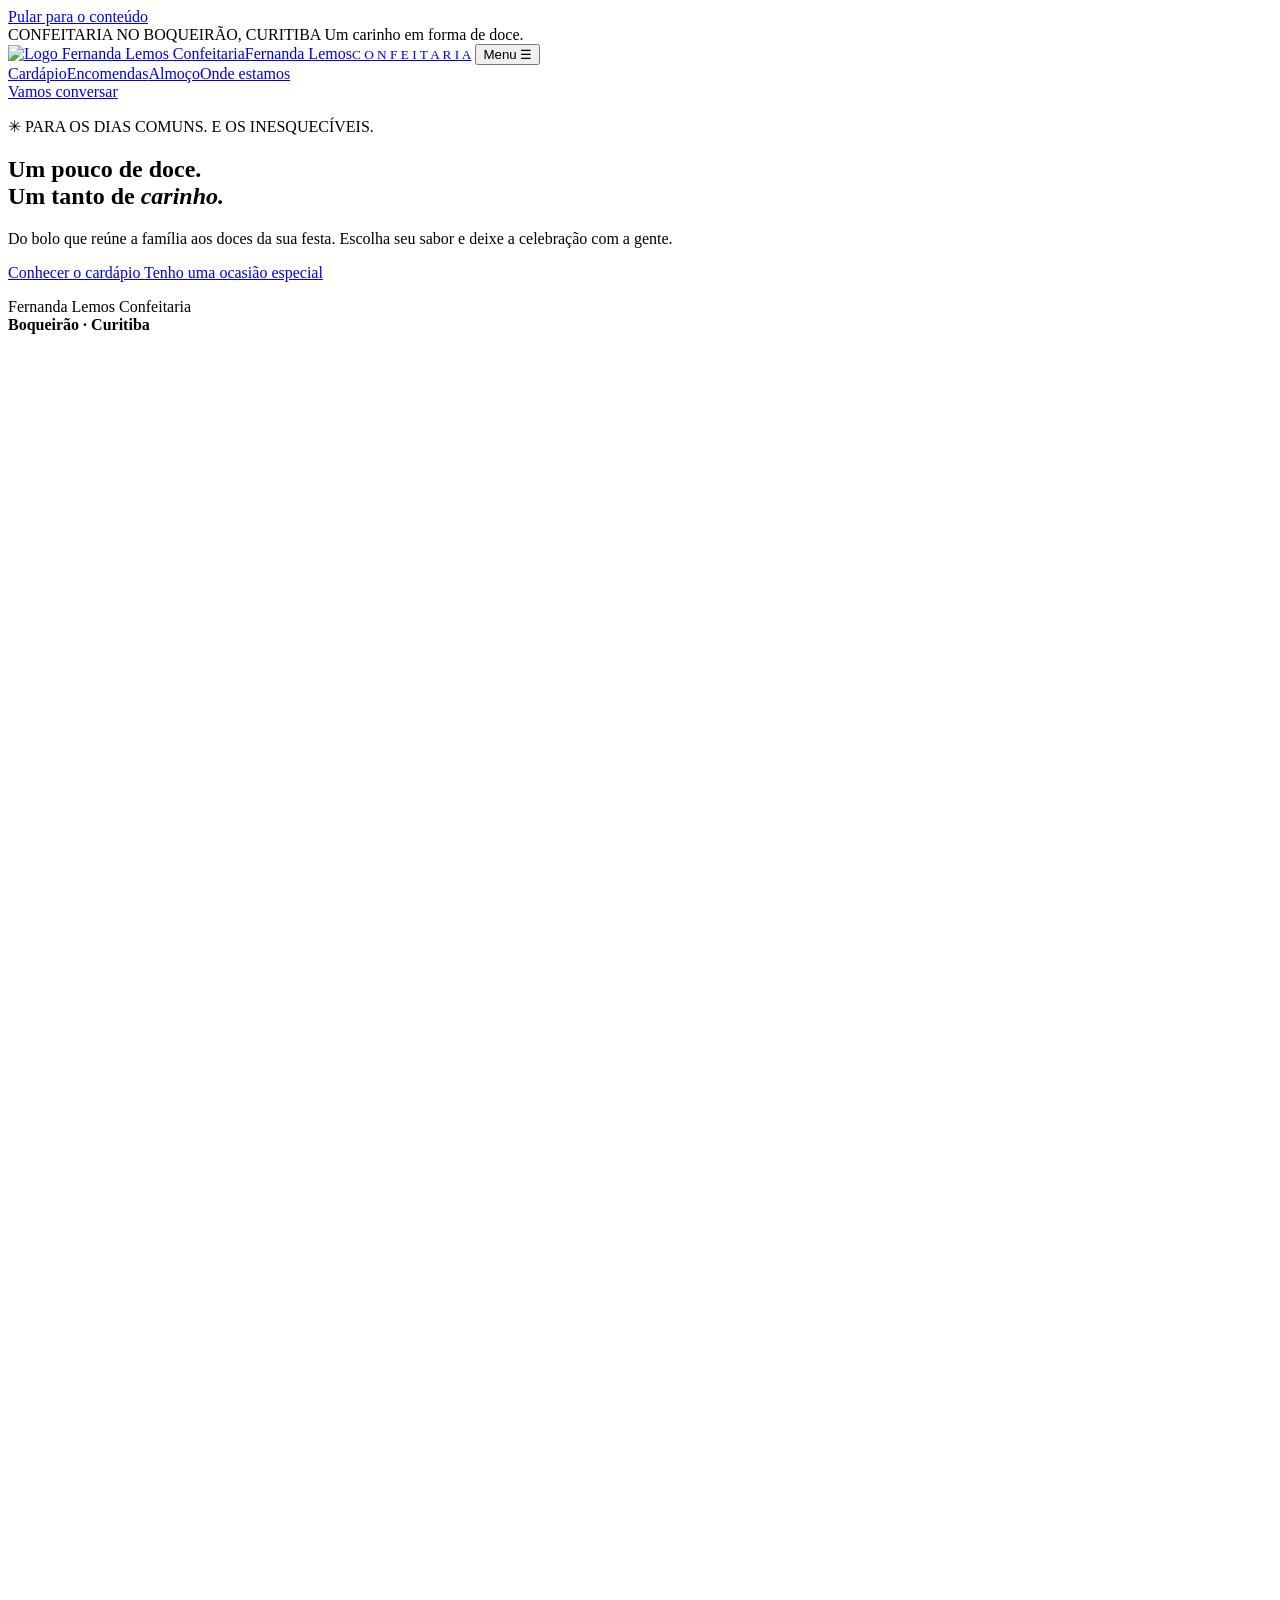
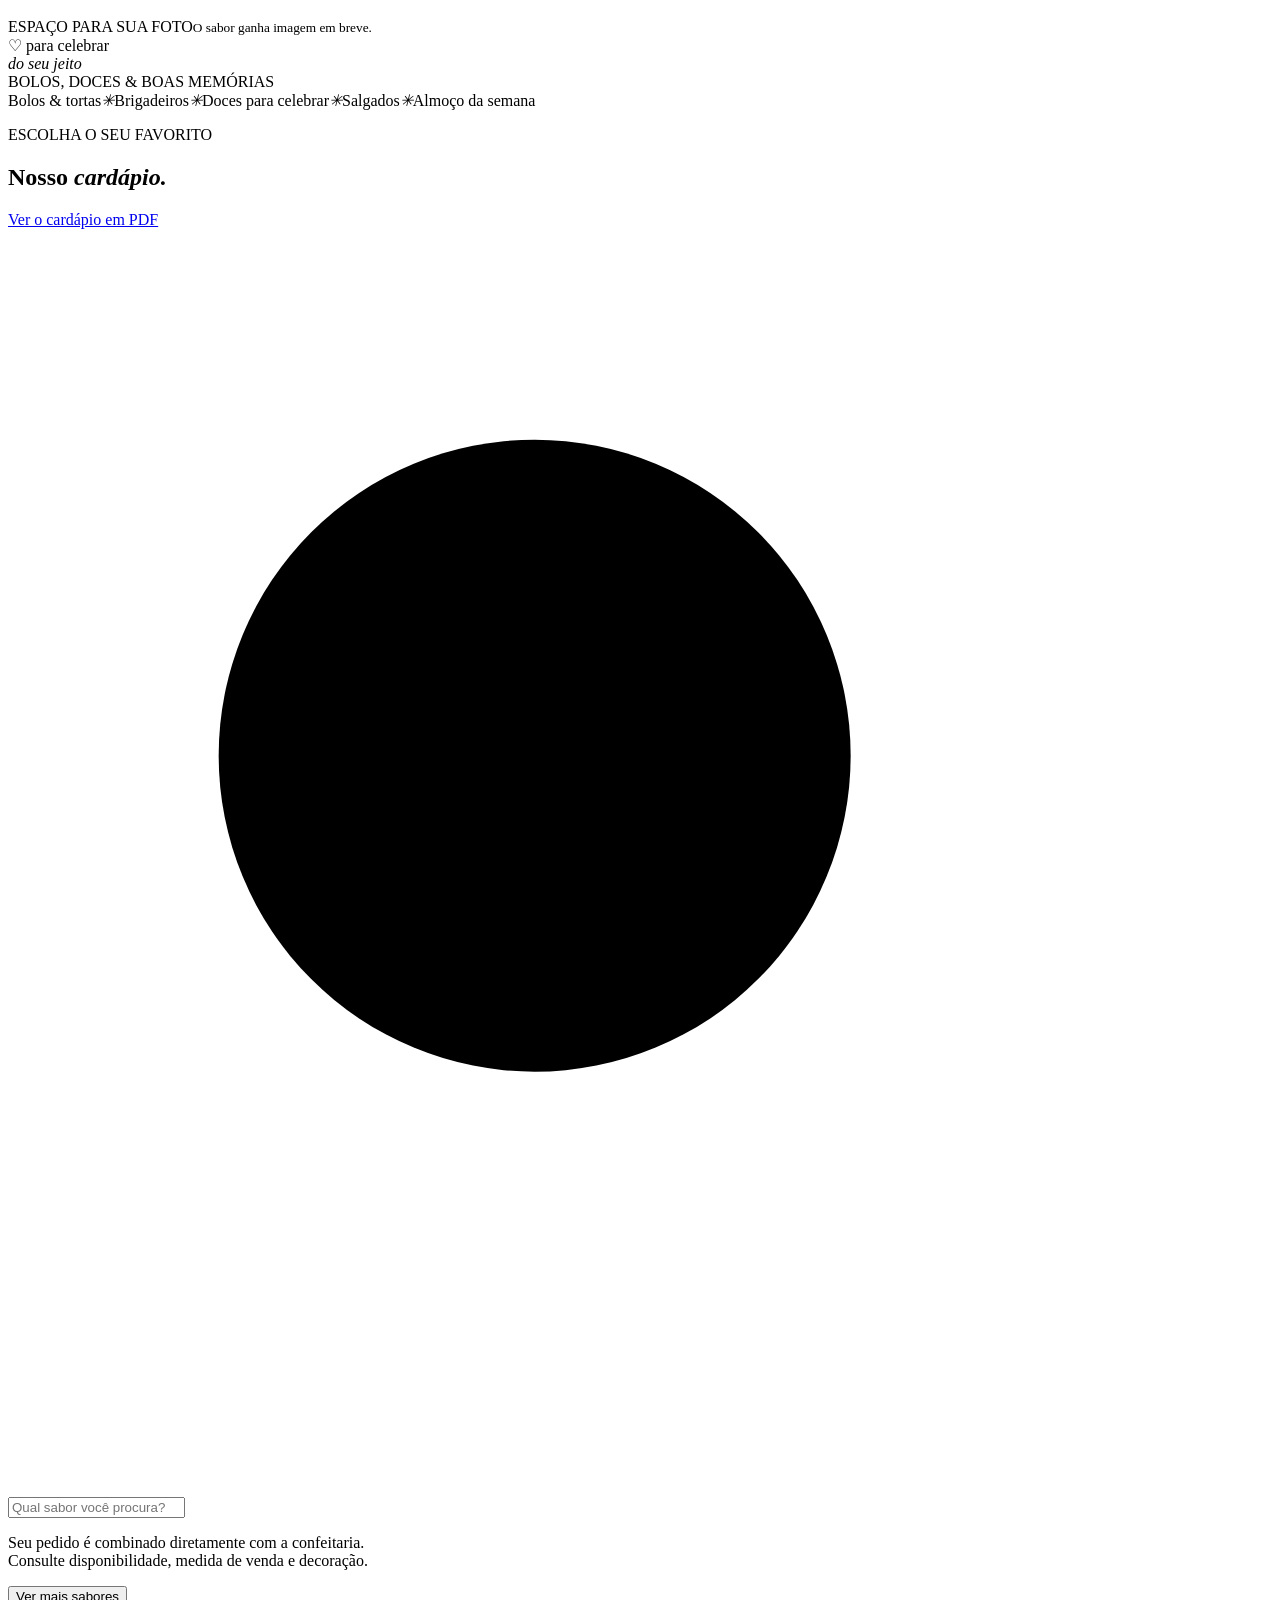
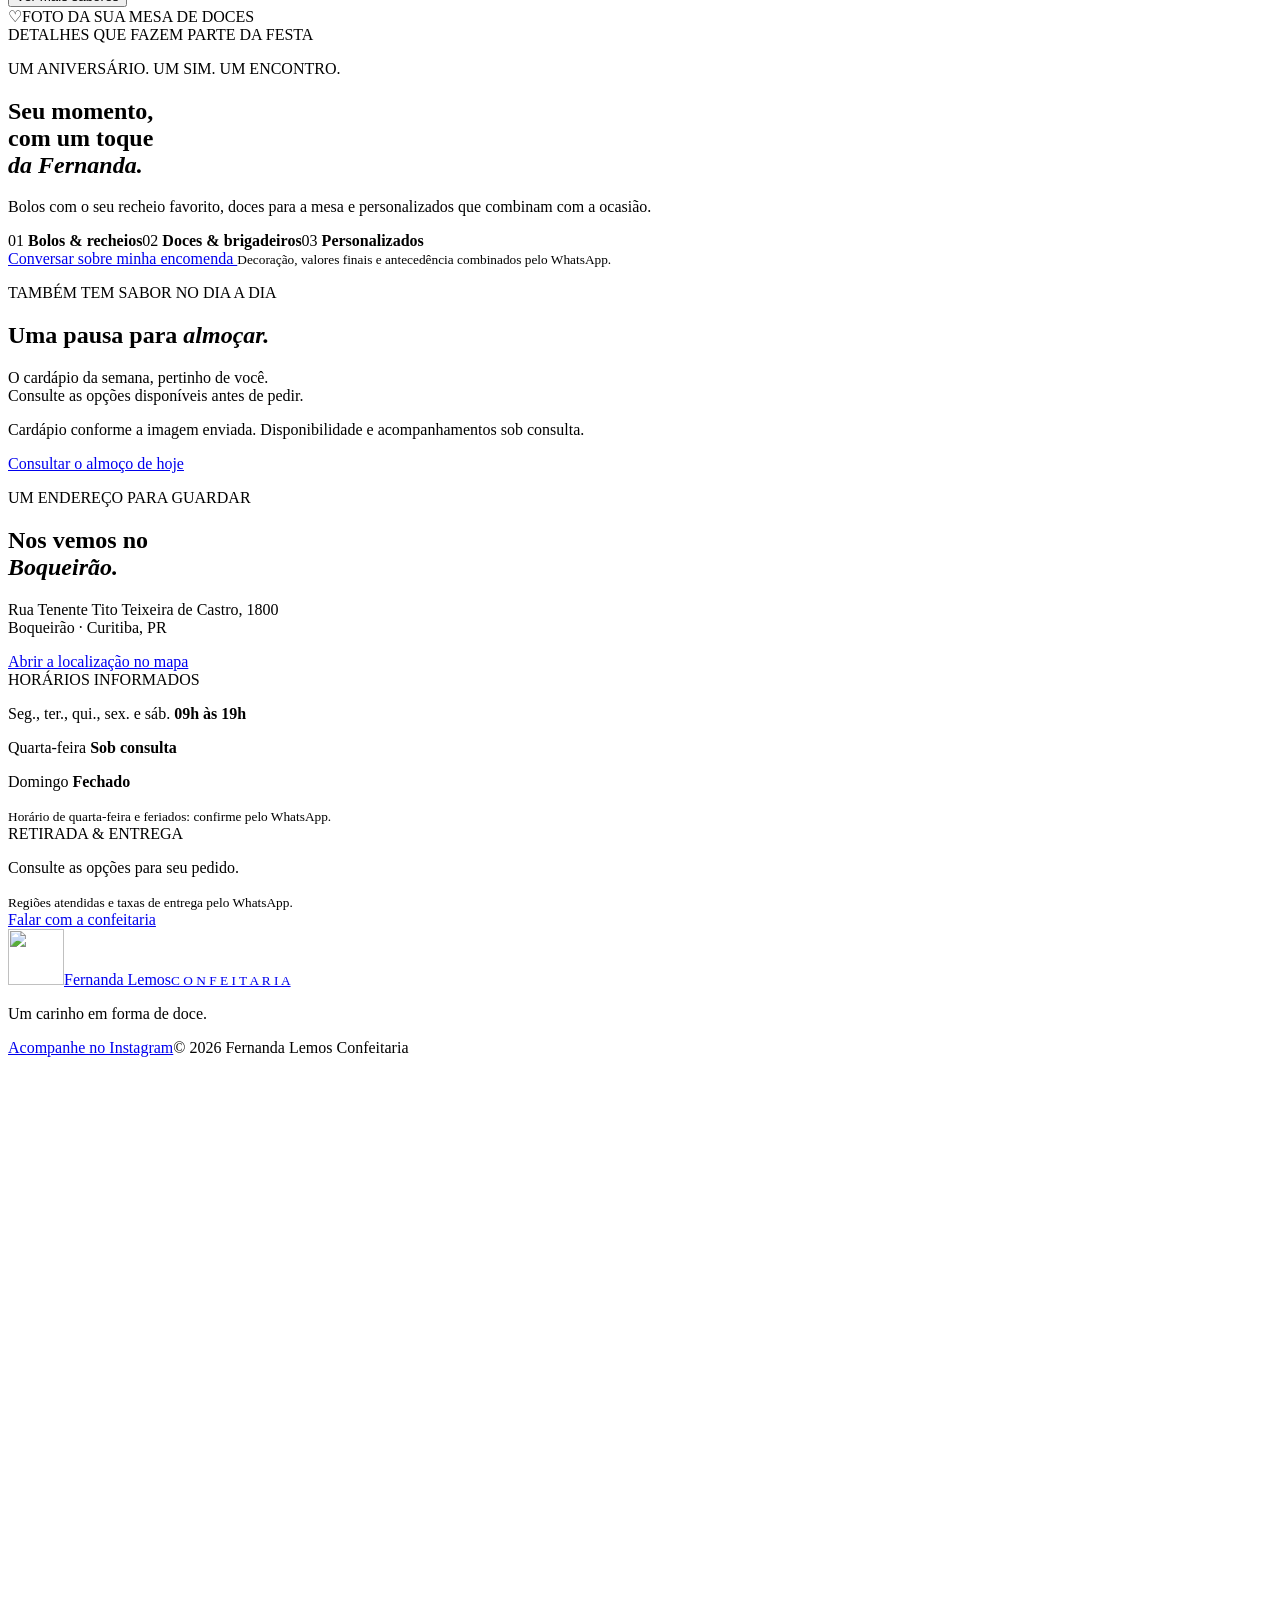
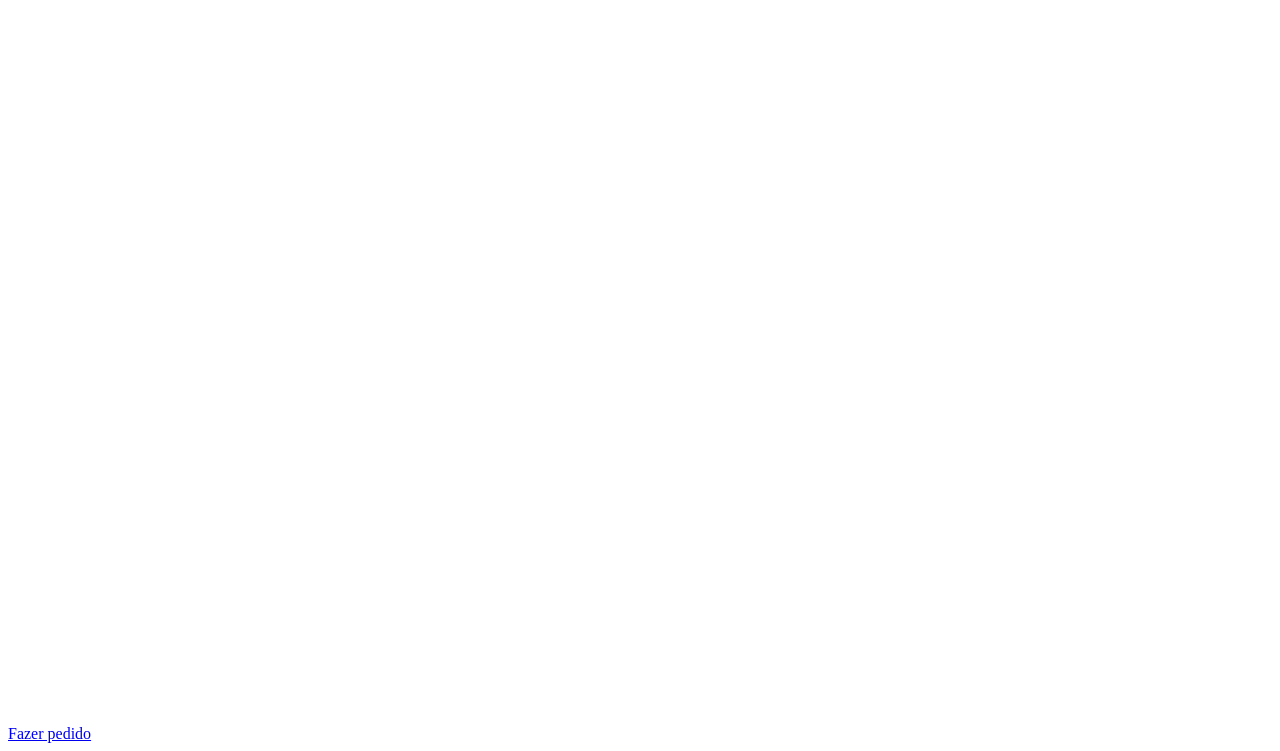
==== index.html @ f31f0d18 "Adiciona index.html do site da Fernanda Lemos Confeitaria Co-Authored-By: Claude Opus 5.5 <noreply@a" ====
<!doctype html>
<html lang="pt-BR">
<head>
  <meta charset="utf-8"><meta name="viewport" content="width=device-width,initial-scale=1">
  <meta name="description" content="Conheça o catálogo da Fernanda Lemos Confeitaria, no Boqueirão, em Curitiba. Bolos, brigadeiros, doces e encomendas pelo WhatsApp.">
  <meta name="theme-color" content="#faf6ef"><title>Fernanda Lemos • Confeitaria em Curitiba</title>
  <link rel="icon" href="assets/logo.jpg"><link rel="stylesheet" href="styles.css">
  <script defer src="data.js"></script><script defer src="app.js"></script>
</head>
<body>
<a class="skip" href="#conteudo">Pular para o conteúdo</a>
<div class="topline">CONFEITARIA NO BOQUEIRÃO, CURITIBA <span>Um carinho em forma de doce.</span></div>
<header class="header">
  <a class="brand" href="#inicio" aria-label="Fernanda Lemos, início"><img src="assets/logo.jpg" width="64" height="64" alt="Logo Fernanda Lemos Confeitaria"><span>Fernanda Lemos<small>C O N F E I T A R I A</small></span></a>
  <button class="menu-toggle" aria-expanded="false" aria-controls="navigation">Menu <span aria-hidden="true">☰</span></button>
  <nav id="navigation" aria-label="Navegação principal"><a href="#cardapio">Cardápio</a><a href="#encomendas">Encomendas</a><a href="#almoco">Almoço</a><a href="#visite">Onde estamos</a></nav>
  <a class="header-cta whatsapp" href="https://wa.me/5541999350060" target="_blank" rel="noopener noreferrer">Vamos conversar </a>
</header>
<main id="conteudo">
<section class="hero container" id="inicio">
  <div class="hero-copy"><p class="eyebrow"><span class="small-flower" aria-hidden="true">✳</span> PARA OS DIAS COMUNS. E OS INESQUECÍVEIS.</p><h1>Um pouco de doce.<br>Um tanto de <em>carinho.</em></h1><p class="intro">Do bolo que reúne a família aos doces da sua festa. Escolha seu sabor e deixe a celebração com a gente.</p><div class="hero-actions"><a class="button primary" href="#cardapio">Conhecer o cardápio </a><a class="text-link" href="#encomendas">Tenho uma ocasião especial </a></div><div class="hero-footnote"><span class="line"></span><p>Fernanda Lemos Confeitaria<br><strong>Boqueirão · Curitiba</strong></p></div></div>
  <div class="hero-art"><div class="photo-placeholder hero-photo" role="img" aria-label="Espaço reservado para a foto principal dos produtos"><svg class="cake-art" aria-hidden="true" viewBox="0 0 100 100" fill="none"><rect x="15" y="20" width="70" height="60" rx="3"/><circle cx="64" cy="38" r="7"/><path d="m15 66 22-23 26 30 12-14 10 11"/></svg><span>ESPAÇO PARA SUA FOTO</span><small>O sabor ganha imagem em breve.</small></div><div class="art-note"><span aria-hidden="true">♡</span> para celebrar<br><em>do seu jeito</em></div><span class="art-caption">BOLOS, DOCES & BOAS MEMÓRIAS</span></div>
</section>
<div class="ribbon" aria-hidden="true"><span>Bolos & tortas</span><i>✳</i><span>Brigadeiros</span><i>✳</i><span>Doces para celebrar</span><i>✳</i><span>Salgados</span><i>✳</i><span>Almoço da semana</span></div>
<section class="catalog container section" id="cardapio">
  <div class="section-heading"><div><p class="eyebrow">ESCOLHA O SEU FAVORITO</p><h2>Nosso <em>cardápio.</em></h2></div><a class="text-link" href="assets/cardapio-2026.pdf" target="_blank" rel="noopener">Ver o cardápio em PDF </a></div>
  <div class="catalog-tools"><div class="categories" role="group" aria-label="Categorias do catálogo"></div><label class="search"><svg aria-hidden="true" viewBox="0 0 24 24"><circle cx="10" cy="10" r="6"/><path d="m15 15 5 5"/></svg><input id="search" type="search" placeholder="Qual sabor você procura?" aria-label="Buscar produtos por nome ou ingrediente"></label></div>
  <div class="catalog-context"><p id="category-note"></p><span id="results-count" role="status" aria-live="polite"></span></div>
  <div id="products" class="products"></div><noscript><p>Ative o JavaScript para navegar no catálogo ou <a href="assets/cardapio-2026.pdf">consulte o cardápio em PDF</a>.</p></noscript>
  <div class="catalog-bottom"><p>Seu pedido é combinado diretamente com a confeitaria.<br>Consulte disponibilidade, medida de venda e decoração.</p><button id="load-more" class="button outline">Ver mais sabores </button></div>
</section>
<section class="occasion" id="encomendas"><div class="container occasion-inner"><div class="occasion-visual"><div class="photo-placeholder occasion-photo" role="img" aria-label="Espaço reservado para foto de uma mesa de festa"><span class="placeholder-mark" aria-hidden="true">♡</span><span>FOTO DA SUA MESA DE DOCES</span></div><span class="vertical-caption">DETALHES QUE FAZEM PARTE DA FESTA</span></div><div class="occasion-copy"><p class="eyebrow">UM ANIVERSÁRIO. UM SIM. UM ENCONTRO.</p><h2>Seu momento,<br>com um toque<br><em>da Fernanda.</em></h2><p>Bolos com o seu recheio favorito, doces para a mesa e personalizados que combinam com a ocasião.</p><div class="occasion-options"><span>01 <b>Bolos & recheios</b></span><span>02 <b>Doces & brigadeiros</b></span><span>03 <b>Personalizados</b></span></div><a class="button primary whatsapp" data-message="Olá, Fernanda! Gostaria de um orçamento para uma ocasião especial. Podemos conversar sobre a data, a quantidade e a decoração?" href="https://wa.me/5541999350060" target="_blank" rel="noopener noreferrer">Conversar sobre minha encomenda </a><small>Decoração, valores finais e antecedência combinados pelo WhatsApp.</small></div></div></section>
<section class="lunch container section" id="almoco"><div class="section-heading"><div><p class="eyebrow">TAMBÉM TEM SABOR NO DIA A DIA</p><h2>Uma pausa para <em>almoçar.</em></h2></div><p class="section-description">O cardápio da semana, pertinho de você.<br>Consulte as opções disponíveis antes de pedir.</p></div><div class="lunch-grid" id="lunch-days"></div><div class="lunch-footer"><p>Cardápio conforme a imagem enviada. Disponibilidade e acompanhamentos sob consulta.</p><a class="text-link whatsapp" data-message="Olá! Gostaria de consultar as opções de almoço disponíveis hoje e os acompanhamentos." href="https://wa.me/5541999350060" target="_blank" rel="noopener noreferrer">Consultar o almoço de hoje </a></div></section>
<section class="visit" id="visite"><div class="container visit-inner"><div><p class="eyebrow">UM ENDEREÇO PARA GUARDAR</p><h2>Nos vemos no<br><em>Boqueirão.</em></h2><p>Rua Tenente Tito Teixeira de Castro, 1800<br>Boqueirão · Curitiba, PR</p><a class="text-link" href="https://www.google.com/maps/search/?api=1&query=Rua%20Tenente%20Tito%20Teixeira%20de%20Castro%201800%20Boqueir%C3%A3o%20Curitiba" target="_blank" rel="noopener noreferrer">Abrir a localização no mapa </a></div><div class="visit-details"><div><span class="eyebrow">HORÁRIOS INFORMADOS</span><p>Seg., ter., qui., sex. e sáb. <strong>09h às 19h</strong></p><p>Quarta-feira <strong>Sob consulta</strong></p><p>Domingo <strong>Fechado</strong></p><small>Horário de quarta-feira e feriados: confirme pelo WhatsApp.</small></div><div><span class="eyebrow">RETIRADA & ENTREGA</span><p>Consulte as opções para seu pedido.</p><small>Regiões atendidas e taxas de entrega pelo WhatsApp.</small></div><a class="button primary whatsapp" href="https://wa.me/5541999350060" target="_blank" rel="noopener noreferrer">Falar com a confeitaria </a></div></div></section>
</main>
<footer class="container footer"><a class="brand" href="#inicio"><img src="assets/logo.jpg" width="56" height="56" alt=""><span>Fernanda Lemos<small>C O N F E I T A R I A</small></span></a><p>Um carinho em forma de doce.</p><a href="https://www.instagram.com/fernandalemosconfeitaria/" target="_blank" rel="noopener noreferrer">Acompanhe no Instagram</a><span class="copyright">© <span id="year">2026</span> Fernanda Lemos Confeitaria</span></footer>
<a class="floating-wa whatsapp" href="https://wa.me/5541999350060" target="_blank" rel="noopener noreferrer" aria-label="Fazer pedido pelo WhatsApp"><svg aria-hidden="true" viewBox="0 0 24 24" fill="none"><path d="M21 11.5A9.5 9.5 0 0 1 7 20l-5 1 1-5A9.5 9.5 0 1 1 21 11.5Z"/><path d="M8 7c-3 4 4 11 8 8l-2-2-2 1-2-2 1-2-2-3Z"/></svg><span>Fazer pedido</span></a>
<dialog id="product-dialog"><button class="dialog-close" aria-label="Fechar detalhes do produto">×</button><div class="dialog-photo photo-placeholder"><span aria-hidden="true">✳</span><small>ESPAÇO PARA FOTO DO PRODUTO</small></div><div class="dialog-content"><p class="eyebrow" id="detail-category"></p><h2 id="detail-name"></h2><p id="detail-description"></p><p class="detail-price" id="detail-price"></p><p class="detail-note" id="detail-note"></p><label id="occasion-label">Data desejada (opcional)<input type="date" id="order-date"></label><label>Conte um detalhe do seu pedido (opcional)<textarea id="order-notes" rows="2" maxlength="600" placeholder="Quantidade, recheio, tema da festa..."></textarea></label><a id="detail-order" class="button primary" href="https://wa.me/5541999350060" target="_blank" rel="noopener noreferrer">Consultar pelo WhatsApp </a><small>A mensagem abrirá para você revisar e enviar.</small></div></dialog>
</body></html>
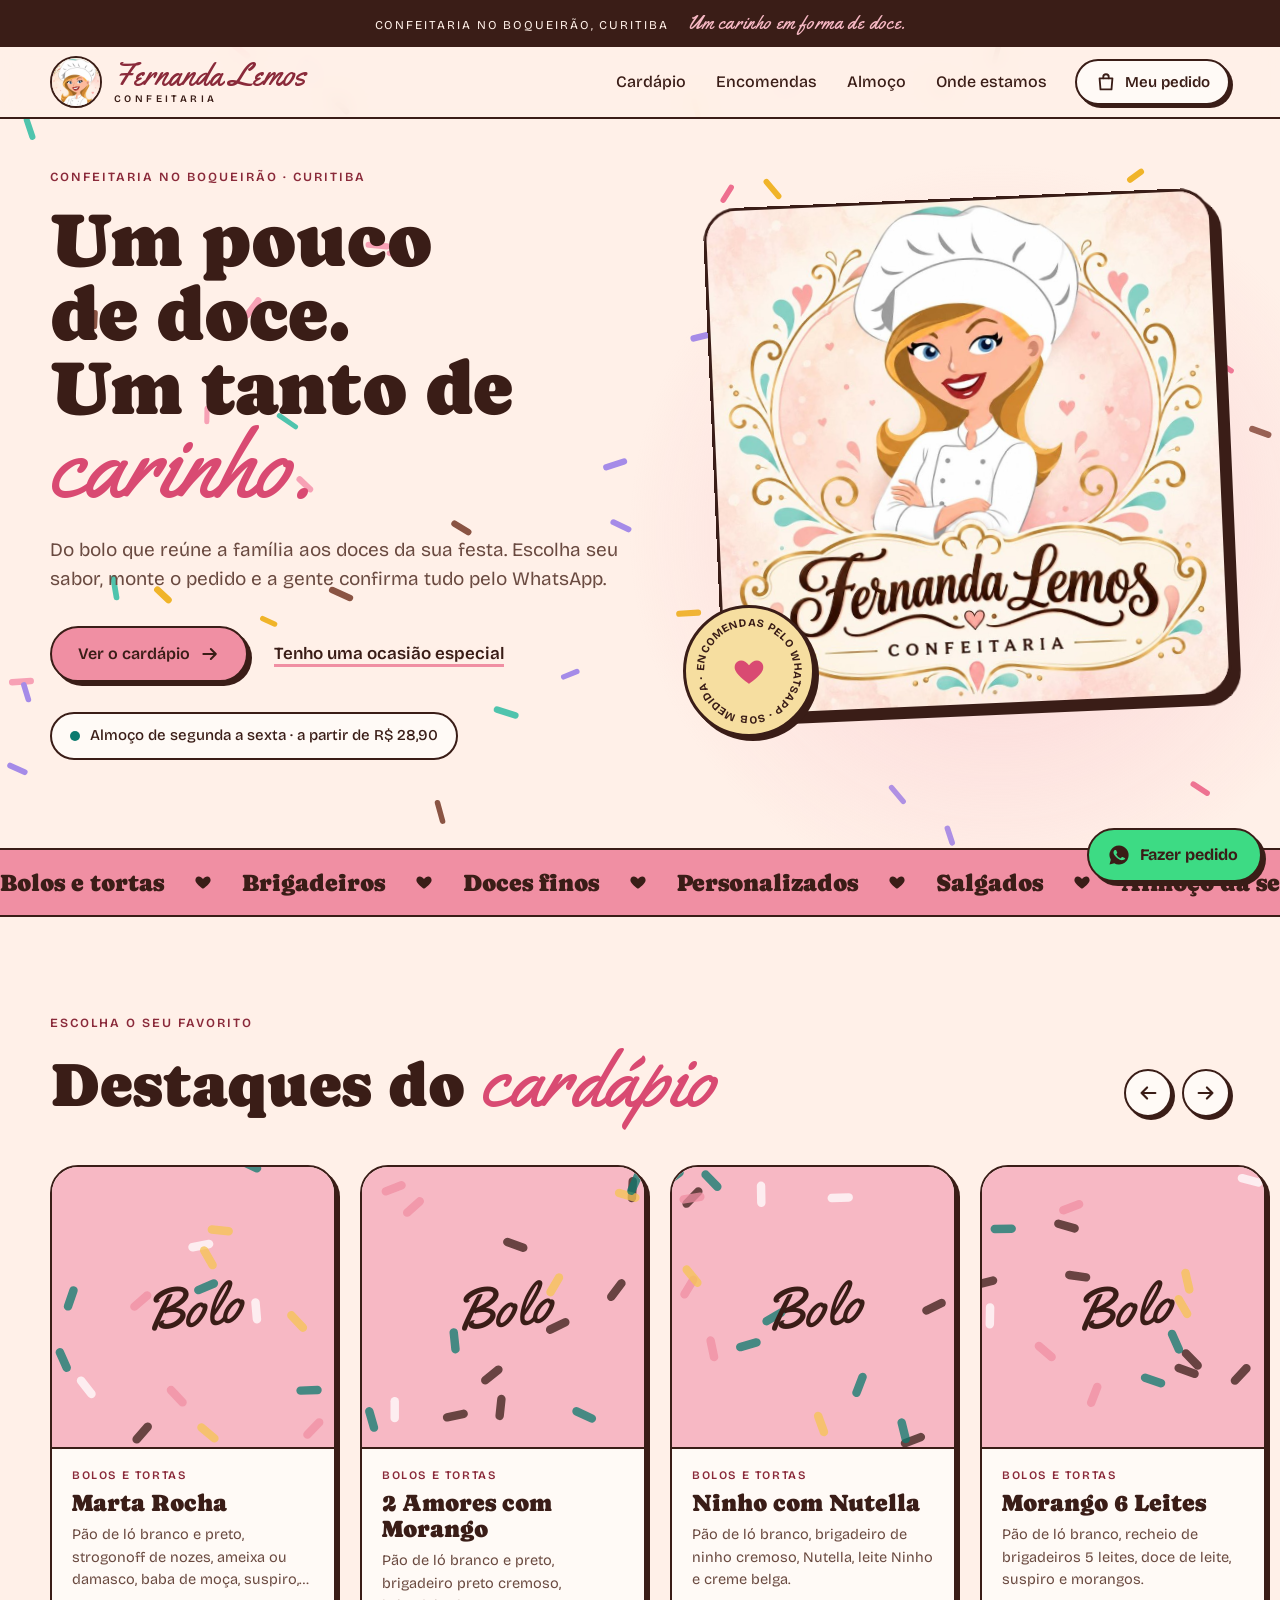
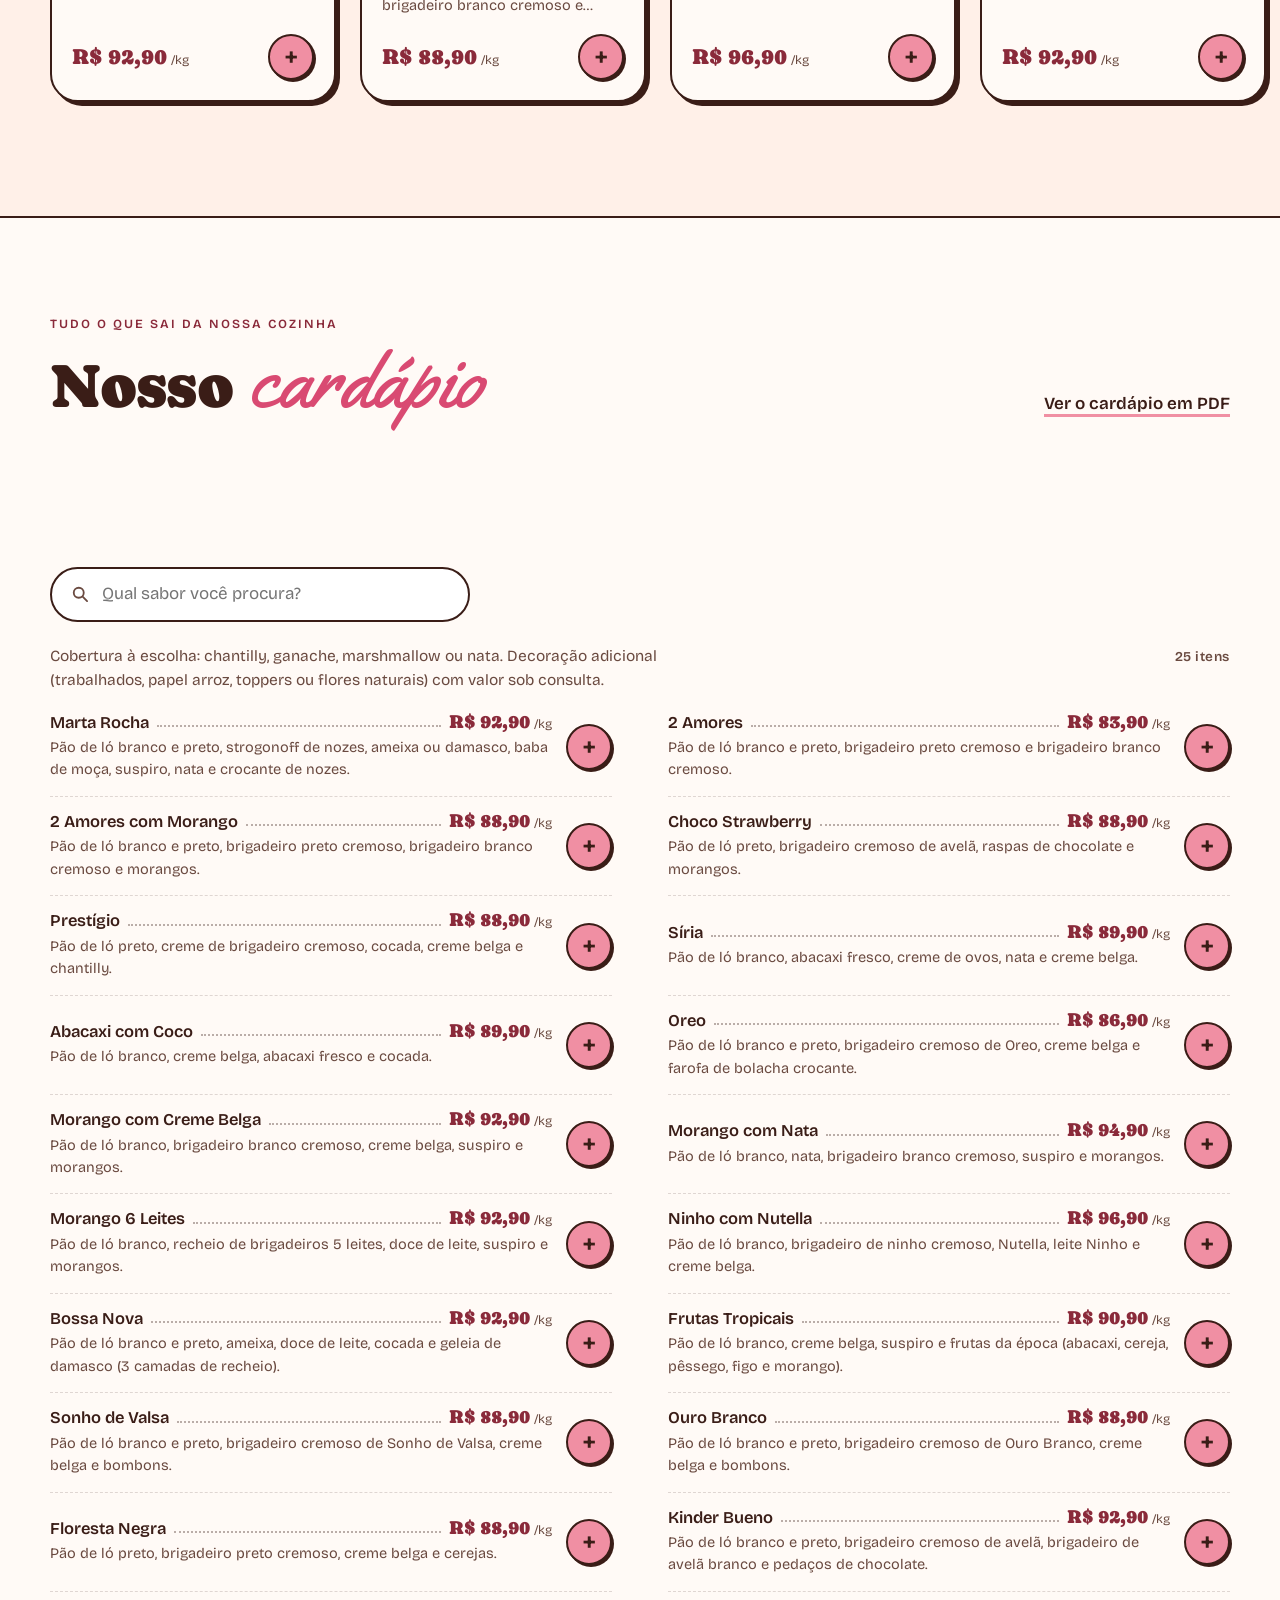
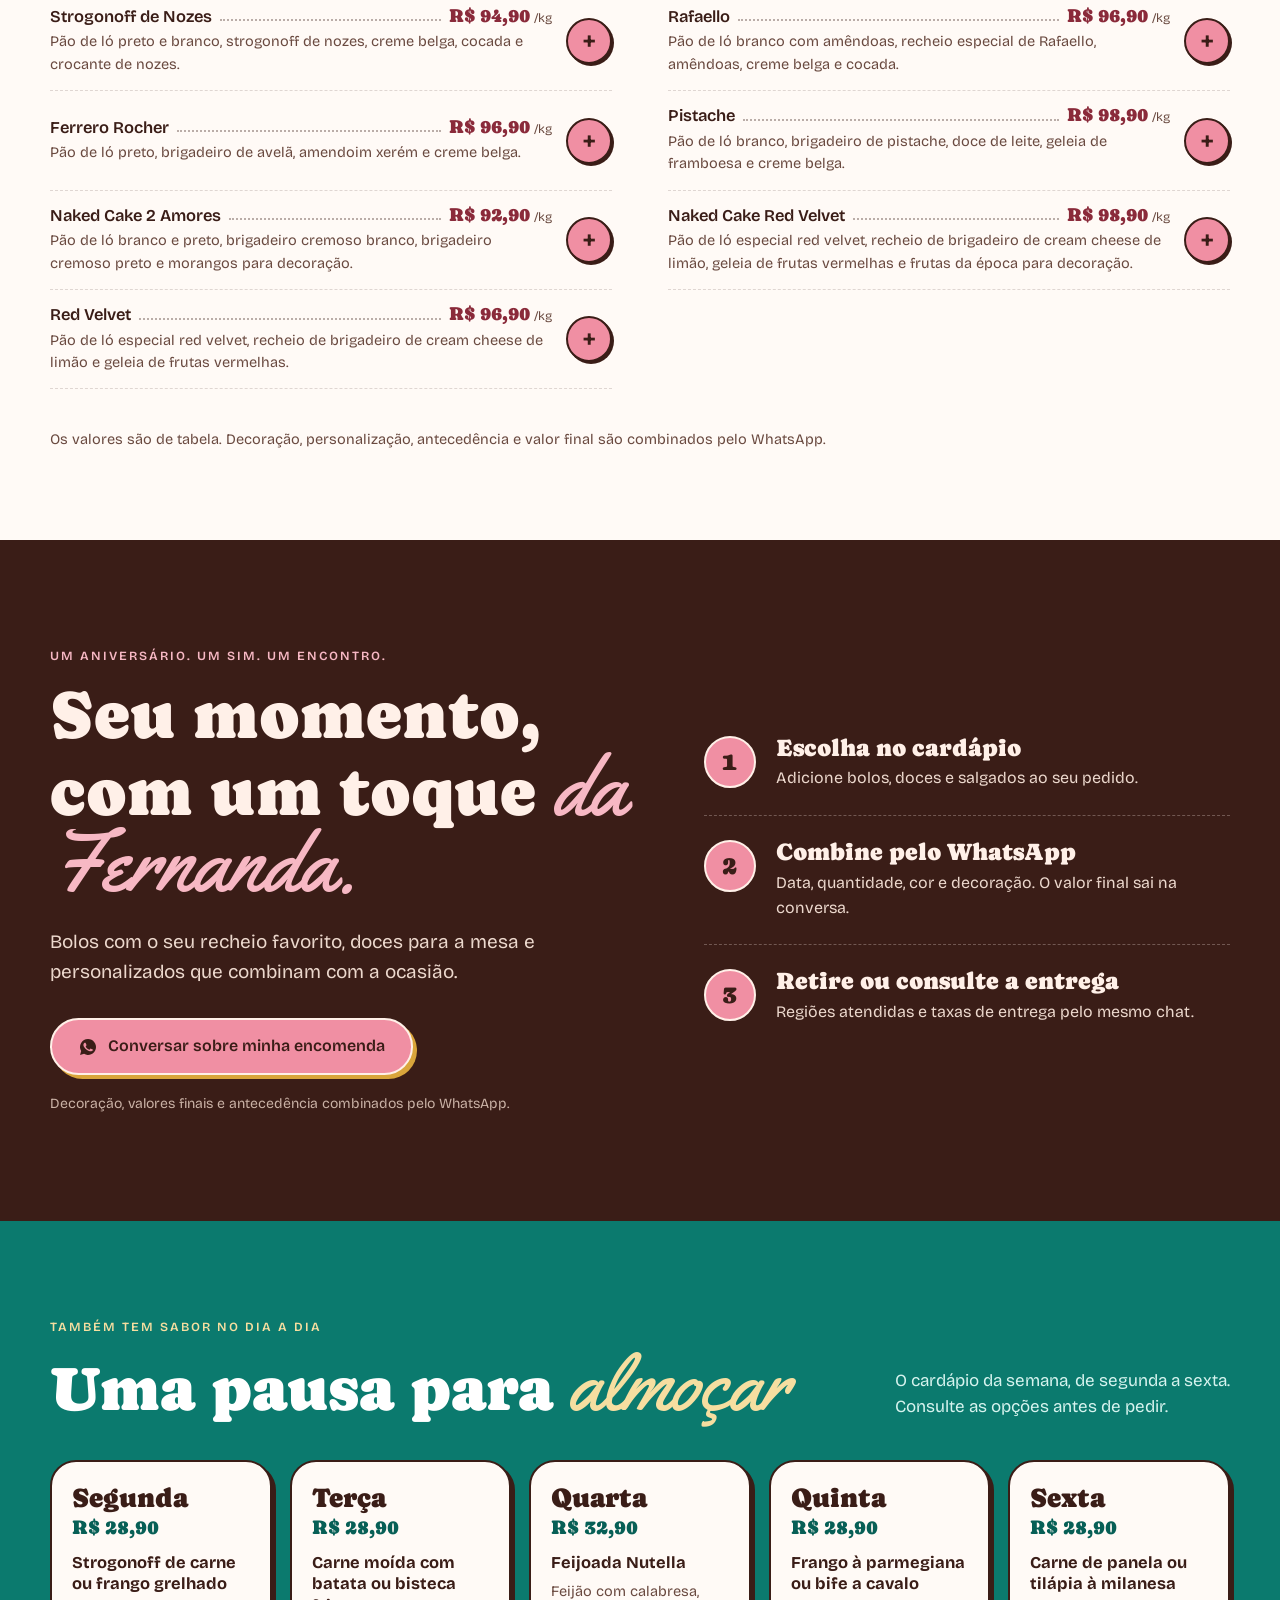
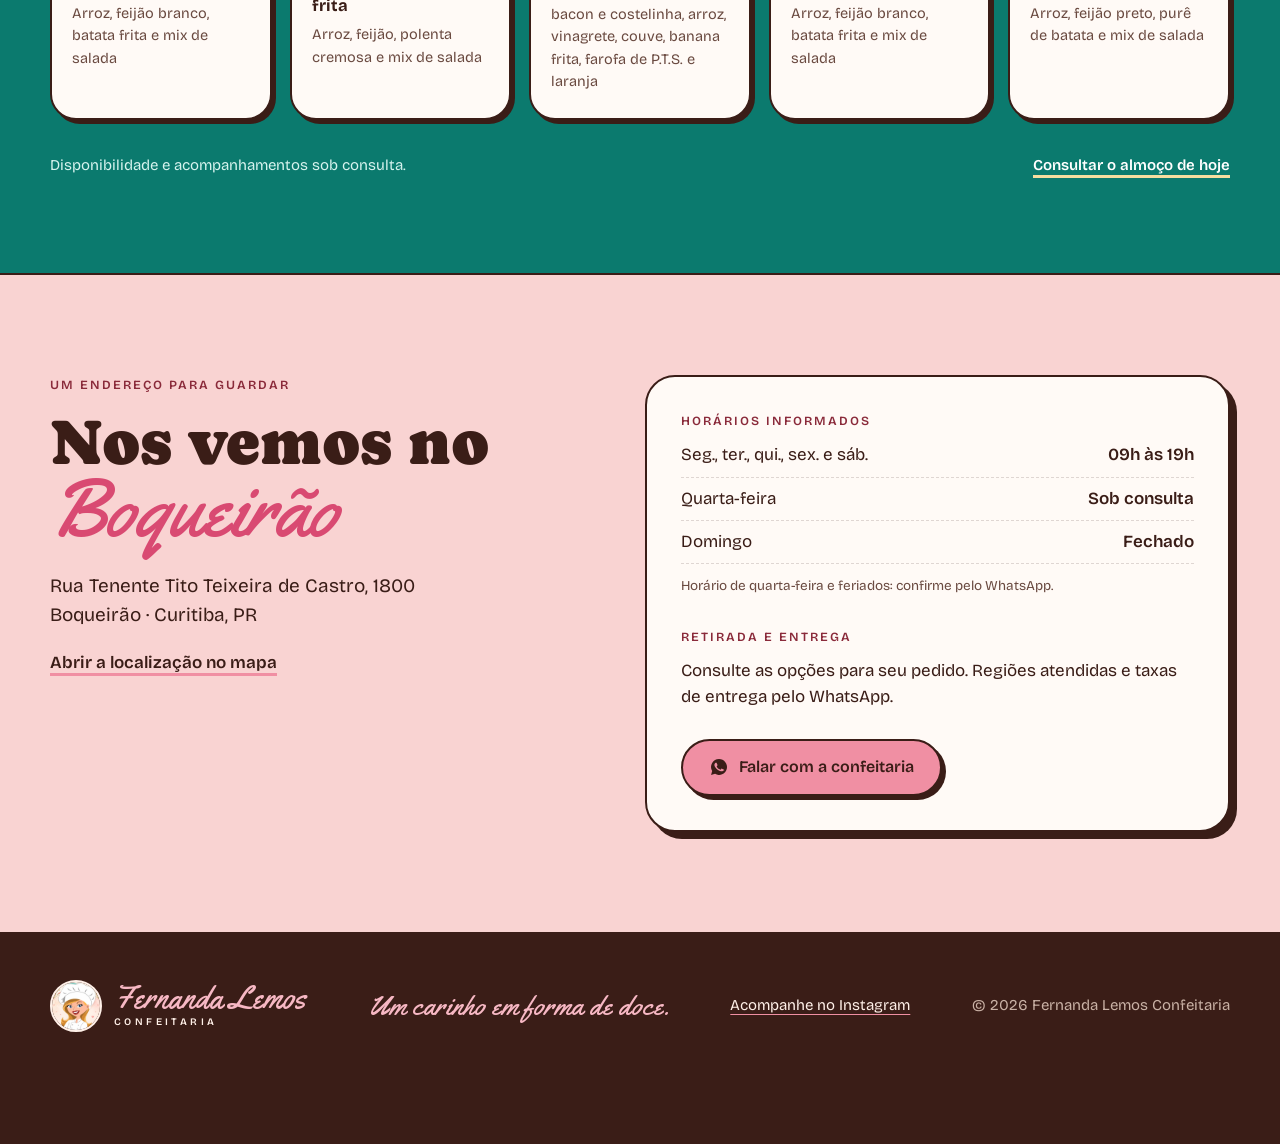
==== commit 470613eb: "Redesenha o site com o cardápio real, pedido pelo WhatsApp e animações - data.js: cardápio 2026 comp" ====
--- a/index.html
+++ b/index.html
@@ -1,39 +1,230 @@
 <!doctype html>
 <html lang="pt-BR">
 <head>
-  <meta charset="utf-8"><meta name="viewport" content="width=device-width,initial-scale=1">
-  <meta name="description" content="Conheça o catálogo da Fernanda Lemos Confeitaria, no Boqueirão, em Curitiba. Bolos, brigadeiros, doces e encomendas pelo WhatsApp.">
-  <meta name="theme-color" content="#faf6ef"><title>Fernanda Lemos • Confeitaria em Curitiba</title>
-  <link rel="icon" href="assets/logo.jpg"><link rel="stylesheet" href="styles.css">
-  <script defer src="data.js"></script><script defer src="app.js"></script>
+  <meta charset="utf-8">
+  <meta name="viewport" content="width=device-width,initial-scale=1">
+  <title>Fernanda Lemos • Confeitaria em Curitiba</title>
+  <meta name="description" content="Bolos, brigadeiros, doces finos, salgados e almoço da semana no Boqueirão, em Curitiba. Monte seu pedido e confirme pelo WhatsApp.">
+  <meta name="theme-color" content="#fff0e8">
+  <meta property="og:type" content="website">
+  <meta property="og:title" content="Fernanda Lemos • Confeitaria em Curitiba">
+  <meta property="og:description" content="Um pouco de doce. Um tanto de carinho. Monte seu pedido e confirme pelo WhatsApp.">
+  <meta property="og:image" content="assets/og.jpg">
+  <meta property="og:locale" content="pt_BR">
+  <script>document.documentElement.classList.add("js")</script>
+  <link rel="icon" type="image/png" href="assets/favicon.png">
+  <link rel="preload" href="assets/fonts/caprasimo.woff2" as="font" type="font/woff2" crossorigin>
+  <link rel="preload" href="assets/fonts/bricolage.woff2" as="font" type="font/woff2" crossorigin>
+  <link rel="stylesheet" href="styles.css">
+  <script type="application/ld+json">
+  {"@context":"https://schema.org","@type":"Bakery","name":"Fernanda Lemos Confeitaria","telephone":"+55 41 99935-0060","address":{"@type":"PostalAddress","streetAddress":"Rua Tenente Tito Teixeira de Castro, 1800","addressLocality":"Curitiba","addressRegion":"PR","addressCountry":"BR"},"openingHours":["Mo,Tu,Th,Fr,Sa 09:00-19:00"],"sameAs":["https://www.instagram.com/fernandalemosconfeitaria/"]}
+  </script>
+  <script defer src="data.js"></script>
+  <script defer src="app.js"></script>
 </head>
 <body>
+<svg width="0" height="0" style="position:absolute" aria-hidden="true" focusable="false">
+  <defs>
+    <symbol id="i-heart" viewBox="0 0 24 24"><path d="M12 21s-7.5-4.6-9.6-9.3C.9 8.2 2.8 4.5 6.4 4.5c2.1 0 3.9 1.2 5.6 3.4 1.7-2.2 3.5-3.4 5.6-3.4 3.6 0 5.5 3.7 4 7.2C19.5 16.4 12 21 12 21Z"/></symbol>
+    <symbol id="i-bag" viewBox="0 0 24 24"><path d="M5 8h14l-1 12H6L5 8Z" fill="none" stroke="currentColor" stroke-width="2" stroke-linejoin="round"/><path d="M9 8V6.5a3 3 0 0 1 6 0V8" fill="none" stroke="currentColor" stroke-width="2" stroke-linecap="round"/></symbol>
+    <symbol id="i-wa" viewBox="0 0 24 24"><path d="M12 2.5a9.5 9.5 0 0 0-8.2 14.3L2.5 21.5l4.8-1.3A9.5 9.5 0 1 0 12 2.5Zm5.4 13.4c-.2.6-1.3 1.2-1.8 1.2-.5.1-1 .2-3.3-.7-2.8-1.1-4.5-3.9-4.7-4.1-.1-.2-1.1-1.5-1.1-2.8s.7-2 1-2.3c.2-.3.5-.3.7-.3h.5c.2 0 .4 0 .6.5l.9 2.1c.1.2.1.4 0 .5l-.4.6-.4.4c-.1.2-.3.3-.1.6.2.3.8 1.3 1.7 2.1 1.2 1 2.1 1.3 2.4 1.5.3.1.5.1.6-.1l.9-1c.2-.3.4-.2.7-.1l2 1c.3.1.5.2.5.4.1.1.1.6-.1 1.4Z"/></symbol>
+    <symbol id="i-arrow" viewBox="0 0 24 24"><path d="M4 12h15m-6-6 6 6-6 6" fill="none" stroke="currentColor" stroke-width="2.4" stroke-linecap="round" stroke-linejoin="round"/></symbol>
+    <symbol id="i-search" viewBox="0 0 24 24"><circle cx="10.5" cy="10.5" r="6" fill="none" stroke="currentColor" stroke-width="2.2"/><path d="m15.5 15.5 5 5" stroke="currentColor" stroke-width="2.2" stroke-linecap="round"/></symbol>
+  </defs>
+</svg>
+
 <a class="skip" href="#conteudo">Pular para o conteúdo</a>
-<div class="topline">CONFEITARIA NO BOQUEIRÃO, CURITIBA <span>Um carinho em forma de doce.</span></div>
-<header class="header">
-  <a class="brand" href="#inicio" aria-label="Fernanda Lemos, início"><img src="assets/logo.jpg" width="64" height="64" alt="Logo Fernanda Lemos Confeitaria"><span>Fernanda Lemos<small>C O N F E I T A R I A</small></span></a>
-  <button class="menu-toggle" aria-expanded="false" aria-controls="navigation">Menu <span aria-hidden="true">☰</span></button>
-  <nav id="navigation" aria-label="Navegação principal"><a href="#cardapio">Cardápio</a><a href="#encomendas">Encomendas</a><a href="#almoco">Almoço</a><a href="#visite">Onde estamos</a></nav>
-  <a class="header-cta whatsapp" href="https://wa.me/5541999350060" target="_blank" rel="noopener noreferrer">Vamos conversar </a>
+
+<div class="topline">Confeitaria no Boqueirão, Curitiba <span>Um carinho em forma de doce.</span></div>
+
+<header class="header" id="header">
+  <a class="brand" href="#inicio" aria-label="Fernanda Lemos Confeitaria, início">
+    <img src="assets/logo-avatar.jpg" width="52" height="52" alt="">
+    <span class="brand-name">Fernanda Lemos<small>Confeitaria</small></span>
+  </a>
+  <nav id="navigation" aria-label="Navegação principal">
+    <a href="#cardapio">Cardápio</a>
+    <a href="#encomendas">Encomendas</a>
+    <a href="#almoco">Almoço</a>
+    <a href="#visite">Onde estamos</a>
+  </nav>
+  <div class="header-actions">
+    <button class="cart-btn" type="button" data-open-basket aria-label="Abrir meu pedido">
+      <svg aria-hidden="true"><use href="#i-bag"/></svg>
+      <span class="cart-label">Meu pedido</span>
+      <span class="cart-count" data-count hidden>0</span>
+    </button>
+    <button class="menu-toggle" type="button" aria-expanded="false" aria-controls="navigation">Menu</button>
+  </div>
 </header>
+
 <main id="conteudo">
-<section class="hero container" id="inicio">
-  <div class="hero-copy"><p class="eyebrow"><span class="small-flower" aria-hidden="true">✳</span> PARA OS DIAS COMUNS. E OS INESQUECÍVEIS.</p><h1>Um pouco de doce.<br>Um tanto de <em>carinho.</em></h1><p class="intro">Do bolo que reúne a família aos doces da sua festa. Escolha seu sabor e deixe a celebração com a gente.</p><div class="hero-actions"><a class="button primary" href="#cardapio">Conhecer o cardápio </a><a class="text-link" href="#encomendas">Tenho uma ocasião especial </a></div><div class="hero-footnote"><span class="line"></span><p>Fernanda Lemos Confeitaria<br><strong>Boqueirão · Curitiba</strong></p></div></div>
-  <div class="hero-art"><div class="photo-placeholder hero-photo" role="img" aria-label="Espaço reservado para a foto principal dos produtos"><svg class="cake-art" aria-hidden="true" viewBox="0 0 100 100" fill="none"><rect x="15" y="20" width="70" height="60" rx="3"/><circle cx="64" cy="38" r="7"/><path d="m15 66 22-23 26 30 12-14 10 11"/></svg><span>ESPAÇO PARA SUA FOTO</span><small>O sabor ganha imagem em breve.</small></div><div class="art-note"><span aria-hidden="true">♡</span> para celebrar<br><em>do seu jeito</em></div><span class="art-caption">BOLOS, DOCES & BOAS MEMÓRIAS</span></div>
-</section>
-<div class="ribbon" aria-hidden="true"><span>Bolos & tortas</span><i>✳</i><span>Brigadeiros</span><i>✳</i><span>Doces para celebrar</span><i>✳</i><span>Salgados</span><i>✳</i><span>Almoço da semana</span></div>
-<section class="catalog container section" id="cardapio">
-  <div class="section-heading"><div><p class="eyebrow">ESCOLHA O SEU FAVORITO</p><h2>Nosso <em>cardápio.</em></h2></div><a class="text-link" href="assets/cardapio-2026.pdf" target="_blank" rel="noopener">Ver o cardápio em PDF </a></div>
-  <div class="catalog-tools"><div class="categories" role="group" aria-label="Categorias do catálogo"></div><label class="search"><svg aria-hidden="true" viewBox="0 0 24 24"><circle cx="10" cy="10" r="6"/><path d="m15 15 5 5"/></svg><input id="search" type="search" placeholder="Qual sabor você procura?" aria-label="Buscar produtos por nome ou ingrediente"></label></div>
-  <div class="catalog-context"><p id="category-note"></p><span id="results-count" role="status" aria-live="polite"></span></div>
-  <div id="products" class="products"></div><noscript><p>Ative o JavaScript para navegar no catálogo ou <a href="assets/cardapio-2026.pdf">consulte o cardápio em PDF</a>.</p></noscript>
-  <div class="catalog-bottom"><p>Seu pedido é combinado diretamente com a confeitaria.<br>Consulte disponibilidade, medida de venda e decoração.</p><button id="load-more" class="button outline">Ver mais sabores </button></div>
-</section>
-<section class="occasion" id="encomendas"><div class="container occasion-inner"><div class="occasion-visual"><div class="photo-placeholder occasion-photo" role="img" aria-label="Espaço reservado para foto de uma mesa de festa"><span class="placeholder-mark" aria-hidden="true">♡</span><span>FOTO DA SUA MESA DE DOCES</span></div><span class="vertical-caption">DETALHES QUE FAZEM PARTE DA FESTA</span></div><div class="occasion-copy"><p class="eyebrow">UM ANIVERSÁRIO. UM SIM. UM ENCONTRO.</p><h2>Seu momento,<br>com um toque<br><em>da Fernanda.</em></h2><p>Bolos com o seu recheio favorito, doces para a mesa e personalizados que combinam com a ocasião.</p><div class="occasion-options"><span>01 <b>Bolos & recheios</b></span><span>02 <b>Doces & brigadeiros</b></span><span>03 <b>Personalizados</b></span></div><a class="button primary whatsapp" data-message="Olá, Fernanda! Gostaria de um orçamento para uma ocasião especial. Podemos conversar sobre a data, a quantidade e a decoração?" href="https://wa.me/5541999350060" target="_blank" rel="noopener noreferrer">Conversar sobre minha encomenda </a><small>Decoração, valores finais e antecedência combinados pelo WhatsApp.</small></div></div></section>
-<section class="lunch container section" id="almoco"><div class="section-heading"><div><p class="eyebrow">TAMBÉM TEM SABOR NO DIA A DIA</p><h2>Uma pausa para <em>almoçar.</em></h2></div><p class="section-description">O cardápio da semana, pertinho de você.<br>Consulte as opções disponíveis antes de pedir.</p></div><div class="lunch-grid" id="lunch-days"></div><div class="lunch-footer"><p>Cardápio conforme a imagem enviada. Disponibilidade e acompanhamentos sob consulta.</p><a class="text-link whatsapp" data-message="Olá! Gostaria de consultar as opções de almoço disponíveis hoje e os acompanhamentos." href="https://wa.me/5541999350060" target="_blank" rel="noopener noreferrer">Consultar o almoço de hoje </a></div></section>
-<section class="visit" id="visite"><div class="container visit-inner"><div><p class="eyebrow">UM ENDEREÇO PARA GUARDAR</p><h2>Nos vemos no<br><em>Boqueirão.</em></h2><p>Rua Tenente Tito Teixeira de Castro, 1800<br>Boqueirão · Curitiba, PR</p><a class="text-link" href="https://www.google.com/maps/search/?api=1&query=Rua%20Tenente%20Tito%20Teixeira%20de%20Castro%201800%20Boqueir%C3%A3o%20Curitiba" target="_blank" rel="noopener noreferrer">Abrir a localização no mapa </a></div><div class="visit-details"><div><span class="eyebrow">HORÁRIOS INFORMADOS</span><p>Seg., ter., qui., sex. e sáb. <strong>09h às 19h</strong></p><p>Quarta-feira <strong>Sob consulta</strong></p><p>Domingo <strong>Fechado</strong></p><small>Horário de quarta-feira e feriados: confirme pelo WhatsApp.</small></div><div><span class="eyebrow">RETIRADA & ENTREGA</span><p>Consulte as opções para seu pedido.</p><small>Regiões atendidas e taxas de entrega pelo WhatsApp.</small></div><a class="button primary whatsapp" href="https://wa.me/5541999350060" target="_blank" rel="noopener noreferrer">Falar com a confeitaria </a></div></div></section>
+  <section class="hero" id="inicio">
+    <div class="container hero-inner">
+      <div class="hero-copy">
+        <p class="eyebrow">Confeitaria no Boqueirão · Curitiba</p>
+        <h1>
+          <span class="line"><span>Um pouco</span></span>
+          <span class="line"><span>de doce.</span></span>
+          <span class="line"><span>Um tanto de</span></span>
+          <span class="line"><span><em>carinho.</em></span></span>
+        </h1>
+        <p class="intro">Do bolo que reúne a família aos doces da sua festa. Escolha seu sabor, monte o pedido e a gente confirma tudo pelo WhatsApp.</p>
+        <div class="hero-actions">
+          <a class="button primary" href="#cardapio">Ver o cardápio <svg aria-hidden="true"><use href="#i-arrow"/></svg></a>
+          <a class="text-link" href="#encomendas">Tenho uma ocasião especial</a>
+        </div>
+        <a class="now-chip" href="#almoco" id="today-chip"><span class="now-dot" aria-hidden="true"></span><span id="today-text">Almoço de segunda a sexta</span></a>
+      </div>
+
+      <div class="hero-art">
+        <div class="logo-card" id="logo-card">
+          <img src="assets/logo.jpg" width="900" height="900" alt="Logo da Fernanda Lemos Confeitaria: confeiteira de touca branca em uma moldura floral">
+        </div>
+        <a class="sticker" href="#encomendas" aria-label="Encomendas pelo WhatsApp">
+          <svg viewBox="0 0 120 120" aria-hidden="true" class="sticker-ring">
+            <defs><path id="ring" d="M60 60 m-43 0 a43 43 0 1 1 86 0 a43 43 0 1 1 -86 0"/></defs>
+            <text><textPath href="#ring" textLength="265" lengthAdjust="spacing">ENCOMENDAS PELO WHATSAPP · SOB MEDIDA ·</textPath></text>
+          </svg>
+          <svg class="sticker-heart" aria-hidden="true"><use href="#i-heart"/></svg>
+        </a>
+      </div>
+    </div>
+  </section>
+
+  <div class="ribbon" aria-hidden="true">
+    <div class="ribbon-track"><div class="ribbon-group"><span>Bolos e tortas</span><svg><use href="#i-heart"/></svg><span>Brigadeiros</span><svg><use href="#i-heart"/></svg><span>Doces finos</span><svg><use href="#i-heart"/></svg><span>Personalizados</span><svg><use href="#i-heart"/></svg><span>Salgados</span><svg><use href="#i-heart"/></svg><span>Almoço da semana</span><svg><use href="#i-heart"/></svg></div><div class="ribbon-group"><span>Bolos e tortas</span><svg><use href="#i-heart"/></svg><span>Brigadeiros</span><svg><use href="#i-heart"/></svg><span>Doces finos</span><svg><use href="#i-heart"/></svg><span>Personalizados</span><svg><use href="#i-heart"/></svg><span>Salgados</span><svg><use href="#i-heart"/></svg><span>Almoço da semana</span><svg><use href="#i-heart"/></svg></div></div>
+  </div>
+
+  <section class="highlights section" id="destaques">
+    <div class="container section-heading">
+      <div><p class="eyebrow">Escolha o seu favorito</p><h2>Destaques do <em>cardápio</em></h2></div>
+      <div class="rail-nav">
+        <button type="button" id="rail-prev" aria-label="Ver destaques anteriores"><svg aria-hidden="true" style="transform:scaleX(-1)"><use href="#i-arrow"/></svg></button>
+        <button type="button" id="rail-next" aria-label="Ver próximos destaques"><svg aria-hidden="true"><use href="#i-arrow"/></svg></button>
+      </div>
+    </div>
+    <div class="rail" id="featured" tabindex="0" aria-label="Destaques do cardápio"></div>
+  </section>
+
+  <section class="catalog section" id="cardapio">
+    <div class="container section-heading">
+      <div><p class="eyebrow">Tudo o que sai da nossa cozinha</p><h2>Nosso <em>cardápio</em></h2></div>
+      <a class="text-link" href="assets/cardapio-2026.pdf" target="_blank" rel="noopener">Ver o cardápio em PDF</a>
+    </div>
+    <div class="menu-bar" id="menu-bar">
+      <div class="container menu-bar-inner">
+        <div class="tabs" id="tabs" role="group" aria-label="Categorias do cardápio"></div>
+      </div>
+    </div>
+    <div class="container">
+      <div class="catalog-tools"><label class="search">
+          <svg aria-hidden="true"><use href="#i-search"/></svg>
+          <input id="search" type="search" placeholder="Qual sabor você procura?" aria-label="Buscar produtos por nome ou ingrediente" autocomplete="off">
+        </label></div>
+      <div class="catalog-context"><p id="category-note"></p><span id="results-count" role="status" aria-live="polite"></span></div>
+      <div id="menu-list" class="menu-list"></div>
+      <noscript><p>Ative o JavaScript para navegar no cardápio ou <a href="assets/cardapio-2026.pdf">abra o cardápio em PDF</a>.</p></noscript>
+      <p class="catalog-foot">Os valores são de tabela. Decoração, personalização, antecedência e valor final são combinados pelo WhatsApp.</p>
+    </div>
+  </section>
+
+  <section class="occasion" id="encomendas">
+    <div class="container occasion-inner">
+      <div class="occasion-copy">
+        <p class="eyebrow">Um aniversário. Um sim. Um encontro.</p>
+        <h2>Seu momento, com um toque <em>da Fernanda.</em></h2>
+        <p class="lead">Bolos com o seu recheio favorito, doces para a mesa e personalizados que combinam com a ocasião.</p>
+        <a class="button primary whatsapp" data-message="Olá, Fernanda! Gostaria de um orçamento para uma ocasião especial. Podemos conversar sobre a data, a quantidade e a decoração?" href="https://wa.me/5541999350060" target="_blank" rel="noopener noreferrer"><svg aria-hidden="true"><use href="#i-wa"/></svg> Conversar sobre minha encomenda</a>
+        <small>Decoração, valores finais e antecedência combinados pelo WhatsApp.</small>
+      </div>
+      <ol class="steps">
+        <li><span class="step-n">1</span><div><h3>Escolha no cardápio</h3><p>Adicione bolos, doces e salgados ao seu pedido.</p></div></li>
+        <li><span class="step-n">2</span><div><h3>Combine pelo WhatsApp</h3><p>Data, quantidade, cor e decoração. O valor final sai na conversa.</p></div></li>
+        <li><span class="step-n">3</span><div><h3>Retire ou consulte a entrega</h3><p>Regiões atendidas e taxas de entrega pelo mesmo chat.</p></div></li>
+      </ol>
+    </div>
+  </section>
+
+  <section class="lunch section" id="almoco">
+    <div class="container">
+      <div class="section-heading">
+        <div><p class="eyebrow">Também tem sabor no dia a dia</p><h2>Uma pausa para <em>almoçar</em></h2></div>
+        <p class="section-description">O cardápio da semana, de segunda a sexta.<br>Consulte as opções antes de pedir.</p>
+      </div>
+      <div class="lunch-grid" id="lunch-days"></div>
+      <div class="lunch-footer">
+        <p>Disponibilidade e acompanhamentos sob consulta.</p>
+        <a class="text-link whatsapp" data-message="Olá! Gostaria de consultar as opções de almoço disponíveis hoje e os acompanhamentos." href="https://wa.me/5541999350060" target="_blank" rel="noopener noreferrer">Consultar o almoço de hoje</a>
+      </div>
+    </div>
+  </section>
+
+  <section class="visit" id="visite">
+    <div class="container visit-inner">
+      <div>
+        <p class="eyebrow">Um endereço para guardar</p>
+        <h2>Nos vemos no <em>Boqueirão</em></h2>
+        <p class="address">Rua Tenente Tito Teixeira de Castro, 1800<br>Boqueirão · Curitiba, PR</p>
+        <a class="text-link" href="https://www.google.com/maps/search/?api=1&query=Rua%20Tenente%20Tito%20Teixeira%20de%20Castro%201800%20Boqueir%C3%A3o%20Curitiba" target="_blank" rel="noopener noreferrer">Abrir a localização no mapa</a>
+      </div>
+      <div class="visit-card">
+        <div>
+          <span class="eyebrow">Horários informados</span>
+          <p><span>Seg., ter., qui., sex. e sáb.</span><strong>09h às 19h</strong></p>
+          <p><span>Quarta-feira</span><strong>Sob consulta</strong></p>
+          <p><span>Domingo</span><strong>Fechado</strong></p>
+          <small>Horário de quarta-feira e feriados: confirme pelo WhatsApp.</small>
+        </div>
+        <div>
+          <span class="eyebrow">Retirada e entrega</span>
+          <p class="plain">Consulte as opções para seu pedido. Regiões atendidas e taxas de entrega pelo WhatsApp.</p>
+        </div>
+        <a class="button primary whatsapp" href="https://wa.me/5541999350060" target="_blank" rel="noopener noreferrer"><svg aria-hidden="true"><use href="#i-wa"/></svg> Falar com a confeitaria</a>
+      </div>
+    </div>
+  </section>
 </main>
-<footer class="container footer"><a class="brand" href="#inicio"><img src="assets/logo.jpg" width="56" height="56" alt=""><span>Fernanda Lemos<small>C O N F E I T A R I A</small></span></a><p>Um carinho em forma de doce.</p><a href="https://www.instagram.com/fernandalemosconfeitaria/" target="_blank" rel="noopener noreferrer">Acompanhe no Instagram</a><span class="copyright">© <span id="year">2026</span> Fernanda Lemos Confeitaria</span></footer>
-<a class="floating-wa whatsapp" href="https://wa.me/5541999350060" target="_blank" rel="noopener noreferrer" aria-label="Fazer pedido pelo WhatsApp"><svg aria-hidden="true" viewBox="0 0 24 24" fill="none"><path d="M21 11.5A9.5 9.5 0 0 1 7 20l-5 1 1-5A9.5 9.5 0 1 1 21 11.5Z"/><path d="M8 7c-3 4 4 11 8 8l-2-2-2 1-2-2 1-2-2-3Z"/></svg><span>Fazer pedido</span></a>
-<dialog id="product-dialog"><button class="dialog-close" aria-label="Fechar detalhes do produto">×</button><div class="dialog-photo photo-placeholder"><span aria-hidden="true">✳</span><small>ESPAÇO PARA FOTO DO PRODUTO</small></div><div class="dialog-content"><p class="eyebrow" id="detail-category"></p><h2 id="detail-name"></h2><p id="detail-description"></p><p class="detail-price" id="detail-price"></p><p class="detail-note" id="detail-note"></p><label id="occasion-label">Data desejada (opcional)<input type="date" id="order-date"></label><label>Conte um detalhe do seu pedido (opcional)<textarea id="order-notes" rows="2" maxlength="600" placeholder="Quantidade, recheio, tema da festa..."></textarea></label><a id="detail-order" class="button primary" href="https://wa.me/5541999350060" target="_blank" rel="noopener noreferrer">Consultar pelo WhatsApp </a><small>A mensagem abrirá para você revisar e enviar.</small></div></dialog>
-</body></html>
+
+<footer class="footer">
+  <div class="container footer-inner">
+    <a class="brand" href="#inicio"><img src="assets/logo-avatar.jpg" width="56" height="56" alt=""><span class="brand-name">Fernanda Lemos<small>Confeitaria</small></span></a>
+    <p>Um carinho em forma de doce.</p>
+    <a href="https://www.instagram.com/fernandalemosconfeitaria/" target="_blank" rel="noopener noreferrer">Acompanhe no Instagram</a>
+    <span class="copyright">© <span id="year">2026</span> Fernanda Lemos Confeitaria</span>
+  </div>
+</footer>
+
+<div class="floating" id="floating">
+  <a class="floating-wa whatsapp" id="float-wa" href="https://wa.me/5541999350060" target="_blank" rel="noopener noreferrer"><svg aria-hidden="true"><use href="#i-wa"/></svg><span>Fazer pedido</span></a>
+  <button class="floating-cart" id="float-cart" type="button" data-open-basket hidden><svg aria-hidden="true"><use href="#i-bag"/></svg><span>Meu pedido</span><b data-count>0</b></button>
+</div>
+
+<dialog id="basket" aria-labelledby="basket-title">
+  <div class="basket-head">
+    <h2 id="basket-title">Meu pedido</h2>
+    <button class="basket-close" type="button" aria-label="Fechar meu pedido">×</button>
+  </div>
+  <div class="basket-body">
+    <div id="basket-empty" class="basket-empty">
+      <p>Seu pedido está vazio.</p>
+      <p class="muted">Toque no <b>+</b> ao lado de um item do cardápio para adicionar.</p>
+      <button class="button outline" type="button" data-close-basket>Voltar ao cardápio</button>
+    </div>
+    <div id="basket-filled" hidden>
+      <ul id="basket-items" class="basket-items"></ul>
+      <p class="basket-total"><span>Estimativa dos itens</span><strong id="basket-total">R$ 0,00</strong></p>
+      <p class="muted small" id="basket-total-note">Sem decoração e personalização. O valor final é confirmado pelo WhatsApp.</p>
+      <label>Data desejada (opcional)<input type="date" id="order-date"></label>
+      <label>Conte um detalhe do seu pedido (opcional)<textarea id="order-notes" rows="3" maxlength="600" placeholder="Tema da festa, cores, recheio, retirada ou entrega..."></textarea></label>
+      <a id="basket-send" class="button primary whatsapp" href="https://wa.me/5541999350060" target="_blank" rel="noopener noreferrer"><svg aria-hidden="true"><use href="#i-wa"/></svg> Enviar pedido pelo WhatsApp</a>
+      <p class="muted small center">A mensagem abre no WhatsApp para você revisar antes de enviar.</p>
+      <button class="text-btn" type="button" id="basket-clear">Limpar pedido</button>
+    </div>
+  </div>
+</dialog>
+
+<canvas id="fx" aria-hidden="true"></canvas>
+<canvas id="bg-sprinkles" aria-hidden="true"></canvas>
+</body>
+</html>
--- a/styles.css
+++ b/styles.css
@@ -0,0 +1,395 @@
+@font-face {
+  font-family: "Caprasimo";
+  font-style: normal;
+  font-weight: 400;
+  font-display: swap;
+  src: url("assets/fonts/caprasimo.woff2") format("woff2");
+}
+@font-face {
+  font-family: "Yellowtail";
+  font-style: normal;
+  font-weight: 400;
+  font-display: swap;
+  src: url("assets/fonts/yellowtail.woff2") format("woff2");
+}
+@font-face {
+  font-family: "Bricolage Grotesque";
+  font-style: normal;
+  font-weight: 400 700;
+  font-stretch: 100%;
+  font-display: swap;
+  src: url("assets/fonts/bricolage.woff2") format("woff2");
+}
+
+:root {
+  --peach: #fff0e8;
+  --paper: #fffaf6;
+  --blush: #f9d3d2;
+  --pink: #f08fa3;
+  --pink-l: #f7b8c4;
+  --rose: #d94a72;
+  --mint: #8edbcb;
+  --teal: #0b7a6e;
+  --teal-d: #075f56;
+  --gold: #d9a53b;
+  --butter: #f6dea0;
+  --choc: #3a1d17;
+  --choc-2: #6a4a40;
+  --wine: #8a2a3a;
+  --line: rgba(58, 29, 23, .16);
+  --display: "Caprasimo", Georgia, serif;
+  --script: "Yellowtail", "Brush Script MT", cursive;
+  --sans: "Bricolage Grotesque", system-ui, -apple-system, "Segoe UI", sans-serif;
+  --hard: 4px 4px 0 var(--choc);
+  --hdr: 72px;
+}
+
+*, *::before, *::after { box-sizing: border-box; }
+html { scroll-behavior: smooth; scroll-padding-top: calc(var(--hdr) + 64px); }
+body {
+  margin: 0;
+  background: var(--peach);
+  color: var(--choc);
+  font-family: var(--sans);
+  font-size: 17px;
+  line-height: 1.55;
+  -webkit-font-smoothing: antialiased;
+  overflow-x: hidden;
+}
+img { max-width: 100%; display: block; }
+[hidden] { display: none !important; }
+svg { width: 1em; height: 1em; flex: none; }
+a { color: inherit; }
+h1, h2, h3, h4, p, ol, ul { margin: 0; }
+h1, h2, h3 { font-family: var(--display); font-weight: 400; line-height: 1.02; }
+button, input, textarea { font: inherit; color: inherit; }
+button { cursor: pointer; }
+:focus-visible { outline: 3px solid var(--rose); outline-offset: 3px; }
+
+.container { width: min(1180px, 100% - 40px); margin-inline: auto; }
+.section { padding: 96px 0; }
+main > section, .ribbon, .footer { position: relative; z-index: 1; }
+
+.skip { position: absolute; left: -999px; top: 8px; z-index: 400; background: var(--choc); color: var(--peach); padding: 8px 14px; border-radius: 10px; }
+.skip:focus { left: 8px; }
+
+.eyebrow { font-size: 12.5px; letter-spacing: .16em; text-transform: uppercase; font-weight: 600; color: var(--wine); margin-bottom: 16px; }
+
+h2 em, h1 em { font-family: var(--script); font-style: normal; color: var(--rose); font-size: 1.28em; line-height: .8; letter-spacing: 0; }
+
+/* Topline e header */
+.topline { position: relative; z-index: 2; background: var(--choc); color: var(--peach); font-size: 12px; letter-spacing: .16em; text-transform: uppercase; text-align: center; padding: 9px 16px; }
+.topline span { font-family: var(--script); text-transform: none; letter-spacing: .02em; font-size: 19px; color: var(--pink-l); margin-left: 14px; }
+
+.header {
+  position: sticky; top: 0; z-index: 50;
+  display: flex; align-items: center; gap: 28px;
+  min-height: var(--hdr);
+  padding: 8px max(20px, calc((100% - 1180px) / 2));
+  background: rgba(255, 240, 232, .92);
+  backdrop-filter: blur(10px);
+  border-bottom: 2px solid var(--choc);
+  transition: box-shadow .25s;
+}
+.header.scrolled { box-shadow: 0 6px 0 rgba(58, 29, 23, .08); }
+.brand { display: flex; align-items: center; gap: 12px; text-decoration: none; }
+.brand img { width: 52px; height: 52px; border-radius: 50%; object-fit: cover; border: 2px solid var(--choc); background: var(--blush); }
+.brand-name { font-family: var(--script); font-size: 31px; line-height: .9; color: var(--wine); display: flex; flex-direction: column; white-space: nowrap; }
+.brand-name small { font-family: var(--sans); font-size: 10px; letter-spacing: .34em; text-transform: uppercase; font-weight: 600; color: var(--choc); margin-top: 6px; }
+
+#navigation { display: flex; gap: 30px; margin-left: auto; }
+#navigation a { text-decoration: none; font-weight: 500; font-size: 16px; padding: 6px 0; background: linear-gradient(var(--pink), var(--pink)) left bottom / 0 3px no-repeat; transition: background-size .25s; }
+#navigation a:hover { background-size: 100% 3px; }
+.header-actions { display: flex; align-items: center; gap: 10px; }
+
+.cart-btn { display: inline-flex; align-items: center; gap: 8px; height: 46px; padding: 0 18px; border: 2px solid var(--choc); border-radius: 999px; background: var(--paper); font-weight: 600; font-size: 15px; box-shadow: 3px 3px 0 var(--choc); transition: transform .15s, box-shadow .15s; }
+.cart-btn:hover { transform: translate(-2px, -2px); box-shadow: 5px 5px 0 var(--choc); }
+.cart-btn svg { width: 22px; height: 22px; }
+.cart-count, .floating-cart b { min-width: 24px; height: 24px; padding: 0 6px; border-radius: 999px; background: var(--rose); color: #fff; font-size: 13px; font-weight: 700; display: inline-grid; place-items: center; }
+.cart-count.bump, .floating-cart b.bump { animation: bump .45s cubic-bezier(.2, 1.6, .4, 1); }
+.menu-toggle { display: none; height: 46px; padding: 0 18px; border: 2px solid var(--choc); border-radius: 999px; background: var(--paper); font-weight: 600; }
+
+/* Botões e links */
+.button { display: inline-flex; align-items: center; justify-content: center; gap: 10px; padding: 14px 26px; border: 2px solid var(--choc); border-radius: 999px; background: var(--paper); color: var(--choc); font-weight: 600; font-size: 16px; text-decoration: none; box-shadow: var(--hard); transition: transform .15s, box-shadow .15s; }
+.button svg { width: 20px; height: 20px; fill: currentColor; }
+.button:hover { transform: translate(-2px, -2px); box-shadow: 6px 6px 0 var(--choc); }
+.button:active { transform: translate(3px, 3px); box-shadow: 1px 1px 0 var(--choc); }
+.button.primary { background: var(--pink); }
+.button.outline { background: transparent; }
+.text-link { font-weight: 600; text-decoration: underline; text-decoration-color: var(--pink); text-decoration-thickness: 3px; text-underline-offset: 5px; transition: text-decoration-color .2s, color .2s; }
+.text-link:hover { color: var(--wine); text-decoration-color: var(--wine); }
+.text-btn { display: block; margin: 18px auto 0; background: none; border: 0; text-decoration: underline; font-size: 14px; color: var(--choc-2); }
+
+/* Hero */
+.hero { position: relative; z-index: 1; padding: 48px 0 88px; overflow-x: clip; }
+.hero::before { content: ""; position: absolute; right: -8%; top: 4%; width: 60%; aspect-ratio: 1; background: radial-gradient(circle, rgba(247, 184, 196, .55), transparent 68%); pointer-events: none; }
+.hero-inner { position: relative; display: grid; grid-template-columns: 1.08fr .92fr; gap: 56px; align-items: center; }
+.hero h1 { font-size: clamp(44px, 5.9vw, 82px); line-height: .98; letter-spacing: -.01em; margin-bottom: 28px; }
+.hero h1 .line { display: block; overflow: hidden; padding: 0 0 .18em; margin-bottom: -.18em; }
+.hero h1 .line > span { display: block; transform: translateY(115%); animation: rise .95s cubic-bezier(.2, .8, .2, 1) forwards; }
+.hero h1 .line:nth-child(1) > span { animation-delay: .1s; }
+.hero h1 .line:nth-child(2) > span { animation-delay: .2s; }
+.hero h1 .line:nth-child(3) > span { animation-delay: .32s; }
+.hero h1 .line:nth-child(4) > span { animation-delay: .44s; }
+.hero h1 em { color: var(--rose); }
+.intro { font-size: 19px; max-width: 31em; color: var(--choc-2); }
+.hero-actions { display: flex; flex-wrap: wrap; align-items: center; gap: 26px; margin: 32px 0 30px; }
+.now-chip { display: inline-flex; align-items: center; gap: 10px; padding: 10px 18px; border: 2px solid var(--choc); border-radius: 999px; background: var(--paper); text-decoration: none; font-size: 15px; font-weight: 500; transition: background .2s; }
+.now-chip:hover { background: var(--butter); }
+.now-dot { width: 10px; height: 10px; border-radius: 50%; background: var(--teal); box-shadow: 0 0 0 0 rgba(11, 122, 110, .5); animation: pulse 2s infinite; }
+.now-chip b { font-weight: 700; }
+
+.hero-art { position: relative; width: min(100%, 520px); margin-left: auto; padding: 8px 8px 30px 0; }
+.logo-card { position: relative; aspect-ratio: 1; border: 3px solid var(--choc); border-radius: 34px; overflow: hidden; background: var(--blush); box-shadow: 9px 9px 0 var(--choc); transform: perspective(900px) rotateX(var(--rx, 0deg)) rotateY(var(--ry, 0deg)) rotate(-2.5deg); transition: transform .25s ease-out; animation: float 6s ease-in-out infinite alternate; }
+.logo-card img { width: 100%; height: 100%; object-fit: cover; }
+.sticker { position: absolute; left: -30px; bottom: 0; width: 132px; height: 132px; border-radius: 50%; background: var(--butter); border: 3px solid var(--choc); box-shadow: 4px 4px 0 var(--choc); display: grid; place-items: center; text-decoration: none; transition: transform .25s; }
+.sticker:hover { transform: scale(1.07) rotate(-6deg); }
+.sticker-ring { position: absolute; inset: 0; width: 100%; height: 100%; animation: spin 20s linear infinite; }
+.sticker-ring text { font-family: var(--sans); font-weight: 700; font-size: 10.5px; fill: var(--choc); }
+.sticker-heart { width: 34px; height: 34px; fill: var(--rose); animation: beat 2.4s ease-in-out infinite; }
+
+/* Faixa */
+.ribbon { overflow: hidden; background: var(--pink); border-block: 2px solid var(--choc); padding: 14px 0; }
+.ribbon-track { display: flex; width: max-content; animation: marquee 48s linear infinite; }
+.ribbon-group { display: flex; align-items: center; gap: 30px; padding-right: 30px; }
+.ribbon span { font-family: var(--display); font-size: 24px; white-space: nowrap; }
+.ribbon svg { width: 18px; height: 18px; fill: var(--choc); }
+.ribbon:hover .ribbon-track { animation-play-state: paused; }
+
+/* Seções */
+.section-heading { display: flex; justify-content: space-between; align-items: flex-end; flex-wrap: wrap; gap: 20px 32px; margin-bottom: 40px; }
+.section-heading h2 { font-size: clamp(36px, 5.2vw, 62px); }
+.section-description { color: var(--choc-2); max-width: 26em; }
+
+/* Destaques */
+.highlights { padding-bottom: 88px; }
+.rail-nav { display: flex; gap: 10px; }
+.rail-nav button { width: 48px; height: 48px; border: 2px solid var(--choc); border-radius: 50%; background: var(--paper); display: grid; place-items: center; box-shadow: 3px 3px 0 var(--choc); transition: transform .15s, box-shadow .15s; }
+.rail-nav button:hover { transform: translate(-2px, -2px); box-shadow: 5px 5px 0 var(--choc); }
+.rail-nav svg { width: 22px; height: 22px; }
+.rail { display: flex; gap: 24px; overflow-x: auto; scroll-snap-type: x mandatory; padding: 8px max(20px, calc((100vw - 1180px) / 2)) 26px; scroll-padding-inline: max(20px, calc((100vw - 1180px) / 2)); scrollbar-width: thin; scrollbar-color: var(--choc) transparent; }
+.fcard { flex: 0 0 286px; scroll-snap-align: start; display: flex; flex-direction: column; background: var(--paper); border: 2px solid var(--choc); border-radius: 28px; box-shadow: var(--hard); overflow: hidden; transition: transform .2s, box-shadow .2s; }
+.fcard:hover { transform: translate(-3px, -3px); box-shadow: 7px 7px 0 var(--choc); }
+.fvisual { position: relative; aspect-ratio: 1; overflow: hidden; border-bottom: 2px solid var(--choc); background: var(--tint, var(--pink-l)); color: var(--ink, var(--choc)); display: grid; place-items: center; }
+.fvisual[data-cat="bolos"] { --tint: var(--pink-l); }
+.fvisual[data-cat="brigadeiros"] { --tint: #5a3128; --ink: var(--pink-l); }
+.fvisual[data-cat="doces"] { --tint: var(--mint); }
+.fvisual[data-cat="personalizados"] { --tint: var(--butter); }
+.fvisual[data-cat="salgados"] { --tint: #f4bc98; }
+.fvisual img { position: absolute; inset: 0; width: 100%; height: 100%; object-fit: cover; transition: transform .5s; }
+.fcard:hover .fvisual img { transform: scale(1.05); }
+.fvisual .confetti { position: absolute; inset: 0; width: 100%; height: 100%; }
+.fvisual .word { position: relative; font-family: var(--script); font-size: 58px; line-height: 1; transform: rotate(-6deg); }
+.fbody { display: flex; flex-direction: column; flex: 1; padding: 18px 20px 20px; }
+.fcat { font-size: 11.5px; letter-spacing: .14em; text-transform: uppercase; font-weight: 600; color: var(--wine); margin-bottom: 6px; }
+.fbody h3 { font-size: 24px; line-height: 1.08; margin-bottom: 8px; }
+.fdesc { font-size: 14.5px; color: var(--choc-2); display: -webkit-box; -webkit-line-clamp: 3; -webkit-box-orient: vertical; overflow: hidden; margin-bottom: 16px; }
+.fbuy { margin-top: auto; display: flex; align-items: center; justify-content: space-between; gap: 12px; }
+
+.price { font-family: var(--display); font-size: 22px; color: var(--wine); white-space: nowrap; line-height: 1; }
+.price small { font-family: var(--sans); font-size: 12.5px; color: var(--choc-2); margin-left: 4px; }
+.price.consult { font-family: var(--sans); font-size: 14px; font-weight: 600; }
+
+.add { flex: none; width: 46px; height: 46px; display: grid; place-items: center; border: 2px solid var(--choc); border-radius: 50%; background: var(--pink); font-size: 28px; font-weight: 600; line-height: 1; box-shadow: 2px 2px 0 var(--choc); transition: transform .15s, box-shadow .15s, background .2s; }
+.add:hover { transform: translate(-2px, -2px); box-shadow: 4px 4px 0 var(--choc); }
+.add:active { transform: translate(2px, 2px); box-shadow: 0 0 0 var(--choc); }
+.add.in { background: var(--mint); font-size: 17px; font-weight: 700; }
+
+/* Cardápio */
+.catalog { background: var(--paper); border-top: 2px solid var(--choc); padding-bottom: 88px; }
+.menu-bar { position: sticky; top: var(--hdr); z-index: 40; background: rgba(255, 250, 246, .95); backdrop-filter: blur(8px); border-block: 2px solid var(--choc); }
+.menu-bar-inner { padding: 12px 0; }
+.tabs { display: flex; gap: 10px; overflow-x: auto; scrollbar-width: none; padding: 2px; }
+.tabs::-webkit-scrollbar { display: none; }
+.tabs button { flex: none; padding: 9px 20px; border: 2px solid var(--choc); border-radius: 999px; background: transparent; font-weight: 600; font-size: 15.5px; transition: background .2s, color .2s; }
+.tabs button:hover { background: var(--blush); }
+.tabs button[aria-pressed="true"] { background: var(--choc); color: var(--peach); }
+.catalog-tools { display: flex; justify-content: space-between; align-items: center; gap: 20px; flex-wrap: wrap; margin-top: 32px; }
+.search { display: flex; align-items: center; gap: 10px; width: min(420px, 100%); padding: 11px 18px; border: 2px solid var(--choc); border-radius: 999px; background: #fff; }
+.search:focus-within { outline: 3px solid var(--rose); outline-offset: 3px; }
+.search svg { width: 20px; height: 20px; color: var(--choc-2); }
+.search input { flex: 1; min-width: 0; border: 0; background: transparent; outline: none; }
+.catalog-context { display: flex; justify-content: space-between; align-items: baseline; gap: 20px; margin: 22px 0 6px; color: var(--choc-2); font-size: 15.5px; }
+.catalog-context p { max-width: 62ch; }
+#results-count { white-space: nowrap; font-size: 13.5px; font-weight: 600; letter-spacing: .04em; }
+
+.cat-title { font-size: 32px; margin: 36px 0 4px; }
+.group-title { font-family: var(--script); font-size: 34px; line-height: 1; color: var(--rose); margin: 30px 0 6px; }
+.rows { list-style: none; padding: 0; display: grid; grid-template-columns: repeat(2, minmax(0, 1fr)); column-gap: 56px; }
+.row { display: grid; grid-template-columns: 1fr auto; align-items: center; column-gap: 14px; padding: 14px 0; border-bottom: 1px dashed var(--line); }
+.row.has-photo { grid-template-columns: 60px 1fr auto; }
+.row-photo { width: 60px; height: 60px; border-radius: 14px; border: 2px solid var(--choc); object-fit: cover; }
+.row-head { display: flex; align-items: baseline; gap: 8px; }
+.row-name { font-weight: 600; font-size: 16.5px; line-height: 1.3; }
+.leader { flex: 1; min-width: 14px; align-self: flex-end; margin-bottom: 6px; border-bottom: 2px dotted rgba(58, 29, 23, .35); }
+.row .price { font-size: 19px; }
+.row-desc { margin-top: 4px; font-size: 14.5px; color: var(--choc-2); max-width: 60ch; }
+.empty { padding: 44px 8px; text-align: center; }
+.empty p { font-family: var(--display); font-size: 26px; margin-bottom: 14px; }
+.catalog-foot { margin-top: 40px; font-size: 14.5px; color: var(--choc-2); }
+
+/* Encomendas */
+.occasion { background: var(--choc); color: var(--peach); padding: 104px 0; border-block: 2px solid var(--choc); }
+.occasion-inner { display: grid; grid-template-columns: 1.05fr .95fr; gap: 72px; align-items: center; }
+.occasion .eyebrow { color: var(--pink-l); }
+.occasion h2 { font-size: clamp(38px, 5.4vw, 68px); margin-bottom: 24px; }
+.occasion h2 em { color: var(--pink-l); }
+.lead { font-size: 19px; color: #ecd8cd; max-width: 30em; margin-bottom: 32px; }
+.occasion .button { border-color: var(--peach); box-shadow: 4px 4px 0 var(--gold); }
+.occasion .button:hover { box-shadow: 6px 6px 0 var(--gold); }
+.occasion small { display: block; margin-top: 18px; color: #c9b1a5; font-size: 14px; }
+.steps { list-style: none; padding: 0; }
+.steps li { display: flex; gap: 20px; padding: 24px 0; }
+.steps li + li { border-top: 1px dashed rgba(255, 240, 232, .28); }
+.step-n { flex: none; width: 52px; height: 52px; border: 2px solid var(--peach); border-radius: 50%; background: var(--pink); color: var(--choc); font-family: var(--display); font-size: 25px; display: grid; place-items: center; }
+.steps h3 { font-size: 24px; margin-bottom: 6px; }
+.steps p { color: #ecd8cd; font-size: 16px; }
+
+/* Almoço */
+.lunch { background: var(--teal); color: #fff; border-bottom: 2px solid var(--choc); }
+.lunch .eyebrow { color: var(--butter); }
+.lunch h2 em { color: var(--butter); }
+.lunch .section-description { color: #d6f3ee; }
+.lunch-grid { display: grid; grid-template-columns: repeat(5, minmax(0, 1fr)); gap: 18px; }
+.day { position: relative; display: flex; flex-direction: column; padding: 22px 20px 24px; background: var(--paper); color: var(--choc); border: 2px solid var(--choc); border-radius: 26px; box-shadow: 4px 4px 0 var(--choc); transition: transform .2s, box-shadow .2s; }
+.day:hover { transform: translate(-2px, -2px); box-shadow: 6px 6px 0 var(--choc); }
+.day.today { background: var(--butter); }
+.day-head { display: flex; flex-direction: column; gap: 6px; margin-bottom: 14px; }
+.day h3 { font-size: 27px; }
+.day .price { font-size: 20px; color: var(--teal-d); }
+.day-tag { position: absolute; top: -13px; right: 16px; padding: 3px 12px; border: 2px solid var(--choc); border-radius: 999px; background: var(--pink); font-size: 12px; font-weight: 700; letter-spacing: .08em; text-transform: uppercase; }
+.day .main { font-weight: 700; font-size: 16.5px; line-height: 1.3; margin-bottom: 8px; }
+.day .sides { font-size: 14.5px; color: var(--choc-2); }
+.lunch-footer { display: flex; justify-content: space-between; align-items: center; flex-wrap: wrap; gap: 16px; margin-top: 34px; color: #d6f3ee; font-size: 15px; }
+.lunch-footer .text-link { color: #fff; text-decoration-color: var(--butter); }
+
+/* Onde estamos */
+.visit { background: var(--blush); padding: 100px 0; }
+.visit-inner { display: grid; grid-template-columns: 1fr 1.1fr; gap: 64px; align-items: start; }
+.visit h2 { font-size: clamp(38px, 5.2vw, 64px); margin-bottom: 24px; }
+.address { font-size: 19px; margin-bottom: 20px; }
+.visit-card { display: grid; gap: 28px; padding: 34px; background: var(--paper); border: 2px solid var(--choc); border-radius: 30px; box-shadow: 7px 7px 0 var(--choc); }
+.visit-card .eyebrow { display: block; margin-bottom: 12px; }
+.visit-card p:not(.plain) { display: flex; justify-content: space-between; gap: 16px; padding-bottom: 8px; margin-bottom: 8px; border-bottom: 1px dashed var(--line); }
+.visit-card strong { font-weight: 600; white-space: nowrap; }
+.visit-card small { color: var(--choc-2); font-size: 13.5px; }
+.visit-card .button { justify-self: start; }
+
+/* Rodapé */
+.footer { background: var(--choc); color: var(--peach); padding: 48px 0 112px; }
+.footer-inner { display: flex; align-items: center; justify-content: space-between; flex-wrap: wrap; gap: 20px 32px; font-size: 15px; }
+.footer .brand-name { color: var(--pink-l); }
+.footer .brand-name small { color: var(--peach); }
+.footer .brand img { border-color: var(--peach); }
+.footer-inner > p { font-family: var(--script); font-size: 28px; color: var(--pink-l); }
+.footer a:not(.brand) { text-decoration-color: var(--pink); text-underline-offset: 4px; }
+.copyright { color: #c9b1a5; }
+
+/* Flutuante */
+.floating { position: fixed; right: 18px; bottom: 18px; z-index: 60; display: flex; }
+.floating-wa, .floating-cart { display: inline-flex; align-items: center; gap: 9px; height: 54px; padding: 0 22px 0 18px; border: 2px solid var(--choc); border-radius: 999px; font-weight: 700; font-size: 16px; text-decoration: none; color: var(--choc); box-shadow: 4px 4px 0 var(--choc); transition: transform .15s, box-shadow .15s; }
+.floating-wa { background: #3ddb84; }
+.floating-cart { background: var(--pink); }
+.floating-wa:hover, .floating-cart:hover { transform: translate(-2px, -2px); box-shadow: 6px 6px 0 var(--choc); }
+.floating svg { width: 24px; height: 24px; fill: currentColor; }
+.floating-cart svg { fill: none; }
+.floating [hidden] { display: none; }
+
+/* Meu pedido */
+#basket { position: fixed; inset: 12px 12px 12px auto; margin: 0; width: min(460px, calc(100vw - 24px)); height: calc(100dvh - 24px); max-height: none; padding: 0; border: 2px solid var(--choc); border-radius: 30px; background: var(--paper); color: var(--choc); box-shadow: 8px 8px 0 var(--choc); overflow: hidden; }
+#basket[open] { display: flex; flex-direction: column; animation: slide-in .32s cubic-bezier(.2, .8, .2, 1); }
+#basket::backdrop { background: rgba(58, 29, 23, .55); backdrop-filter: blur(3px); }
+.basket-head { display: flex; align-items: center; justify-content: space-between; padding: 18px 24px; border-bottom: 2px solid var(--choc); background: var(--blush); }
+.basket-head h2 { font-size: 30px; }
+.basket-close { width: 42px; height: 42px; border: 2px solid var(--choc); border-radius: 50%; background: var(--paper); font-size: 26px; line-height: 1; }
+.basket-body { flex: 1; overflow-y: auto; padding: 22px 24px 28px; }
+.basket-empty { text-align: center; padding: 34px 0; }
+.basket-empty p:first-child { font-family: var(--display); font-size: 26px; margin-bottom: 8px; }
+.basket-empty .button { margin-top: 22px; }
+.muted { color: var(--choc-2); }
+.small { font-size: 13.5px; }
+.center { text-align: center; }
+.basket-items { list-style: none; padding: 0; }
+.basket-items li { display: grid; grid-template-columns: 1fr auto; gap: 6px 12px; align-items: center; padding: 14px 0; border-bottom: 1px dashed var(--line); }
+.bi-name { font-weight: 600; line-height: 1.3; }
+.bi-meta { font-size: 13.5px; color: var(--choc-2); }
+.stepper { display: inline-flex; align-items: center; gap: 4px; }
+.stepper button { width: 34px; height: 34px; border: 2px solid var(--choc); border-radius: 50%; background: var(--paper); font-size: 20px; line-height: 1; font-weight: 600; }
+.stepper button:hover { background: var(--blush); }
+.stepper output { min-width: 58px; text-align: center; font-weight: 700; font-size: 15px; }
+.basket-total { display: flex; justify-content: space-between; align-items: baseline; margin-top: 18px; }
+.basket-total span { font-weight: 600; }
+.basket-total strong { font-family: var(--display); font-weight: 400; font-size: 28px; color: var(--wine); }
+#basket label { display: block; margin-top: 18px; font-size: 14px; font-weight: 500; color: var(--choc-2); }
+#basket input, #basket textarea { display: block; width: 100%; margin-top: 6px; padding: 11px 14px; border: 2px solid var(--choc); border-radius: 14px; background: #fff; resize: vertical; }
+#basket .button { width: 100%; margin-top: 24px; }
+#basket .small.center { margin-top: 12px; }
+
+/* Canvas de granulado */
+#bg-sprinkles, #fx { position: fixed; inset: 0; width: 100%; height: 100%; pointer-events: none; }
+#bg-sprinkles { z-index: 0; }
+#fx { z-index: 300; }
+
+/* Revelar ao rolar */
+.js .reveal { opacity: 0; transform: translateY(24px); transition: opacity .7s ease, transform .7s cubic-bezier(.2, .8, .2, 1); transition-delay: var(--d, 0ms); }
+.js .reveal.in { opacity: 1; transform: none; }
+
+@keyframes rise { to { transform: translateY(0); } }
+@keyframes float { from { translate: 0 0; } to { translate: 0 -12px; } }
+@keyframes spin { to { transform: rotate(360deg); } }
+@keyframes beat { 0%, 100% { transform: scale(1); } 50% { transform: scale(1.18); } }
+@keyframes marquee { to { transform: translateX(-50%); } }
+@keyframes pulse { 70% { box-shadow: 0 0 0 10px rgba(11, 122, 110, 0); } 100% { box-shadow: 0 0 0 0 rgba(11, 122, 110, 0); } }
+@keyframes bump { 0% { transform: scale(1); } 40% { transform: scale(1.5); } 100% { transform: scale(1); } }
+@keyframes slide-in { from { opacity: 0; transform: translateX(28px); } to { opacity: 1; transform: none; } }
+
+/* Responsivo */
+@media (max-width: 1100px) {
+  .lunch-grid { grid-template-columns: repeat(3, minmax(0, 1fr)); }
+}
+@media (max-width: 900px) {
+  .section { padding: 72px 0; }
+  .header { gap: 12px; }
+  .header-actions { margin-left: auto; }
+  .menu-toggle { display: inline-block; }
+  #navigation { display: none; position: absolute; top: 100%; left: 0; right: 0; margin: 0; flex-direction: column; gap: 0; padding: 6px 20px 14px; background: var(--peach); border-bottom: 2px solid var(--choc); }
+  #navigation.open { display: flex; }
+  #navigation a { padding: 14px 0; border-bottom: 1px dashed var(--line); background: none; font-size: 18px; }
+  .hero { padding: 40px 0 72px; }
+  .hero-inner, .occasion-inner, .visit-inner { grid-template-columns: 1fr; gap: 48px; }
+  .hero-art { margin: 0 auto; width: min(100%, 420px); padding-left: 14px; }
+  .sticker { left: -6px; width: 112px; height: 112px; }
+  .rows { grid-template-columns: 1fr; }
+  .occasion { padding: 80px 0; }
+}
+@media (max-width: 600px) {
+  body { font-size: 16px; }
+  .topline { font-size: 11px; }
+  .topline span { display: block; margin: 2px 0 0; }
+  :root { --hdr: 64px; }
+  .brand img { width: 44px; height: 44px; }
+  .brand-name { font-size: 21px; }
+  .brand { gap: 9px; }
+  .brand-name small { font-size: 9px; letter-spacing: .3em; }
+  .rail-nav { display: none; }
+  .floating-wa { width: 56px; padding: 0; justify-content: center; }
+  .floating-wa span { display: none; }
+  .floating-wa svg { width: 28px; height: 28px; }
+  #basket .button { text-align: center; font-size: 15px; }
+  .cart-label { display: none; }
+  .cart-btn { padding: 0 14px; }
+  .fcard { flex-basis: 78vw; }
+  .catalog-context { flex-direction: column; gap: 6px; }
+  .lunch-grid { grid-template-columns: 1fr; }
+  .visit-card { padding: 26px 22px; }
+  .visit-card p:not(.plain) { flex-direction: column; gap: 0; }
+  #basket { inset: 8px; width: auto; height: calc(100dvh - 16px); border-radius: 24px; }
+  .floating { right: 12px; bottom: 12px; }
+}
+
+@media (prefers-reduced-motion: reduce) {
+  html { scroll-behavior: auto; }
+  *, *::before, *::after { animation: none !important; transition: none !important; }
+  .hero h1 .line > span { transform: none; }
+  .js .reveal { opacity: 1; transform: none; }
+}
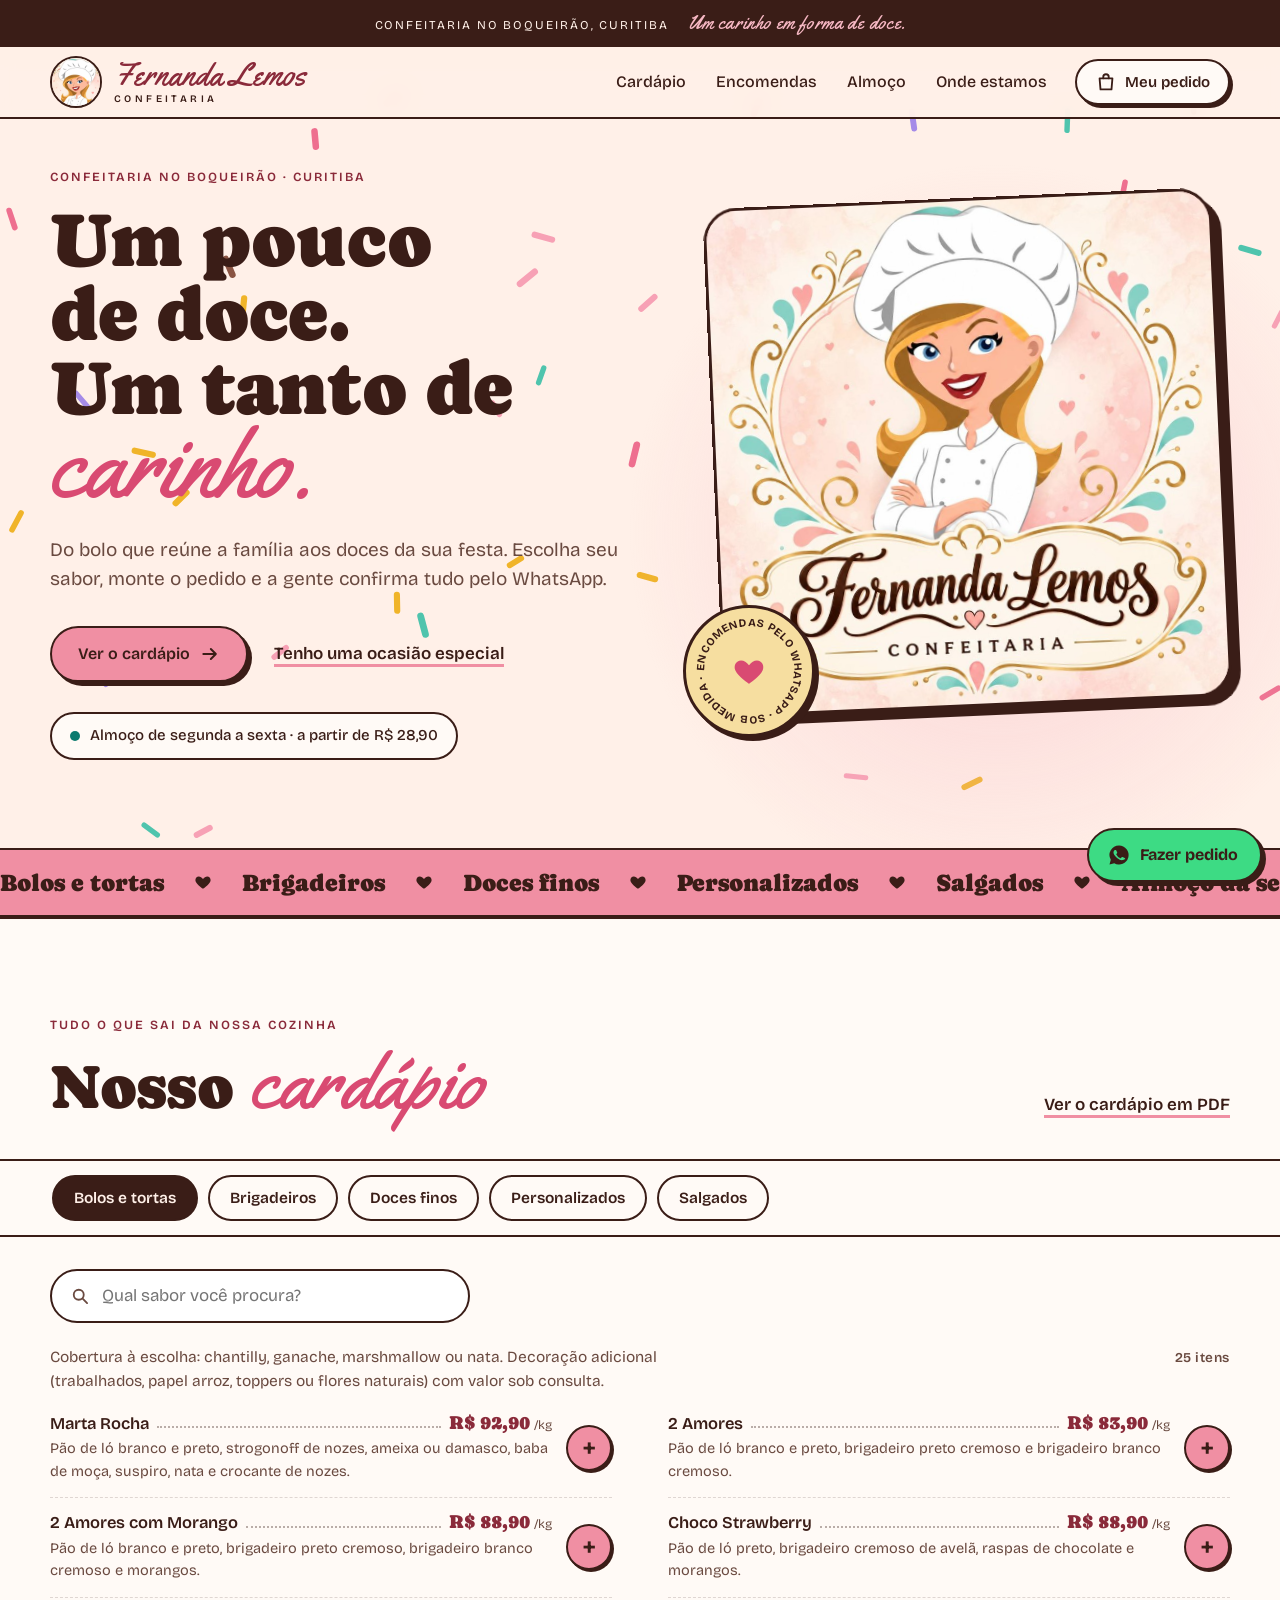
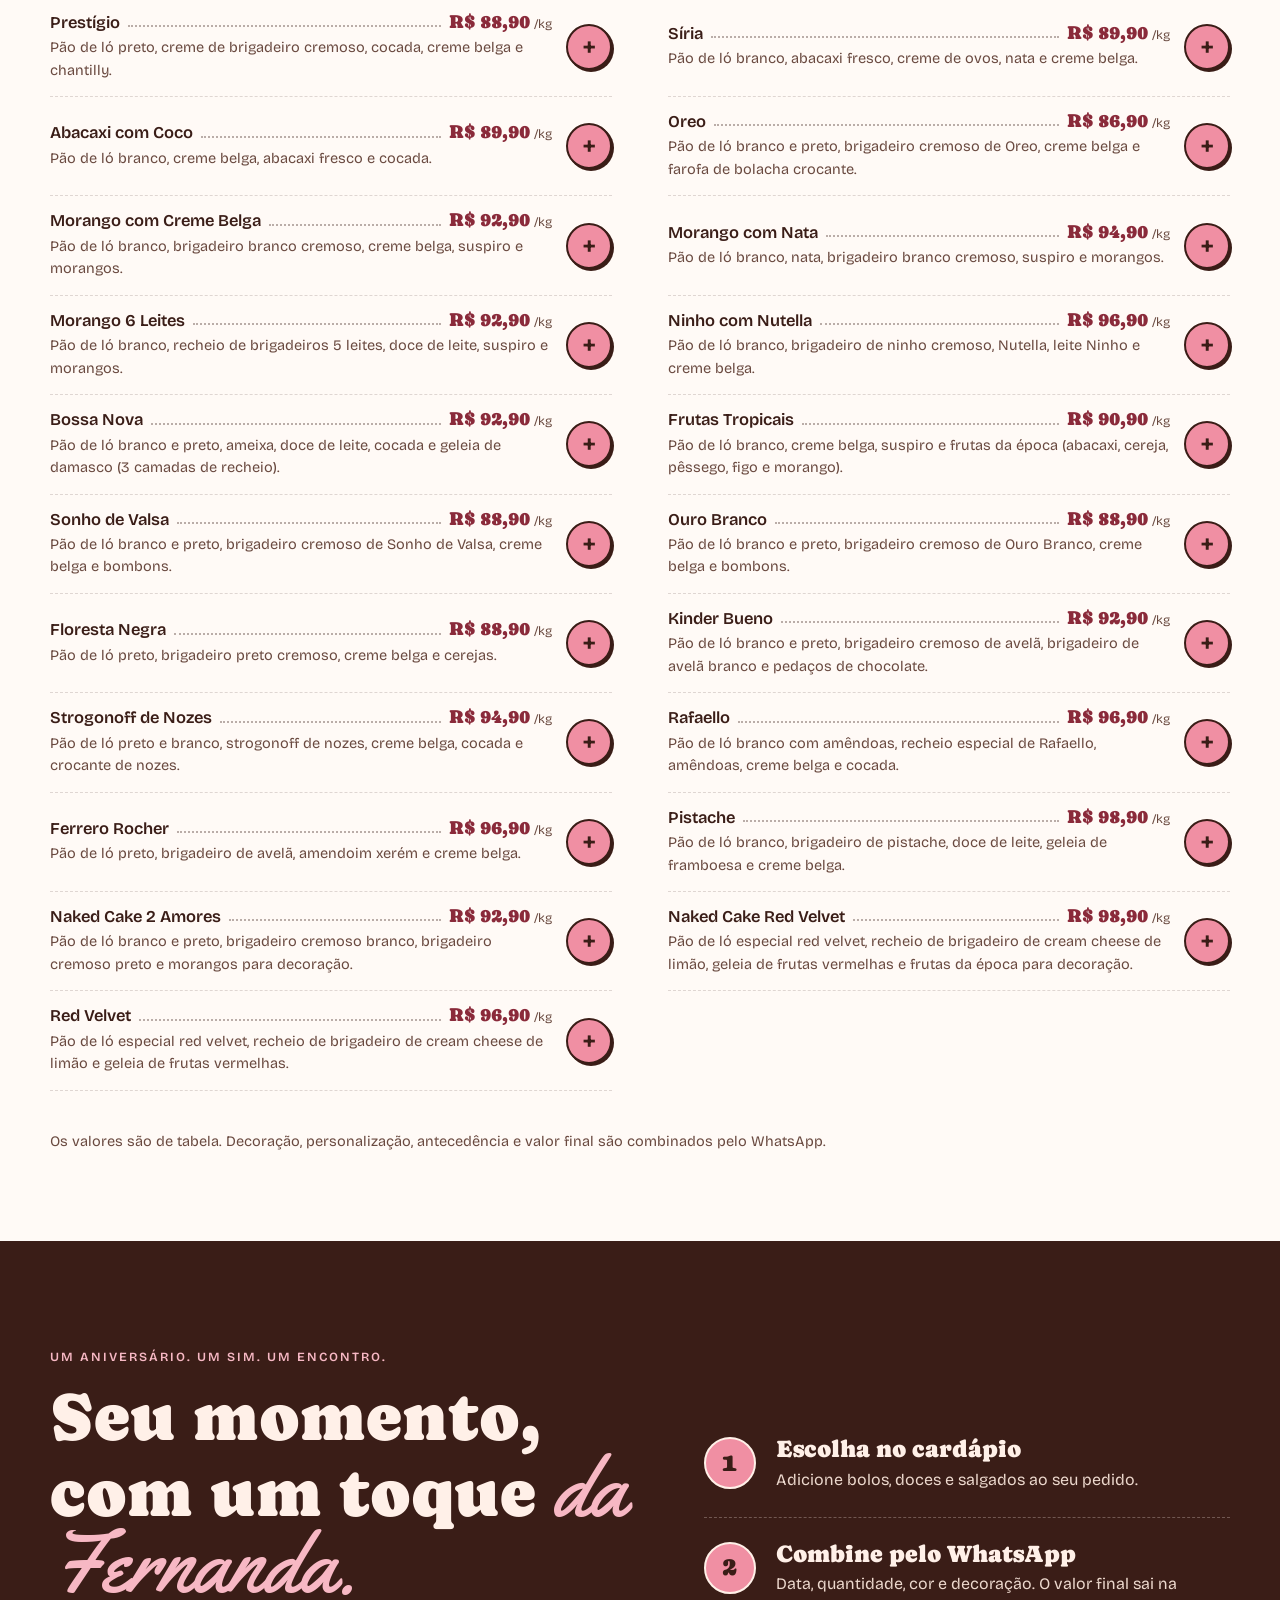
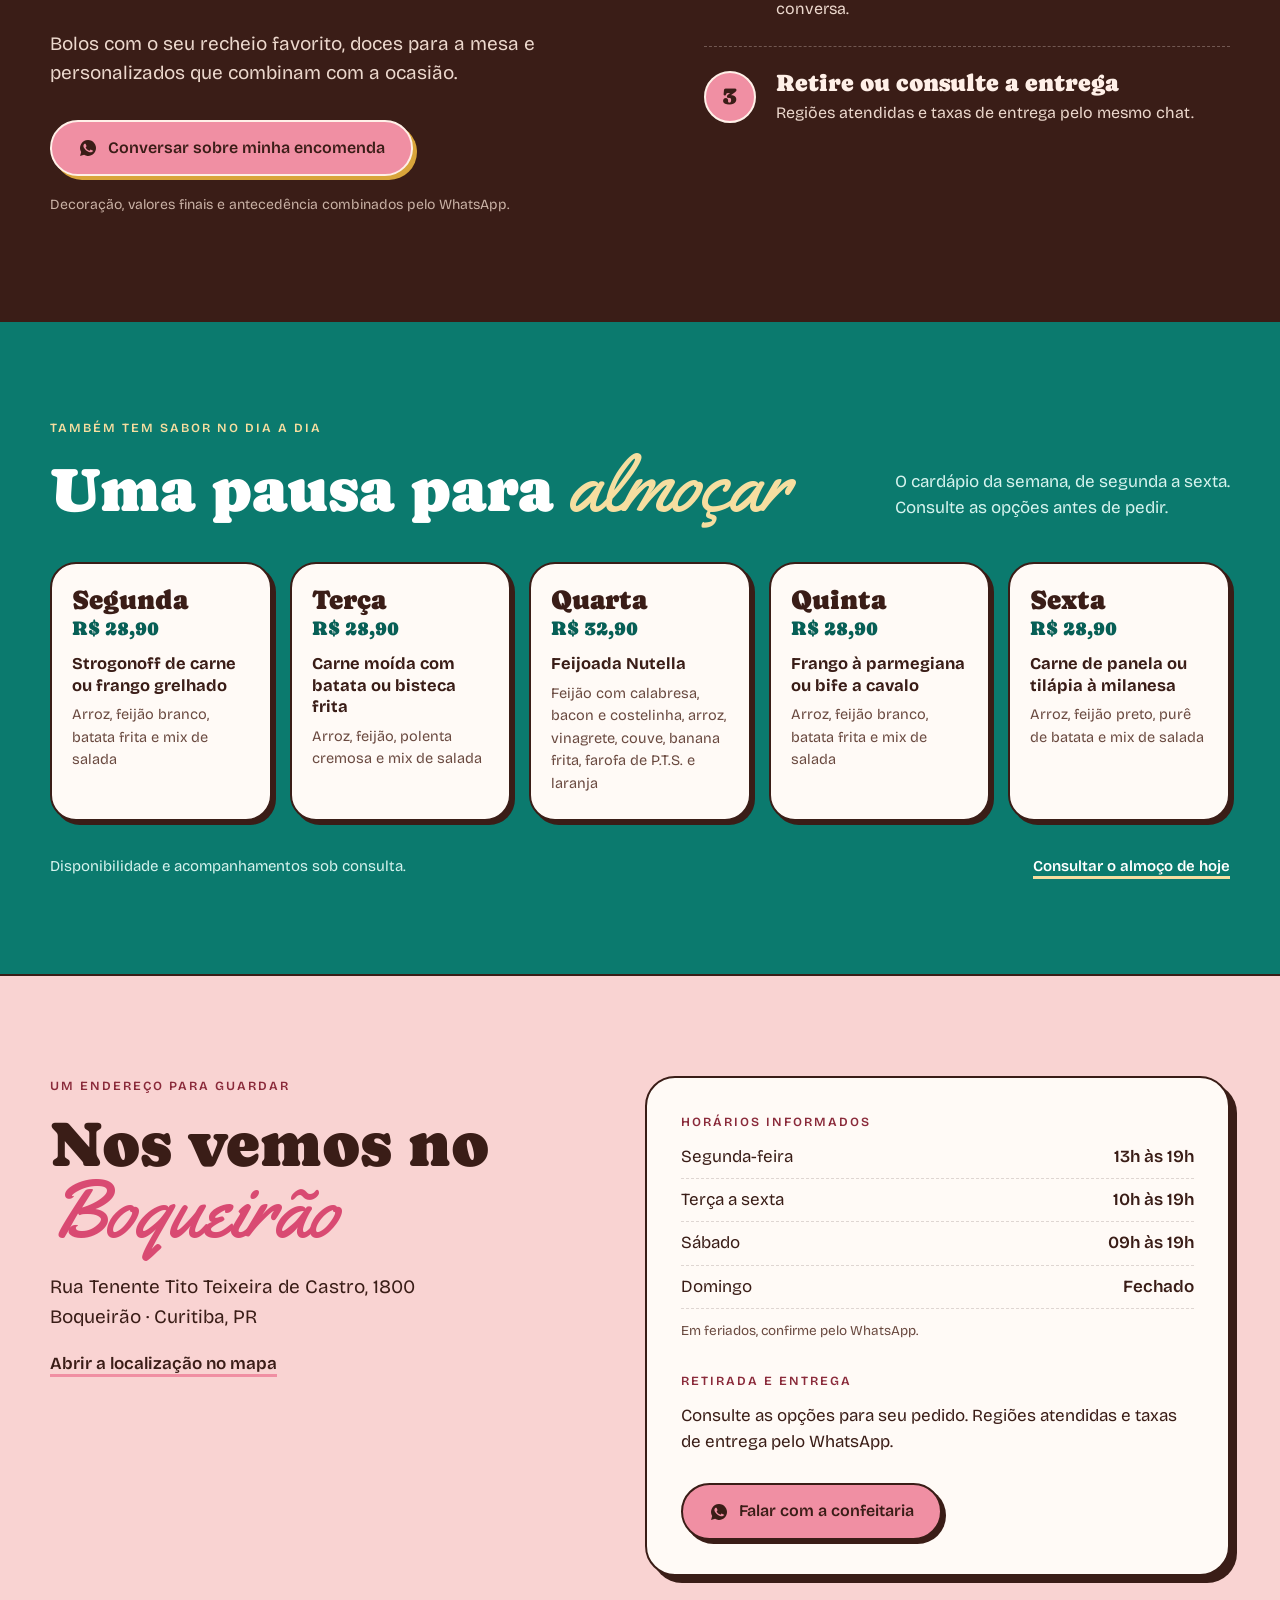
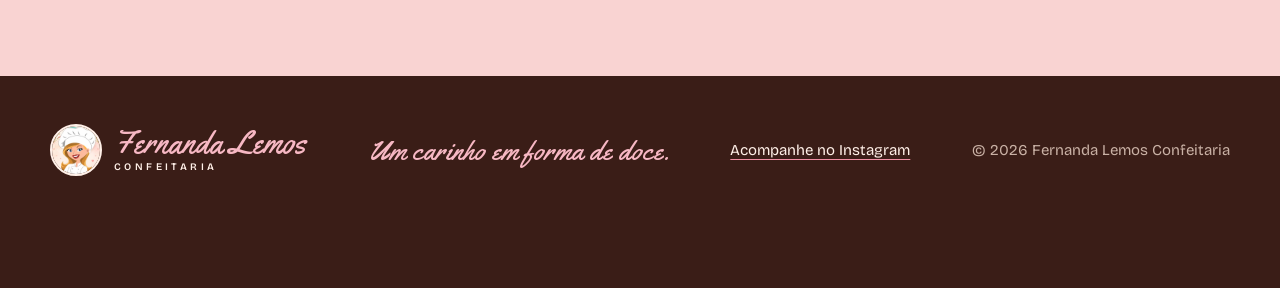
==== commit fb9b9196: "Horários reais, sem confete no toque e celular mais limpo - Horários: seg 13h-19h, ter a sex 10h-19h" ====
--- a/index.html
+++ b/index.html
@@ -17,7 +17,7 @@
   <link rel="preload" href="assets/fonts/bricolage.woff2" as="font" type="font/woff2" crossorigin>
   <link rel="stylesheet" href="styles.css">
   <script type="application/ld+json">
-  {"@context":"https://schema.org","@type":"Bakery","name":"Fernanda Lemos Confeitaria","telephone":"+55 41 99935-0060","address":{"@type":"PostalAddress","streetAddress":"Rua Tenente Tito Teixeira de Castro, 1800","addressLocality":"Curitiba","addressRegion":"PR","addressCountry":"BR"},"openingHours":["Mo,Tu,Th,Fr,Sa 09:00-19:00"],"sameAs":["https://www.instagram.com/fernandalemosconfeitaria/"]}
+  {"@context":"https://schema.org","@type":"Bakery","name":"Fernanda Lemos Confeitaria","telephone":"+55 41 99935-0060","address":{"@type":"PostalAddress","streetAddress":"Rua Tenente Tito Teixeira de Castro, 1800","addressLocality":"Curitiba","addressRegion":"PR","addressCountry":"BR"},"openingHours":["Mo 13:00-19:00","Tu-Fr 10:00-19:00","Sa 09:00-19:00"],"sameAs":["https://www.instagram.com/fernandalemosconfeitaria/"]}
   </script>
   <script defer src="data.js"></script>
   <script defer src="app.js"></script>
@@ -171,10 +171,11 @@
       <div class="visit-card">
         <div>
           <span class="eyebrow">Horários informados</span>
-          <p><span>Seg., ter., qui., sex. e sáb.</span><strong>09h às 19h</strong></p>
-          <p><span>Quarta-feira</span><strong>Sob consulta</strong></p>
+          <p><span>Segunda-feira</span><strong>13h às 19h</strong></p>
+          <p><span>Terça a sexta</span><strong>10h às 19h</strong></p>
+          <p><span>Sábado</span><strong>09h às 19h</strong></p>
           <p><span>Domingo</span><strong>Fechado</strong></p>
-          <small>Horário de quarta-feira e feriados: confirme pelo WhatsApp.</small>
+          <small>Em feriados, confirme pelo WhatsApp.</small>
         </div>
         <div>
           <span class="eyebrow">Retirada e entrega</span>
--- a/styles.css
+++ b/styles.css
@@ -170,16 +170,9 @@
 .rail { display: flex; gap: 24px; overflow-x: auto; scroll-snap-type: x mandatory; padding: 8px max(20px, calc((100vw - 1180px) / 2)) 26px; scroll-padding-inline: max(20px, calc((100vw - 1180px) / 2)); scrollbar-width: thin; scrollbar-color: var(--choc) transparent; }
 .fcard { flex: 0 0 286px; scroll-snap-align: start; display: flex; flex-direction: column; background: var(--paper); border: 2px solid var(--choc); border-radius: 28px; box-shadow: var(--hard); overflow: hidden; transition: transform .2s, box-shadow .2s; }
 .fcard:hover { transform: translate(-3px, -3px); box-shadow: 7px 7px 0 var(--choc); }
-.fvisual { position: relative; aspect-ratio: 1; overflow: hidden; border-bottom: 2px solid var(--choc); background: var(--tint, var(--pink-l)); color: var(--ink, var(--choc)); display: grid; place-items: center; }
-.fvisual[data-cat="bolos"] { --tint: var(--pink-l); }
-.fvisual[data-cat="brigadeiros"] { --tint: #5a3128; --ink: var(--pink-l); }
-.fvisual[data-cat="doces"] { --tint: var(--mint); }
-.fvisual[data-cat="personalizados"] { --tint: var(--butter); }
-.fvisual[data-cat="salgados"] { --tint: #f4bc98; }
+.fvisual { position: relative; aspect-ratio: 1; overflow: hidden; border-bottom: 2px solid var(--choc); background: var(--blush); }
 .fvisual img { position: absolute; inset: 0; width: 100%; height: 100%; object-fit: cover; transition: transform .5s; }
 .fcard:hover .fvisual img { transform: scale(1.05); }
-.fvisual .confetti { position: absolute; inset: 0; width: 100%; height: 100%; }
-.fvisual .word { position: relative; font-family: var(--script); font-size: 58px; line-height: 1; transform: rotate(-6deg); }
 .fbody { display: flex; flex-direction: column; flex: 1; padding: 18px 20px 20px; }
 .fcat { font-size: 11.5px; letter-spacing: .14em; text-transform: uppercase; font-weight: 600; color: var(--wine); margin-bottom: 6px; }
 .fbody h3 { font-size: 24px; line-height: 1.08; margin-bottom: 8px; }
@@ -364,6 +357,20 @@
 }
 @media (max-width: 600px) {
   body { font-size: 16px; }
+  .topline, .ribbon, .sticker, .hero .eyebrow, .hero-actions .text-link, .steps p, .lunch-footer p, .catalog-foot { display: none; }
+  .section { padding: 52px 0; }
+  .section-heading { margin-bottom: 24px; }
+  .hero { padding: 28px 0 56px; }
+  .hero-actions { margin: 24px 0 20px; }
+  .occasion, .visit { padding: 56px 0; }
+  .lead { font-size: 17px; margin-bottom: 24px; }
+  .steps li { padding: 16px 0; }
+  .row-desc { display: -webkit-box; -webkit-line-clamp: 2; -webkit-box-orient: vertical; overflow: hidden; }
+  .catalog-tools { margin-top: 24px; }
+  .day { padding: 16px 18px 18px; }
+  .day h3 { font-size: 23px; }
+  .lunch-grid { gap: 12px; }
+  .footer { padding: 36px 0 96px; }
   .topline { font-size: 11px; }
   .topline span { display: block; margin: 2px 0 0; }
   :root { --hdr: 64px; }
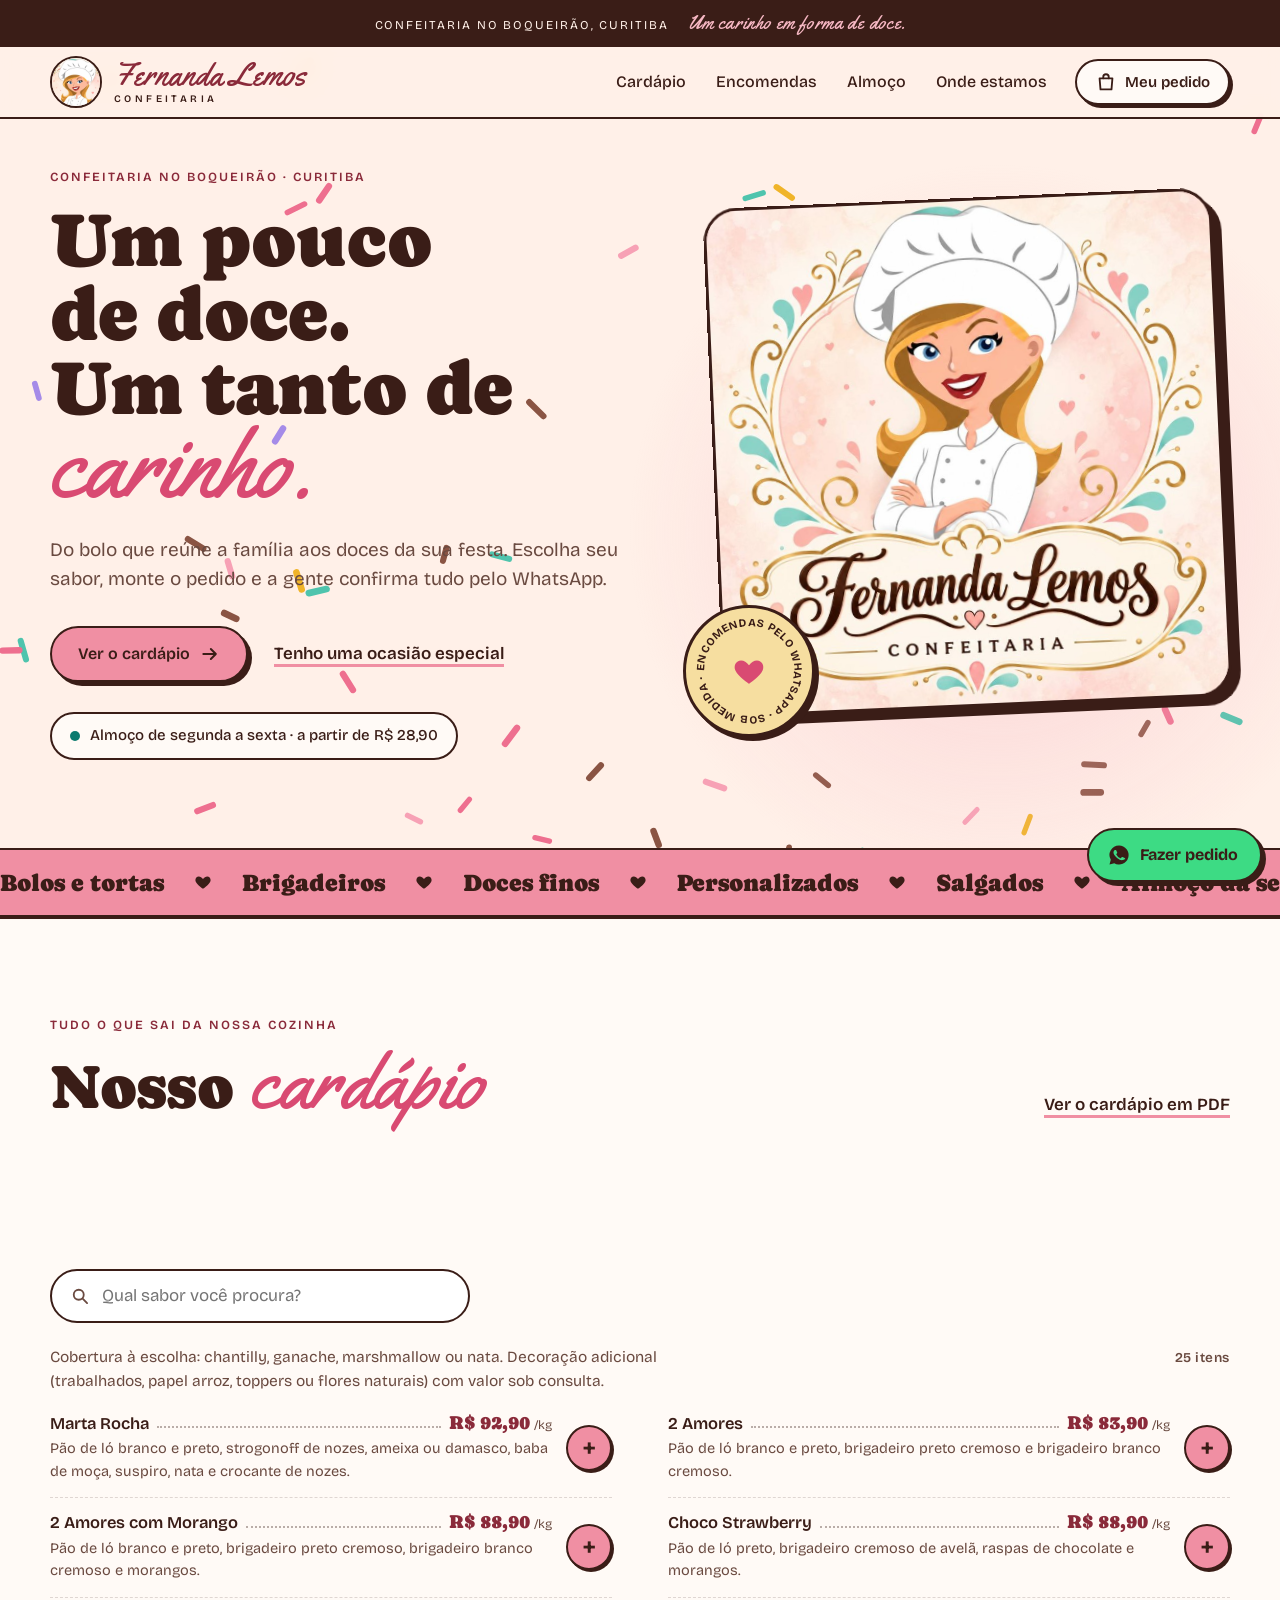
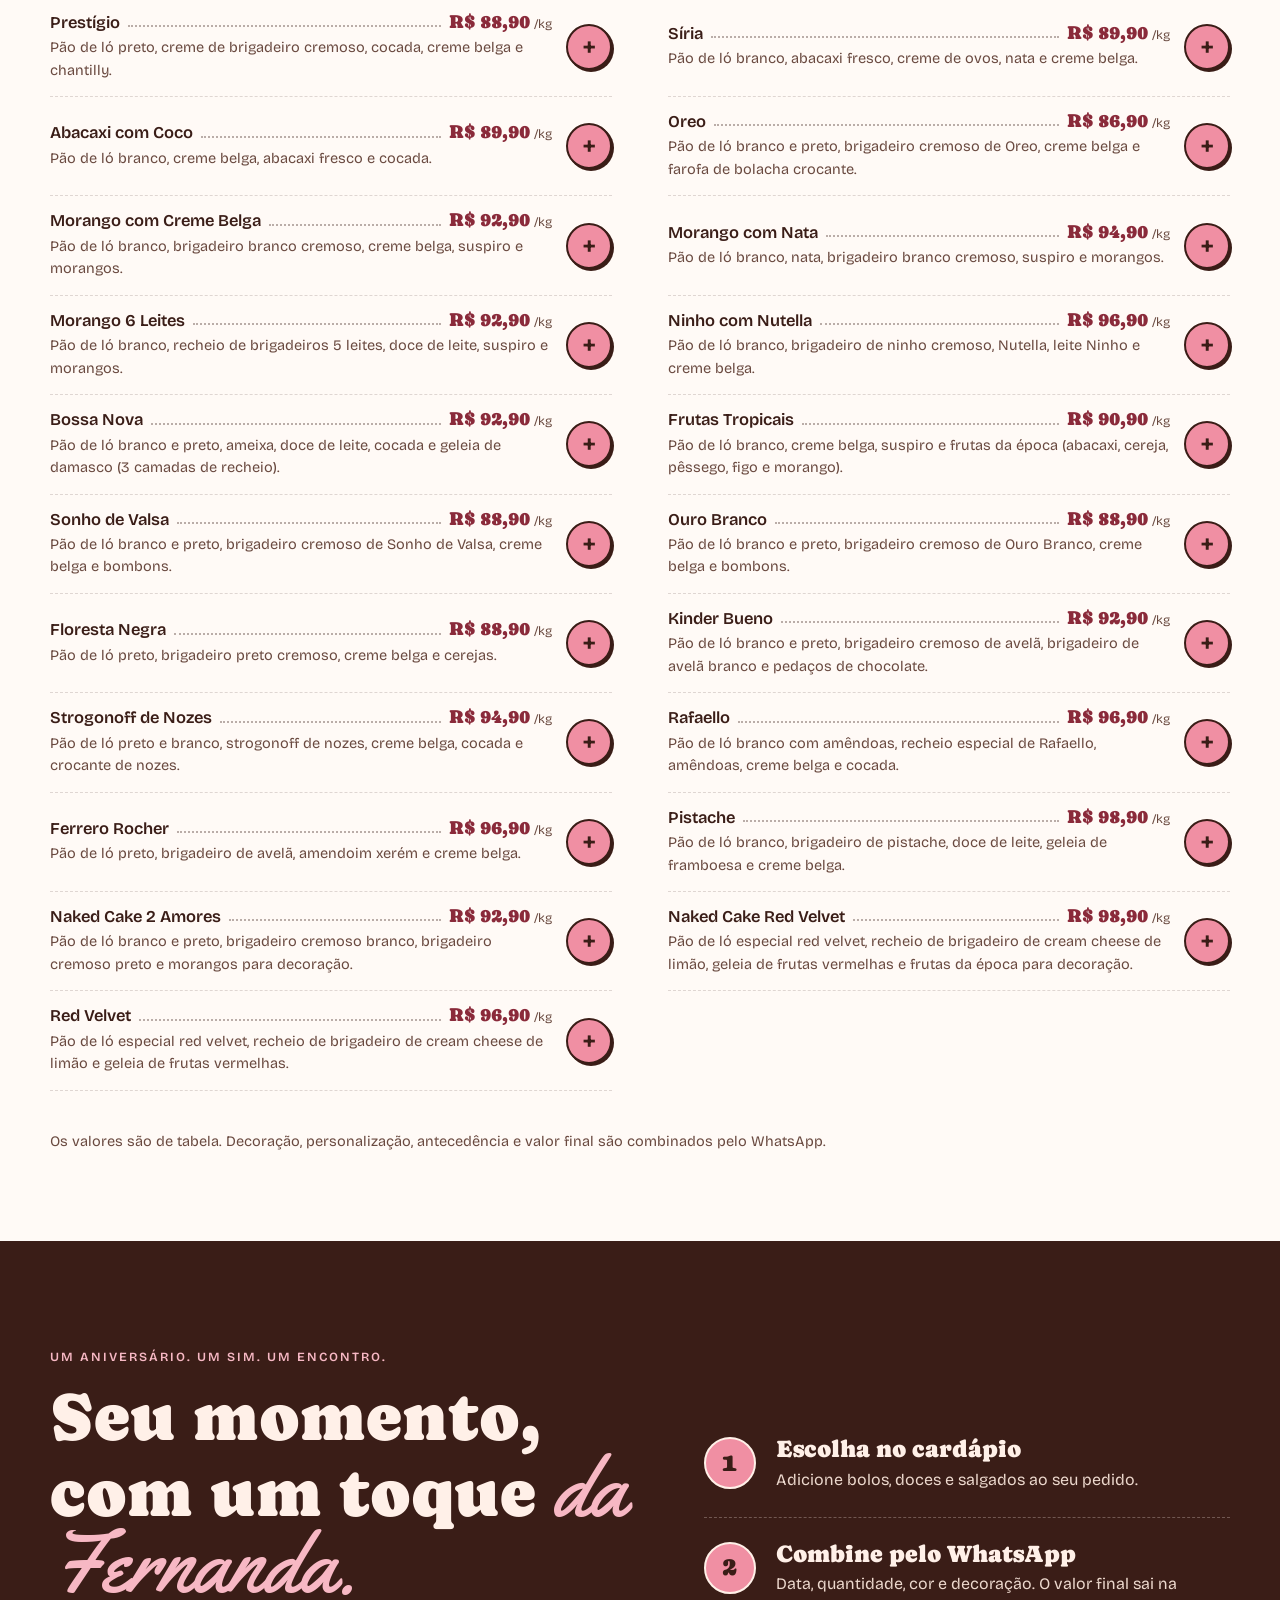
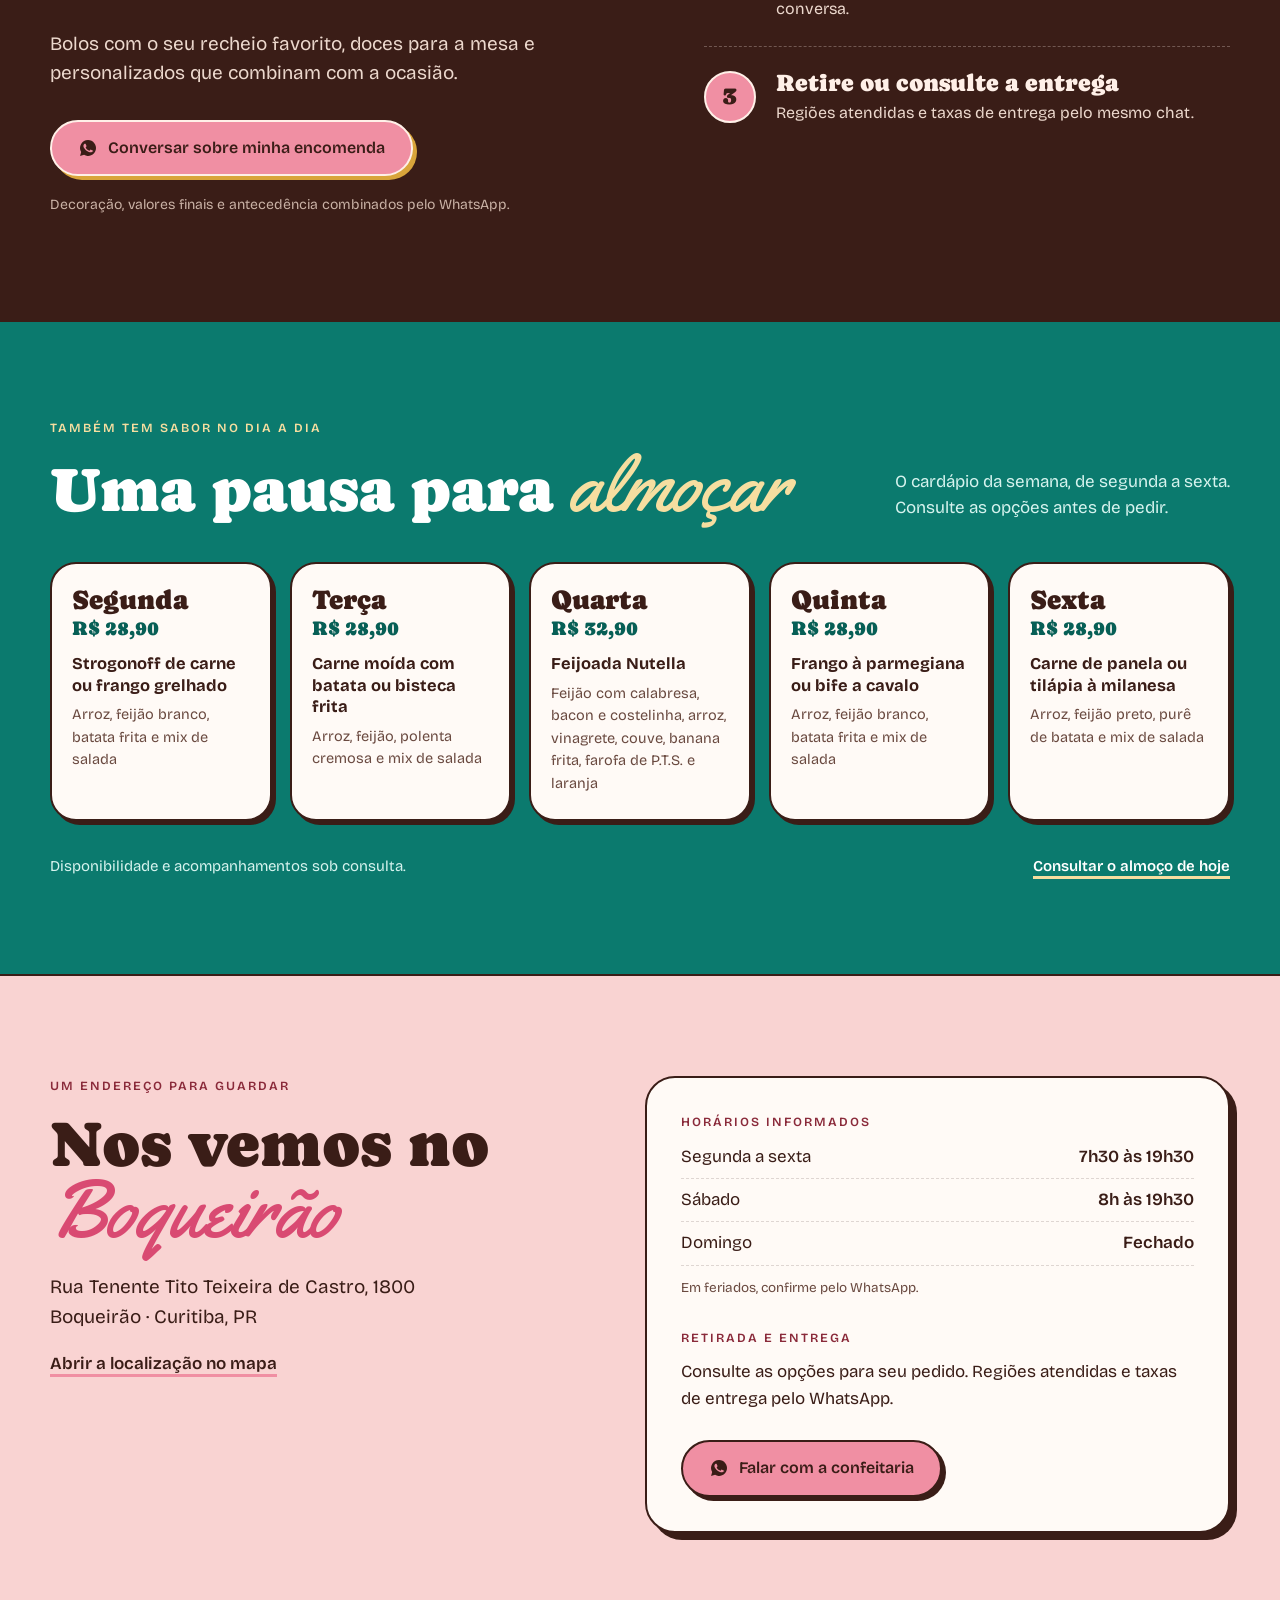
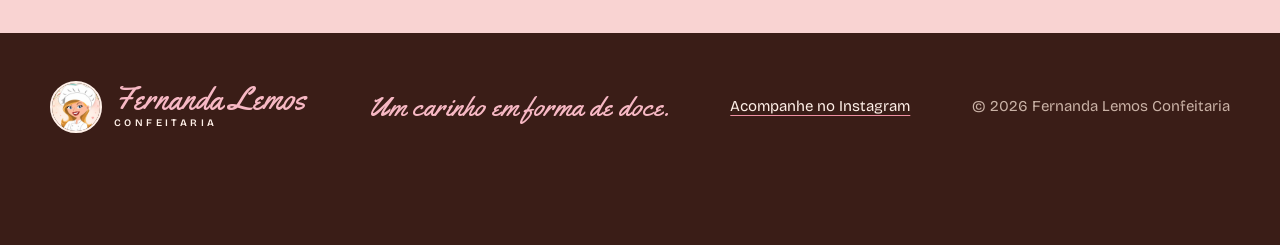
==== commit 9d3d5b0c: "Atualiza horários conforme o Instagram Segunda a sexta 7h30-19h30, sábado 8h-19h30, domingo fechado." ====
--- a/index.html
+++ b/index.html
@@ -17,7 +17,7 @@
   <link rel="preload" href="assets/fonts/bricolage.woff2" as="font" type="font/woff2" crossorigin>
   <link rel="stylesheet" href="styles.css">
   <script type="application/ld+json">
-  {"@context":"https://schema.org","@type":"Bakery","name":"Fernanda Lemos Confeitaria","telephone":"+55 41 99935-0060","address":{"@type":"PostalAddress","streetAddress":"Rua Tenente Tito Teixeira de Castro, 1800","addressLocality":"Curitiba","addressRegion":"PR","addressCountry":"BR"},"openingHours":["Mo 13:00-19:00","Tu-Fr 10:00-19:00","Sa 09:00-19:00"],"sameAs":["https://www.instagram.com/fernandalemosconfeitaria/"]}
+  {"@context":"https://schema.org","@type":"Bakery","name":"Fernanda Lemos Confeitaria","telephone":"+55 41 99935-0060","address":{"@type":"PostalAddress","streetAddress":"Rua Tenente Tito Teixeira de Castro, 1800","addressLocality":"Curitiba","addressRegion":"PR","addressCountry":"BR"},"openingHours":["Mo-Fr 07:30-19:30","Sa 08:00-19:30"],"sameAs":["https://www.instagram.com/fernandalemosconfeitaria/"]}
   </script>
   <script defer src="data.js"></script>
   <script defer src="app.js"></script>
@@ -171,9 +171,8 @@
       <div class="visit-card">
         <div>
           <span class="eyebrow">Horários informados</span>
-          <p><span>Segunda-feira</span><strong>13h às 19h</strong></p>
-          <p><span>Terça a sexta</span><strong>10h às 19h</strong></p>
-          <p><span>Sábado</span><strong>09h às 19h</strong></p>
+          <p><span>Segunda a sexta</span><strong>7h30 às 19h30</strong></p>
+          <p><span>Sábado</span><strong>8h às 19h30</strong></p>
           <p><span>Domingo</span><strong>Fechado</strong></p>
           <small>Em feriados, confirme pelo WhatsApp.</small>
         </div>
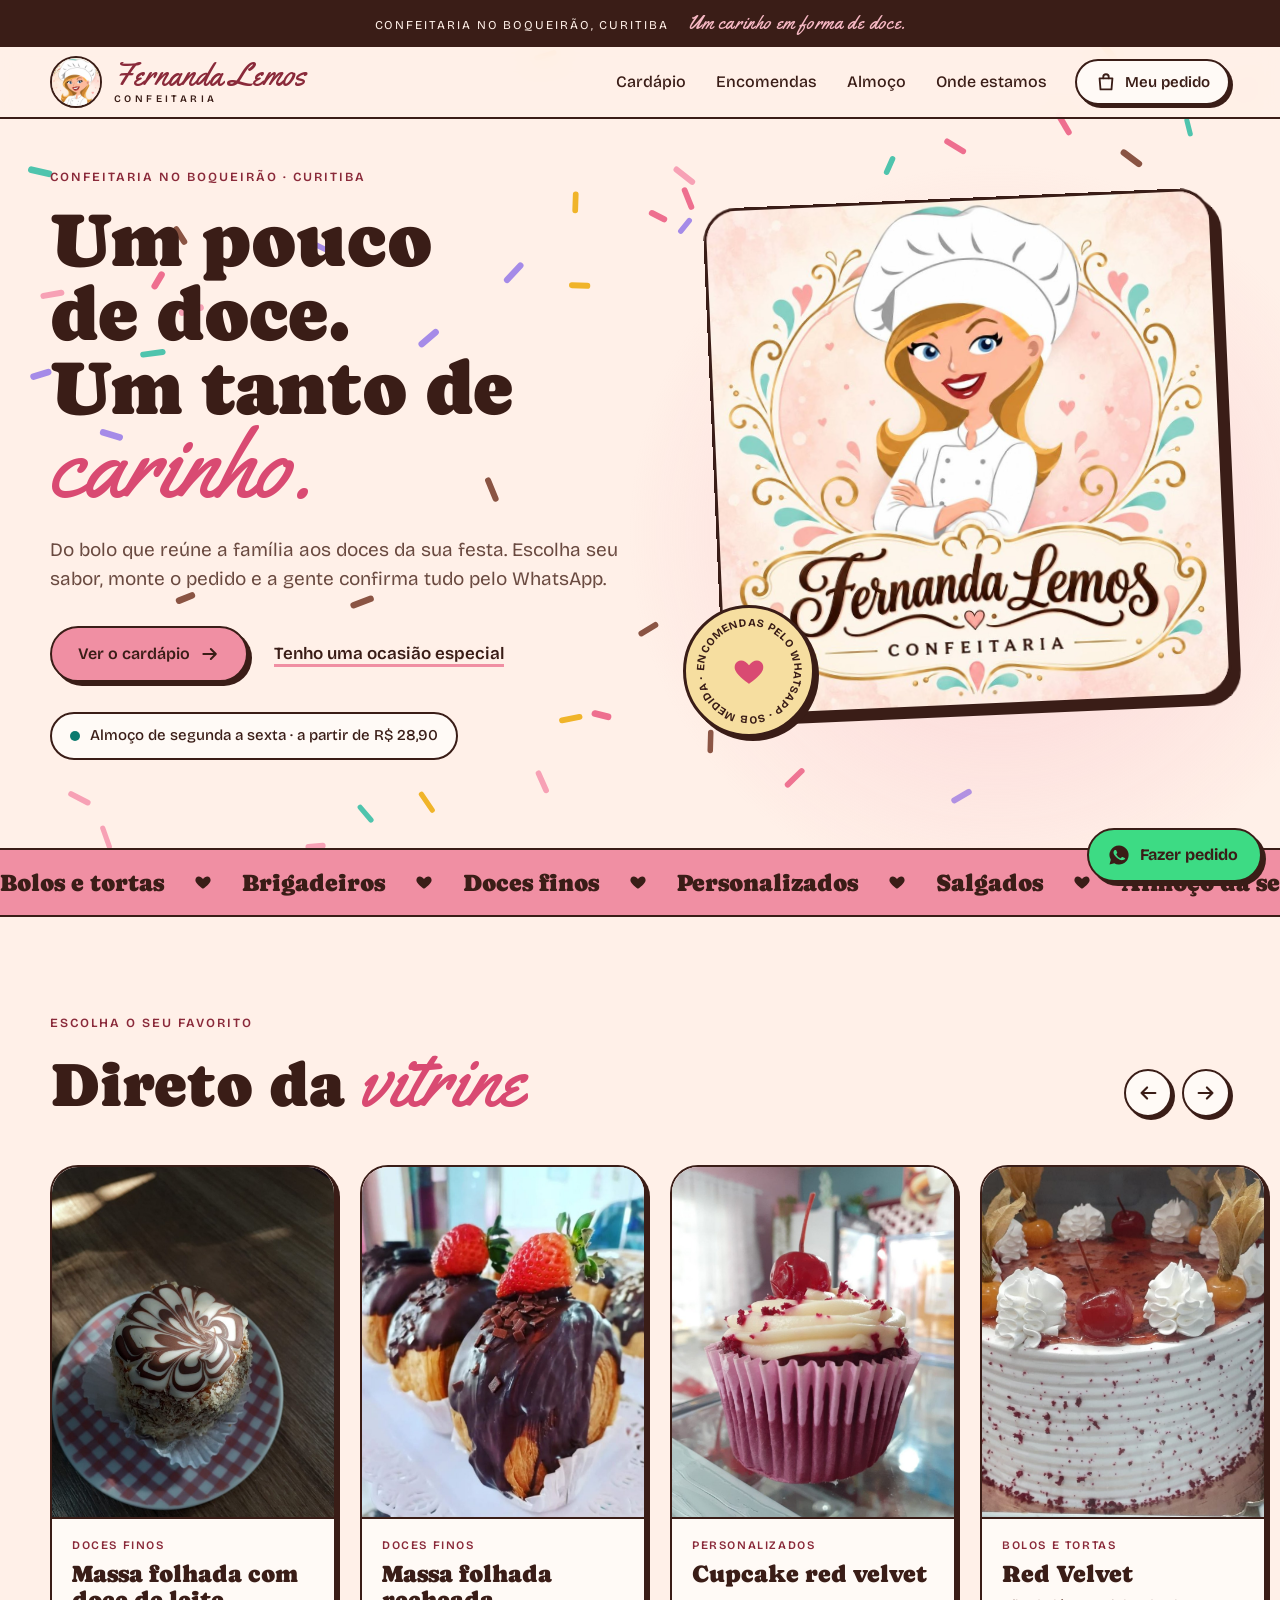
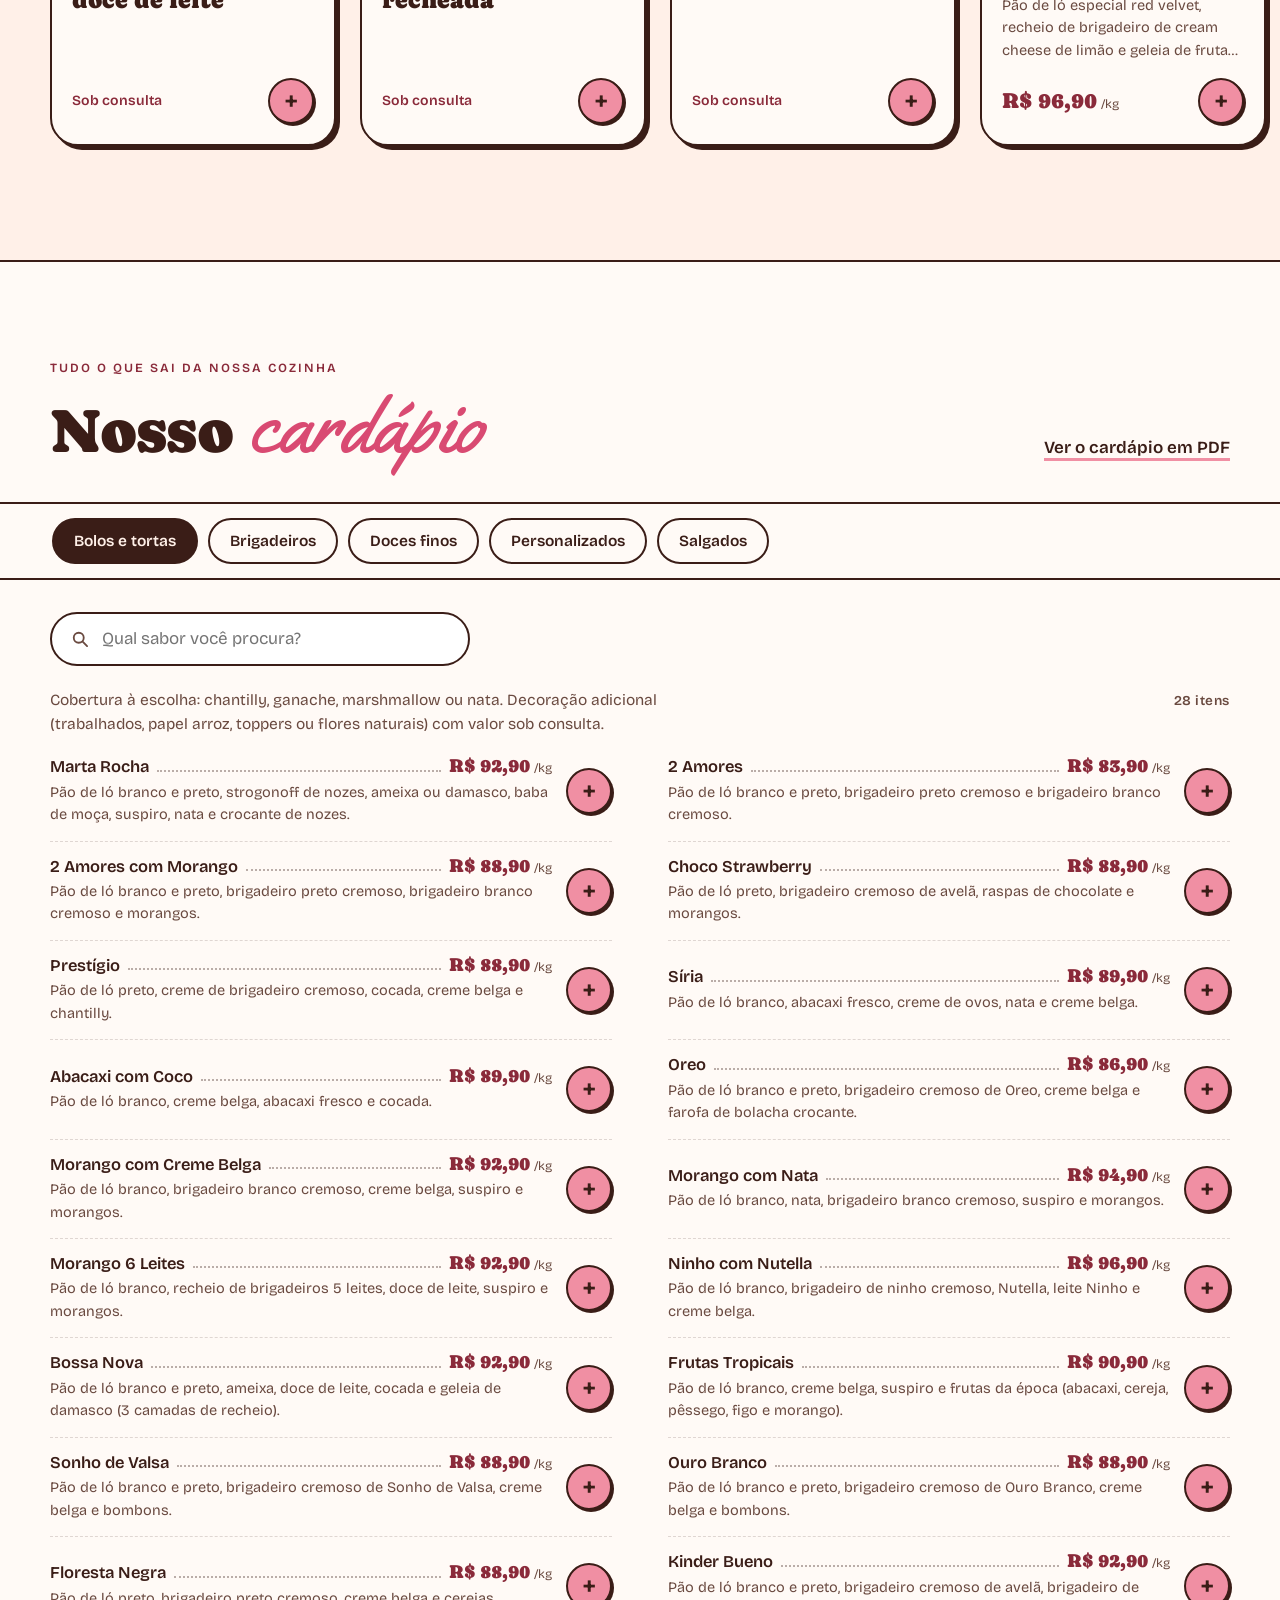
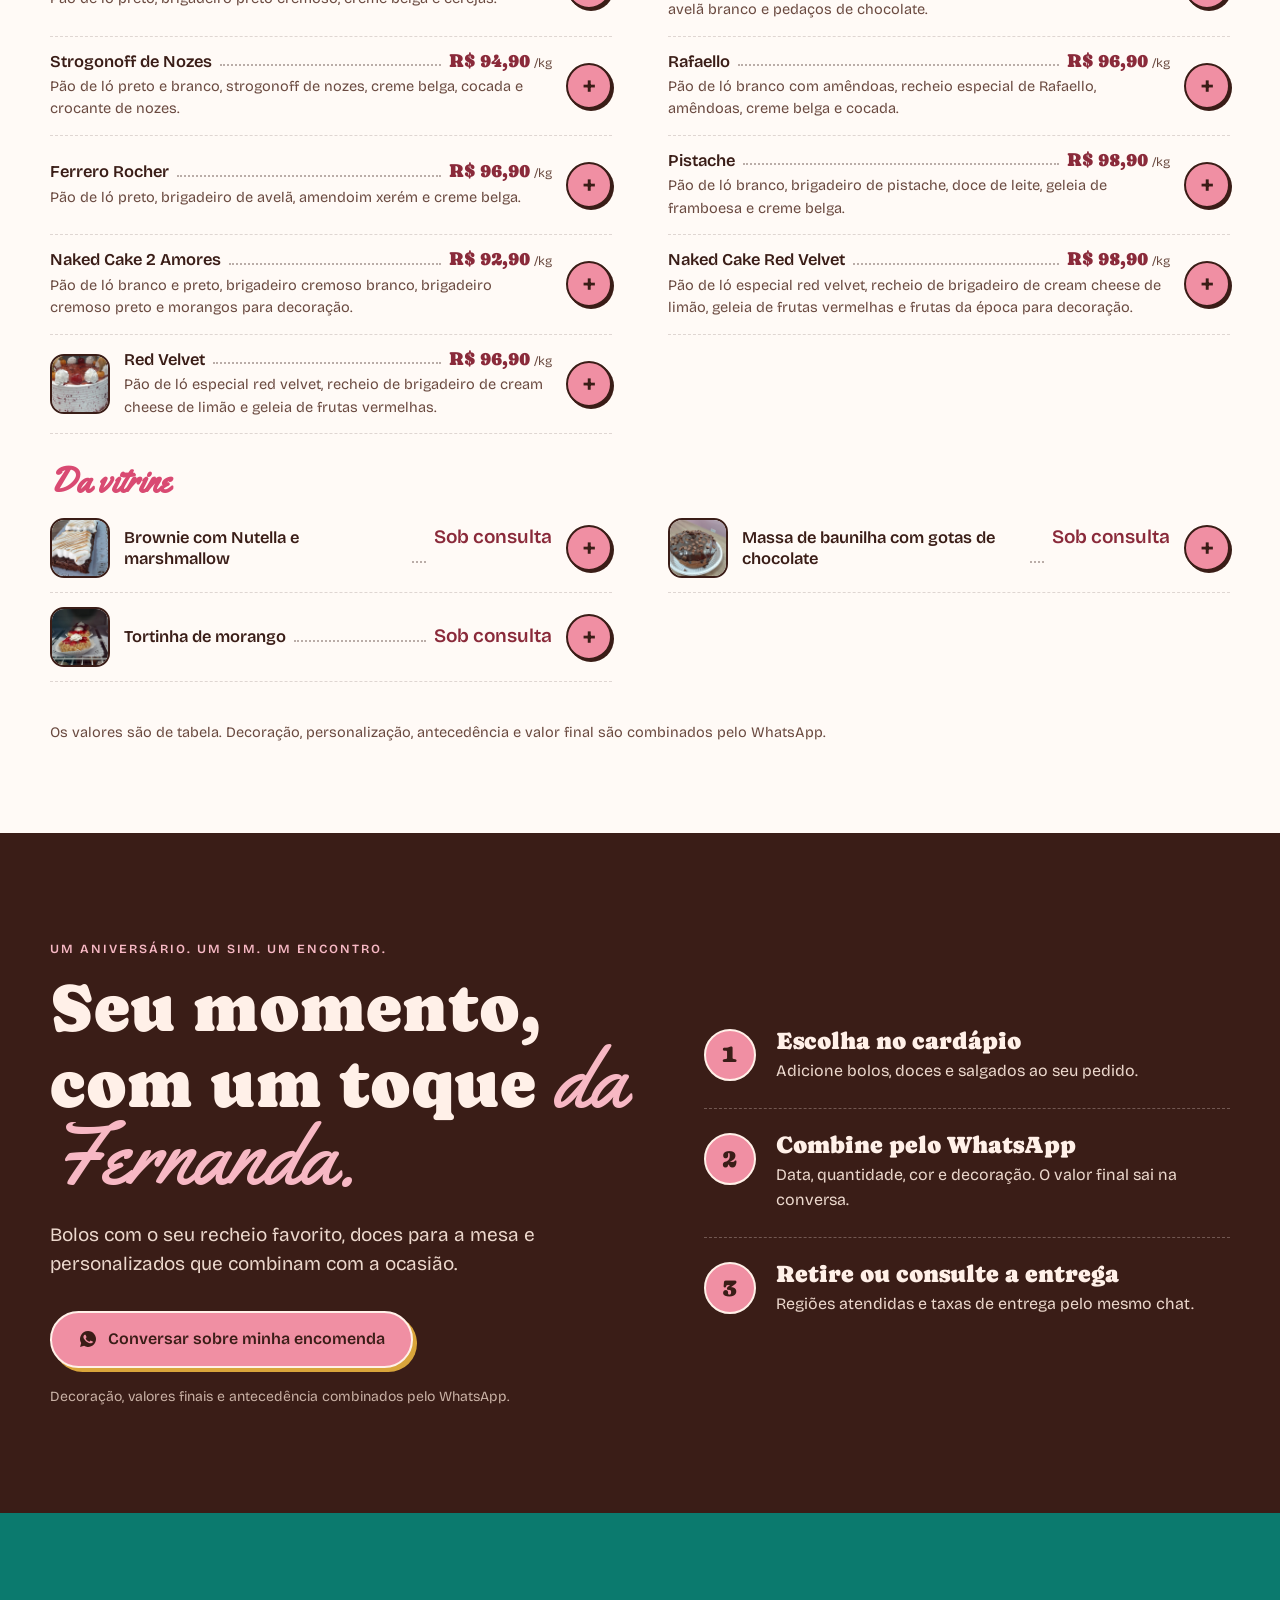
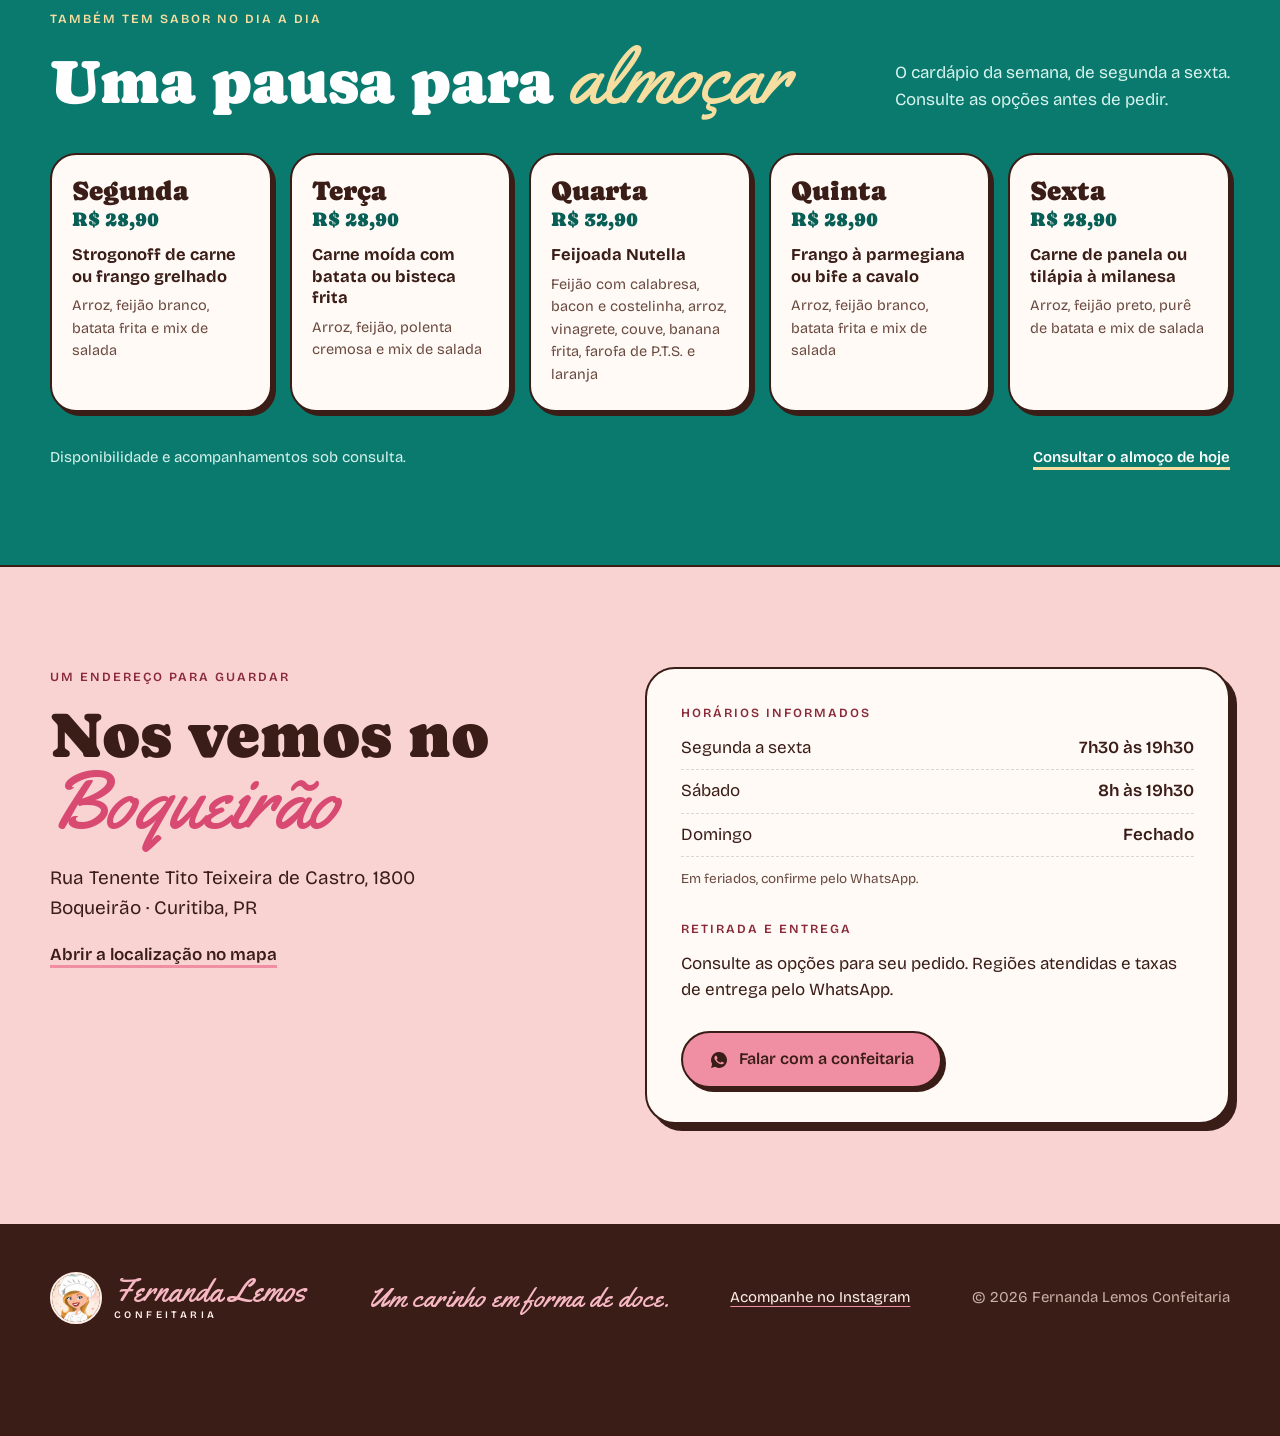
==== commit fe008cec: "Adiciona vitrine com fotos dos produtos - 7 fotos recortadas dos prints do Instagram (sem a tela do " ====
--- a/index.html
+++ b/index.html
@@ -98,13 +98,13 @@
 
   <section class="highlights section" id="destaques">
     <div class="container section-heading">
-      <div><p class="eyebrow">Escolha o seu favorito</p><h2>Destaques do <em>cardápio</em></h2></div>
+      <div><p class="eyebrow">Escolha o seu favorito</p><h2>Direto da <em>vitrine</em></h2></div>
       <div class="rail-nav">
-        <button type="button" id="rail-prev" aria-label="Ver destaques anteriores"><svg aria-hidden="true" style="transform:scaleX(-1)"><use href="#i-arrow"/></svg></button>
-        <button type="button" id="rail-next" aria-label="Ver próximos destaques"><svg aria-hidden="true"><use href="#i-arrow"/></svg></button>
-      </div>
-    </div>
-    <div class="rail" id="featured" tabindex="0" aria-label="Destaques do cardápio"></div>
+        <button type="button" id="rail-prev" aria-label="Ver itens anteriores"><svg aria-hidden="true" style="transform:scaleX(-1)"><use href="#i-arrow"/></svg></button>
+        <button type="button" id="rail-next" aria-label="Ver próximos itens"><svg aria-hidden="true"><use href="#i-arrow"/></svg></button>
+      </div>
+    </div>
+    <div class="rail" id="featured" tabindex="0" aria-label="Vitrine"></div>
   </section>
 
   <section class="catalog section" id="cardapio">
--- a/styles.css
+++ b/styles.css
@@ -170,7 +170,7 @@
 .rail { display: flex; gap: 24px; overflow-x: auto; scroll-snap-type: x mandatory; padding: 8px max(20px, calc((100vw - 1180px) / 2)) 26px; scroll-padding-inline: max(20px, calc((100vw - 1180px) / 2)); scrollbar-width: thin; scrollbar-color: var(--choc) transparent; }
 .fcard { flex: 0 0 286px; scroll-snap-align: start; display: flex; flex-direction: column; background: var(--paper); border: 2px solid var(--choc); border-radius: 28px; box-shadow: var(--hard); overflow: hidden; transition: transform .2s, box-shadow .2s; }
 .fcard:hover { transform: translate(-3px, -3px); box-shadow: 7px 7px 0 var(--choc); }
-.fvisual { position: relative; aspect-ratio: 1; overflow: hidden; border-bottom: 2px solid var(--choc); background: var(--blush); }
+.fvisual { position: relative; aspect-ratio: 4 / 5; overflow: hidden; border-bottom: 2px solid var(--choc); background: var(--blush); }
 .fvisual img { position: absolute; inset: 0; width: 100%; height: 100%; object-fit: cover; transition: transform .5s; }
 .fcard:hover .fvisual img { transform: scale(1.05); }
 .fbody { display: flex; flex-direction: column; flex: 1; padding: 18px 20px 20px; }
@@ -209,8 +209,9 @@
 .cat-title { font-size: 32px; margin: 36px 0 4px; }
 .group-title { font-family: var(--script); font-size: 34px; line-height: 1; color: var(--rose); margin: 30px 0 6px; }
 .rows { list-style: none; padding: 0; display: grid; grid-template-columns: repeat(2, minmax(0, 1fr)); column-gap: 56px; }
-.row { display: grid; grid-template-columns: 1fr auto; align-items: center; column-gap: 14px; padding: 14px 0; border-bottom: 1px dashed var(--line); }
-.row.has-photo { grid-template-columns: 60px 1fr auto; }
+.row { display: grid; grid-template-columns: minmax(0, 1fr) auto; align-items: center; column-gap: 14px; padding: 14px 0; border-bottom: 1px dashed var(--line); }
+.row.has-photo { grid-template-columns: 60px minmax(0, 1fr) auto; }
+.row-main { min-width: 0; }
 .row-photo { width: 60px; height: 60px; border-radius: 14px; border: 2px solid var(--choc); object-fit: cover; }
 .row-head { display: flex; align-items: baseline; gap: 8px; }
 .row-name { font-weight: 600; font-size: 16.5px; line-height: 1.3; }
@@ -365,6 +366,9 @@
   .occasion, .visit { padding: 56px 0; }
   .lead { font-size: 17px; margin-bottom: 24px; }
   .steps li { padding: 16px 0; }
+  .row.has-photo .row-head { flex-wrap: wrap; row-gap: 2px; }
+  .row.has-photo .row-name { flex: 1 1 100%; }
+  .row.has-photo .leader { display: none; }
   .row-desc { display: -webkit-box; -webkit-line-clamp: 2; -webkit-box-orient: vertical; overflow: hidden; }
   .catalog-tools { margin-top: 24px; }
   .day { padding: 16px 18px 18px; }
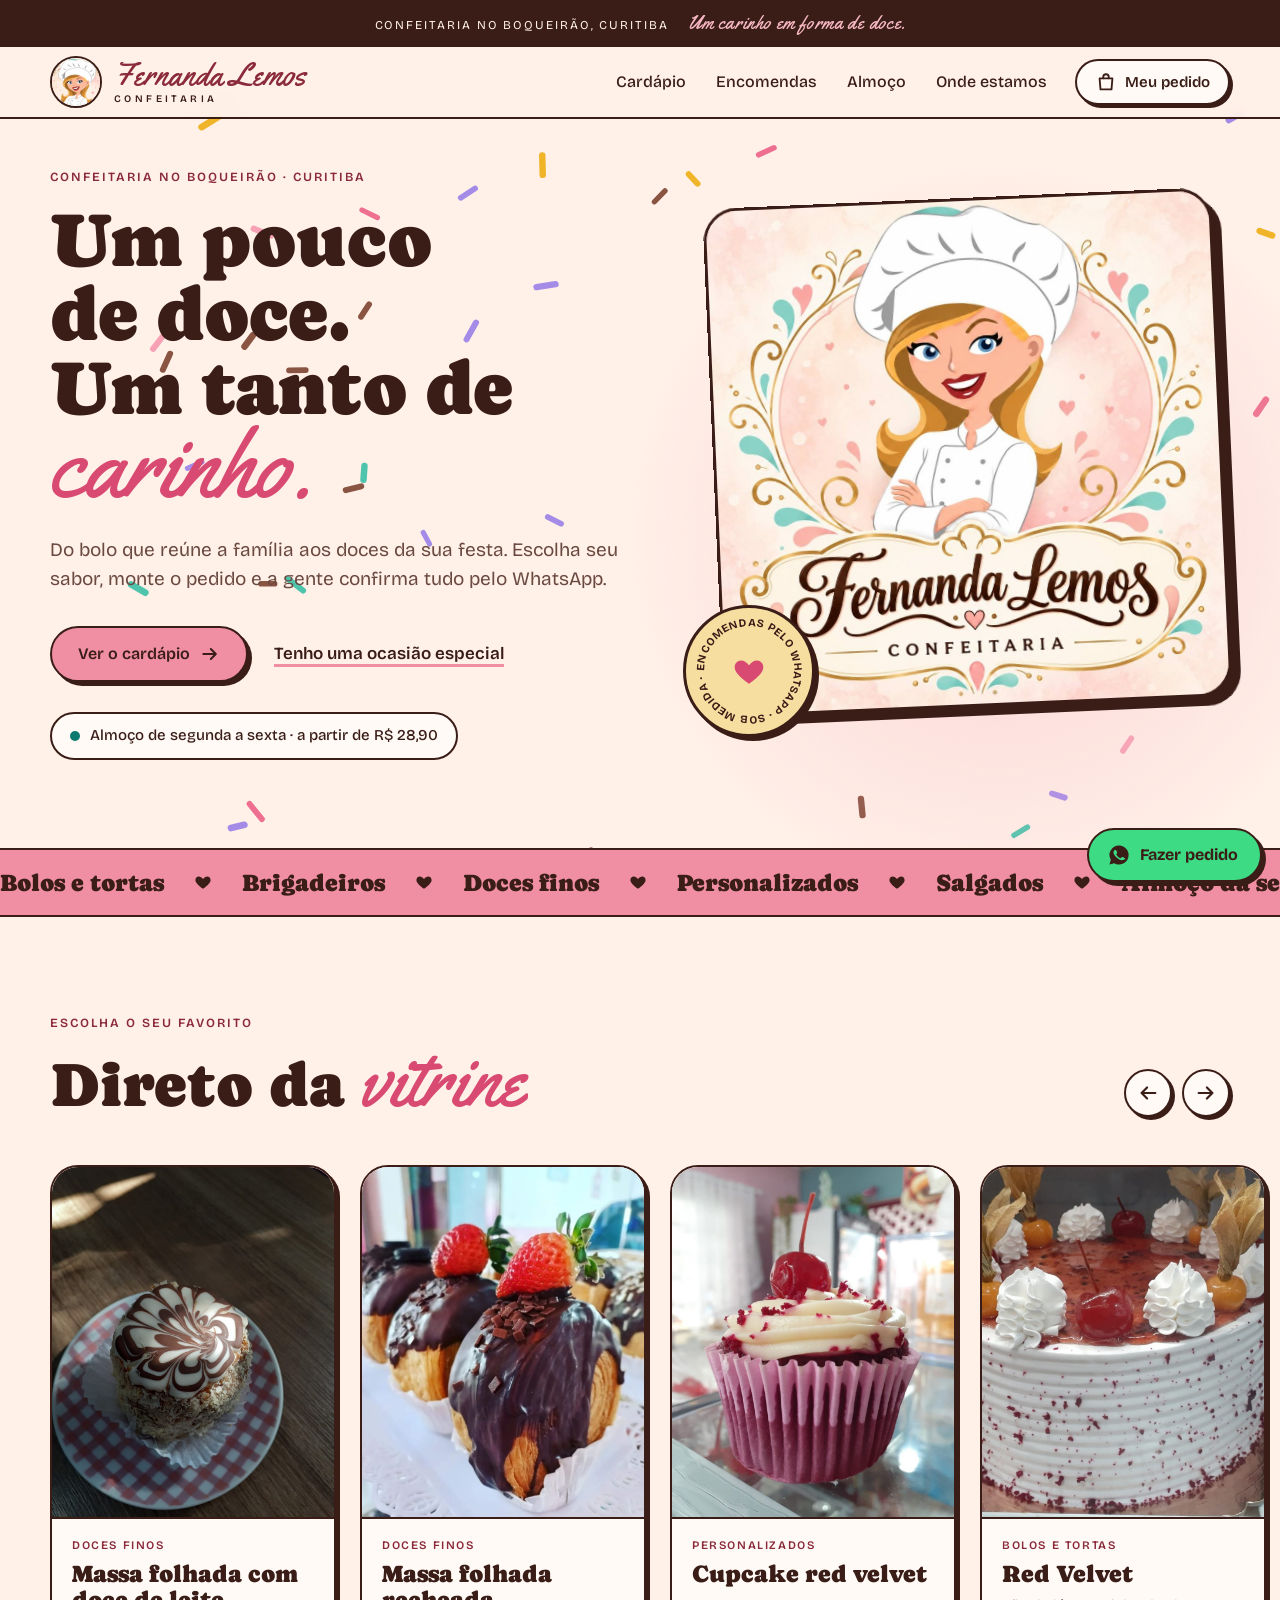
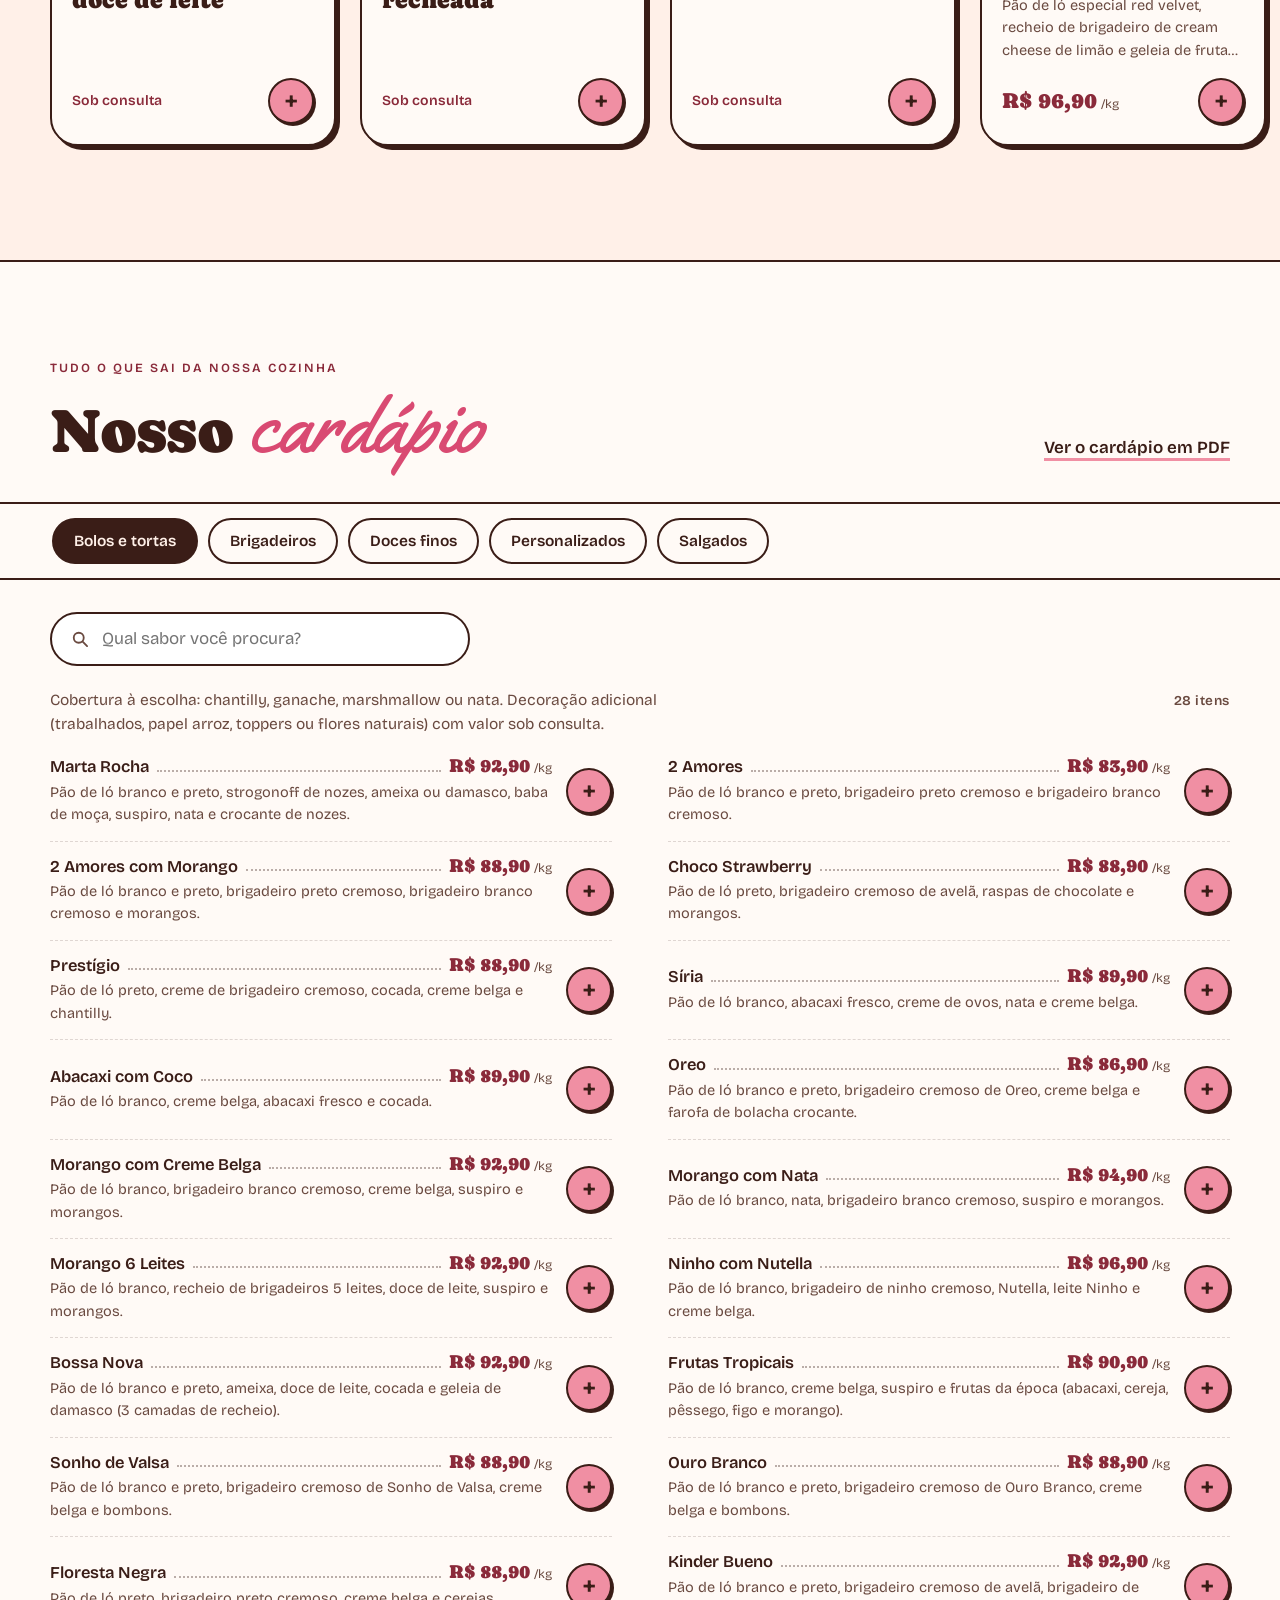
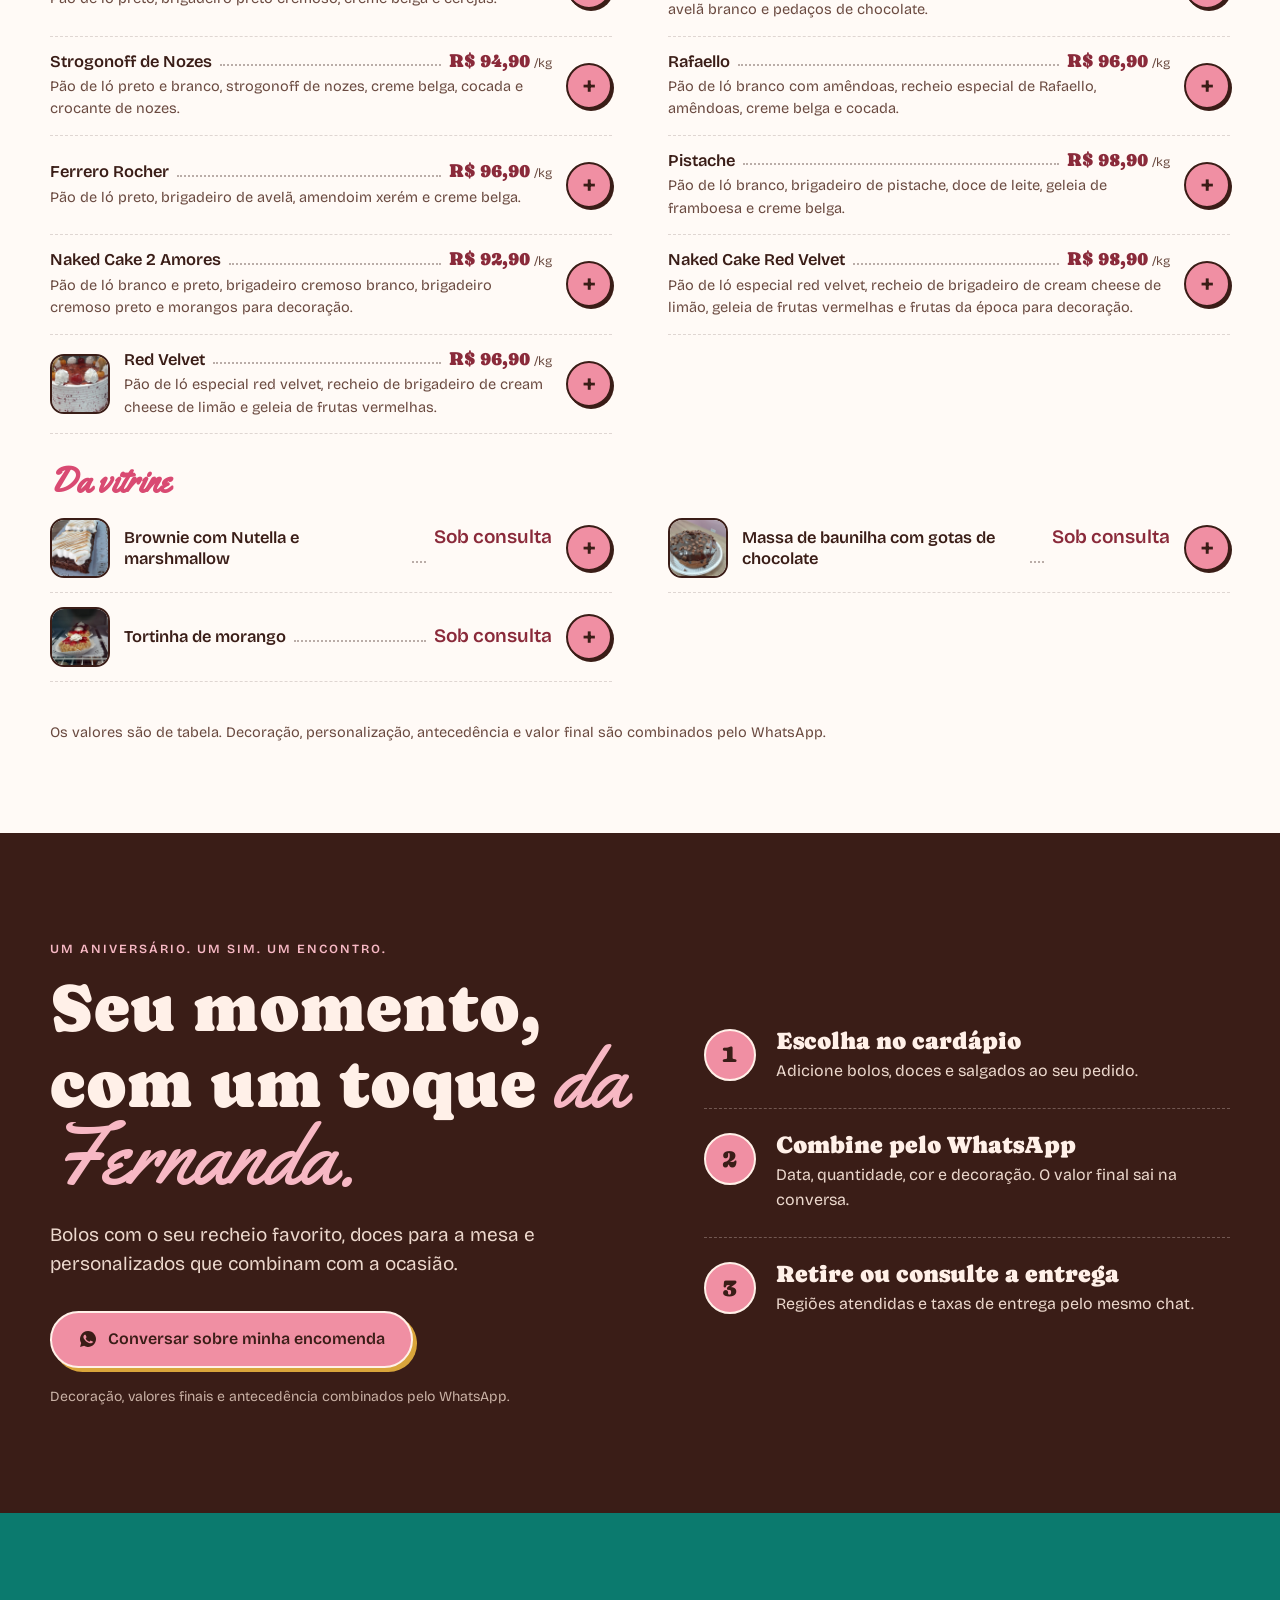
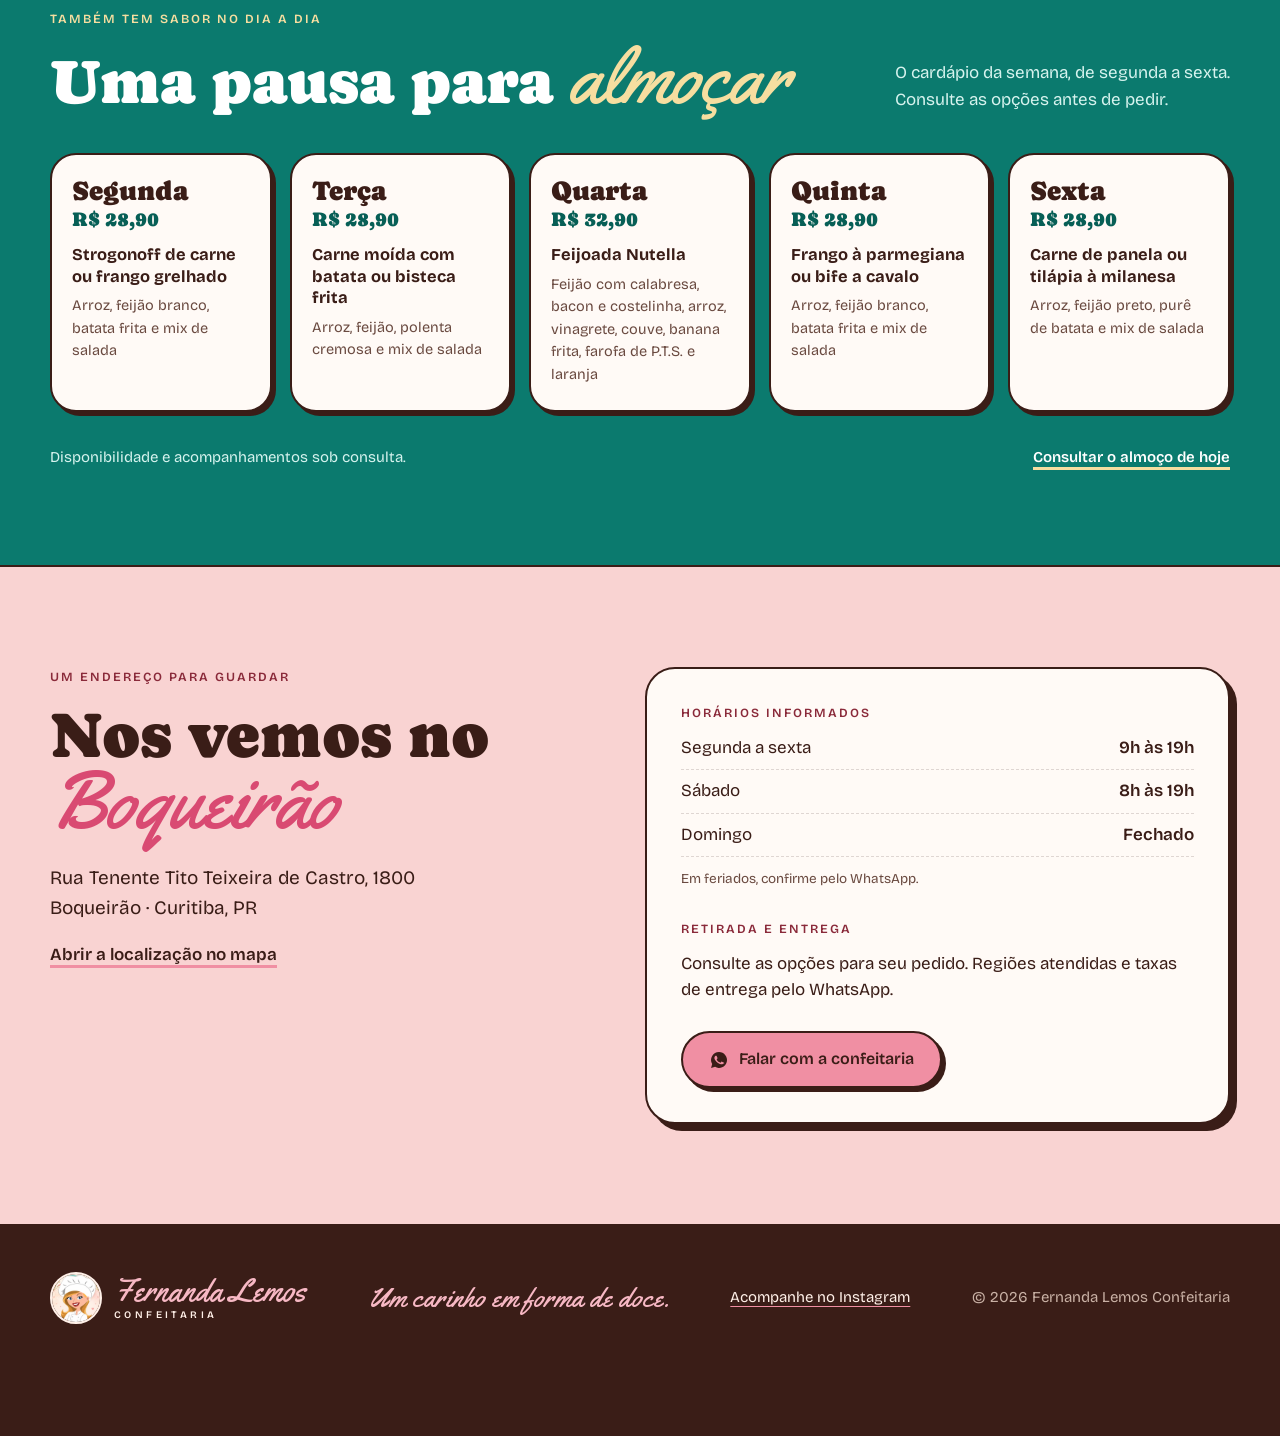
==== commit 472e8f05: "Corrige horários conforme informado pelo WhatsApp Segunda a sexta 9h-19h, sábado 8h-19h, domingo fec" ====
--- a/index.html
+++ b/index.html
@@ -17,7 +17,7 @@
   <link rel="preload" href="assets/fonts/bricolage.woff2" as="font" type="font/woff2" crossorigin>
   <link rel="stylesheet" href="styles.css">
   <script type="application/ld+json">
-  {"@context":"https://schema.org","@type":"Bakery","name":"Fernanda Lemos Confeitaria","telephone":"+55 41 99935-0060","address":{"@type":"PostalAddress","streetAddress":"Rua Tenente Tito Teixeira de Castro, 1800","addressLocality":"Curitiba","addressRegion":"PR","addressCountry":"BR"},"openingHours":["Mo-Fr 07:30-19:30","Sa 08:00-19:30"],"sameAs":["https://www.instagram.com/fernandalemosconfeitaria/"]}
+  {"@context":"https://schema.org","@type":"Bakery","name":"Fernanda Lemos Confeitaria","telephone":"+55 41 99935-0060","address":{"@type":"PostalAddress","streetAddress":"Rua Tenente Tito Teixeira de Castro, 1800","addressLocality":"Curitiba","addressRegion":"PR","addressCountry":"BR"},"openingHours":["Mo-Fr 09:00-19:00","Sa 08:00-19:00"],"sameAs":["https://www.instagram.com/fernandalemosconfeitaria/"]}
   </script>
   <script defer src="data.js"></script>
   <script defer src="app.js"></script>
@@ -171,8 +171,8 @@
       <div class="visit-card">
         <div>
           <span class="eyebrow">Horários informados</span>
-          <p><span>Segunda a sexta</span><strong>7h30 às 19h30</strong></p>
-          <p><span>Sábado</span><strong>8h às 19h30</strong></p>
+          <p><span>Segunda a sexta</span><strong>9h às 19h</strong></p>
+          <p><span>Sábado</span><strong>8h às 19h</strong></p>
           <p><span>Domingo</span><strong>Fechado</strong></p>
           <small>Em feriados, confirme pelo WhatsApp.</small>
         </div>
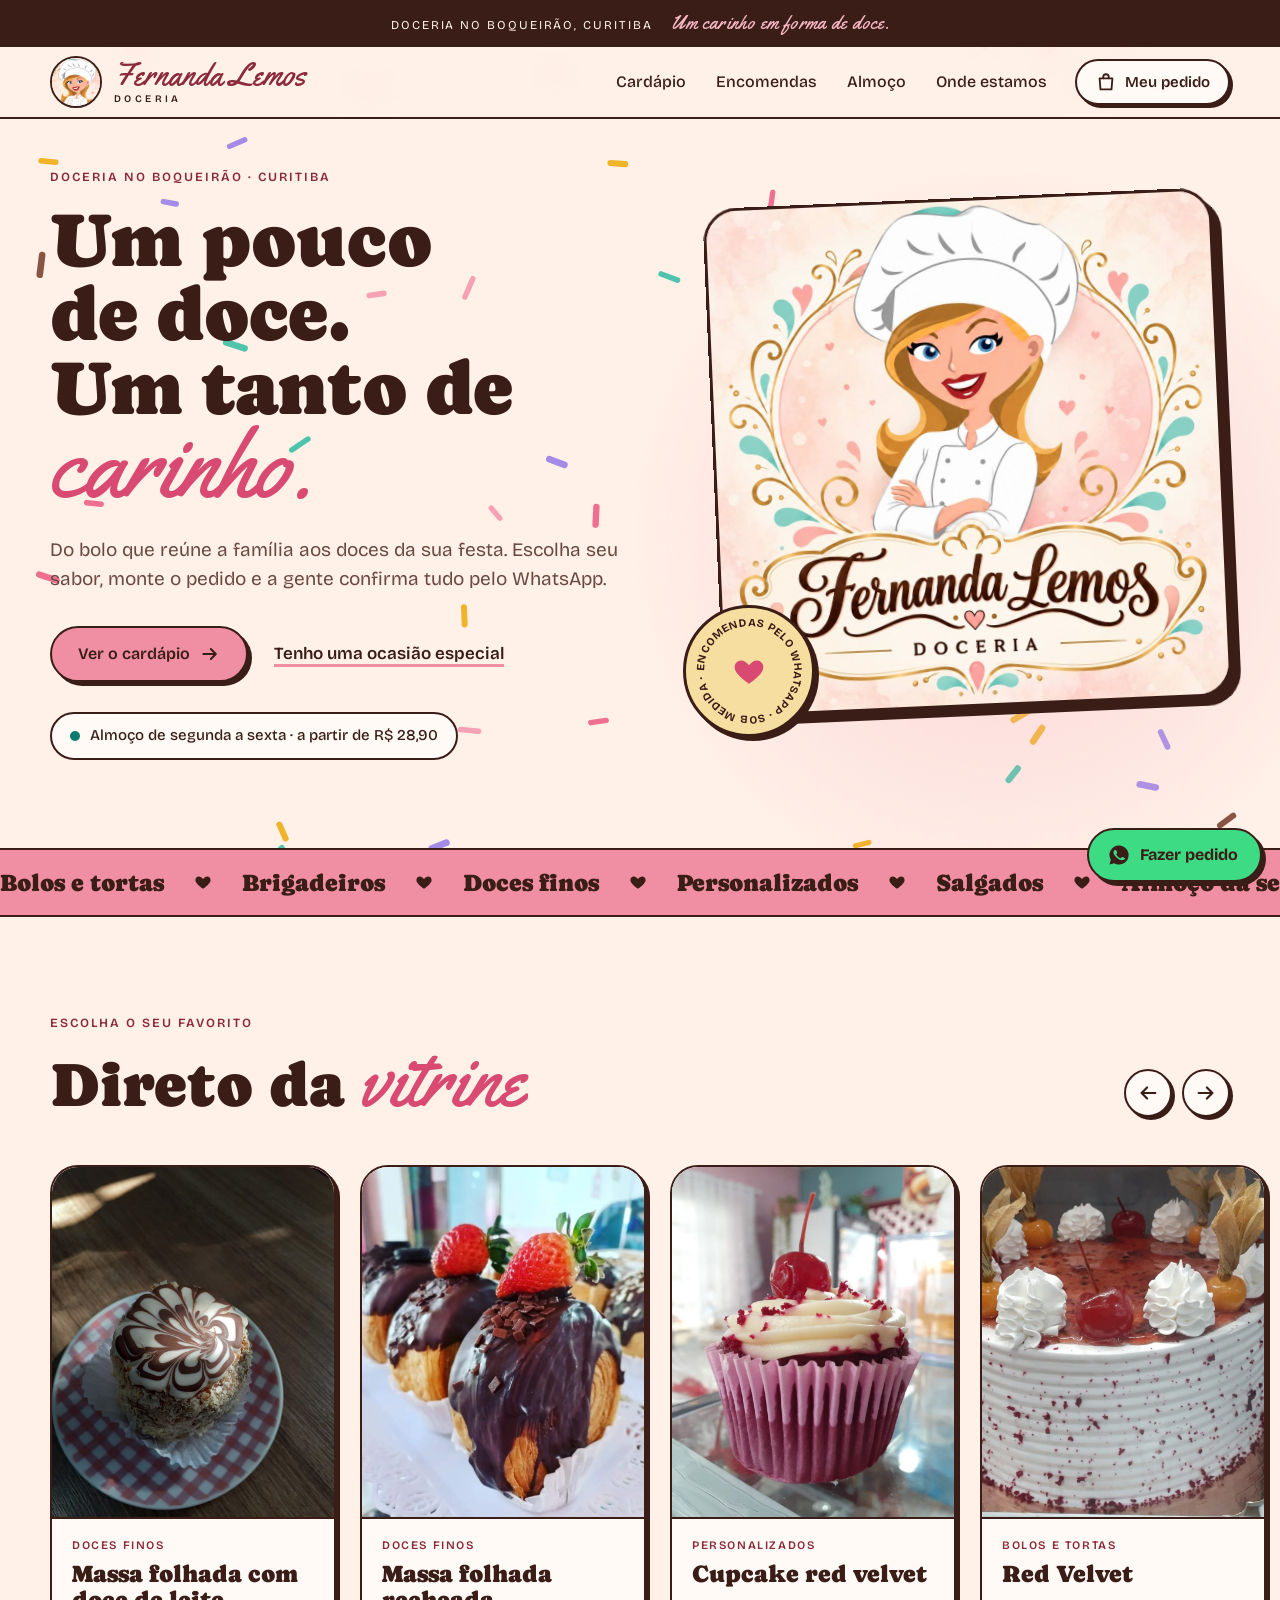
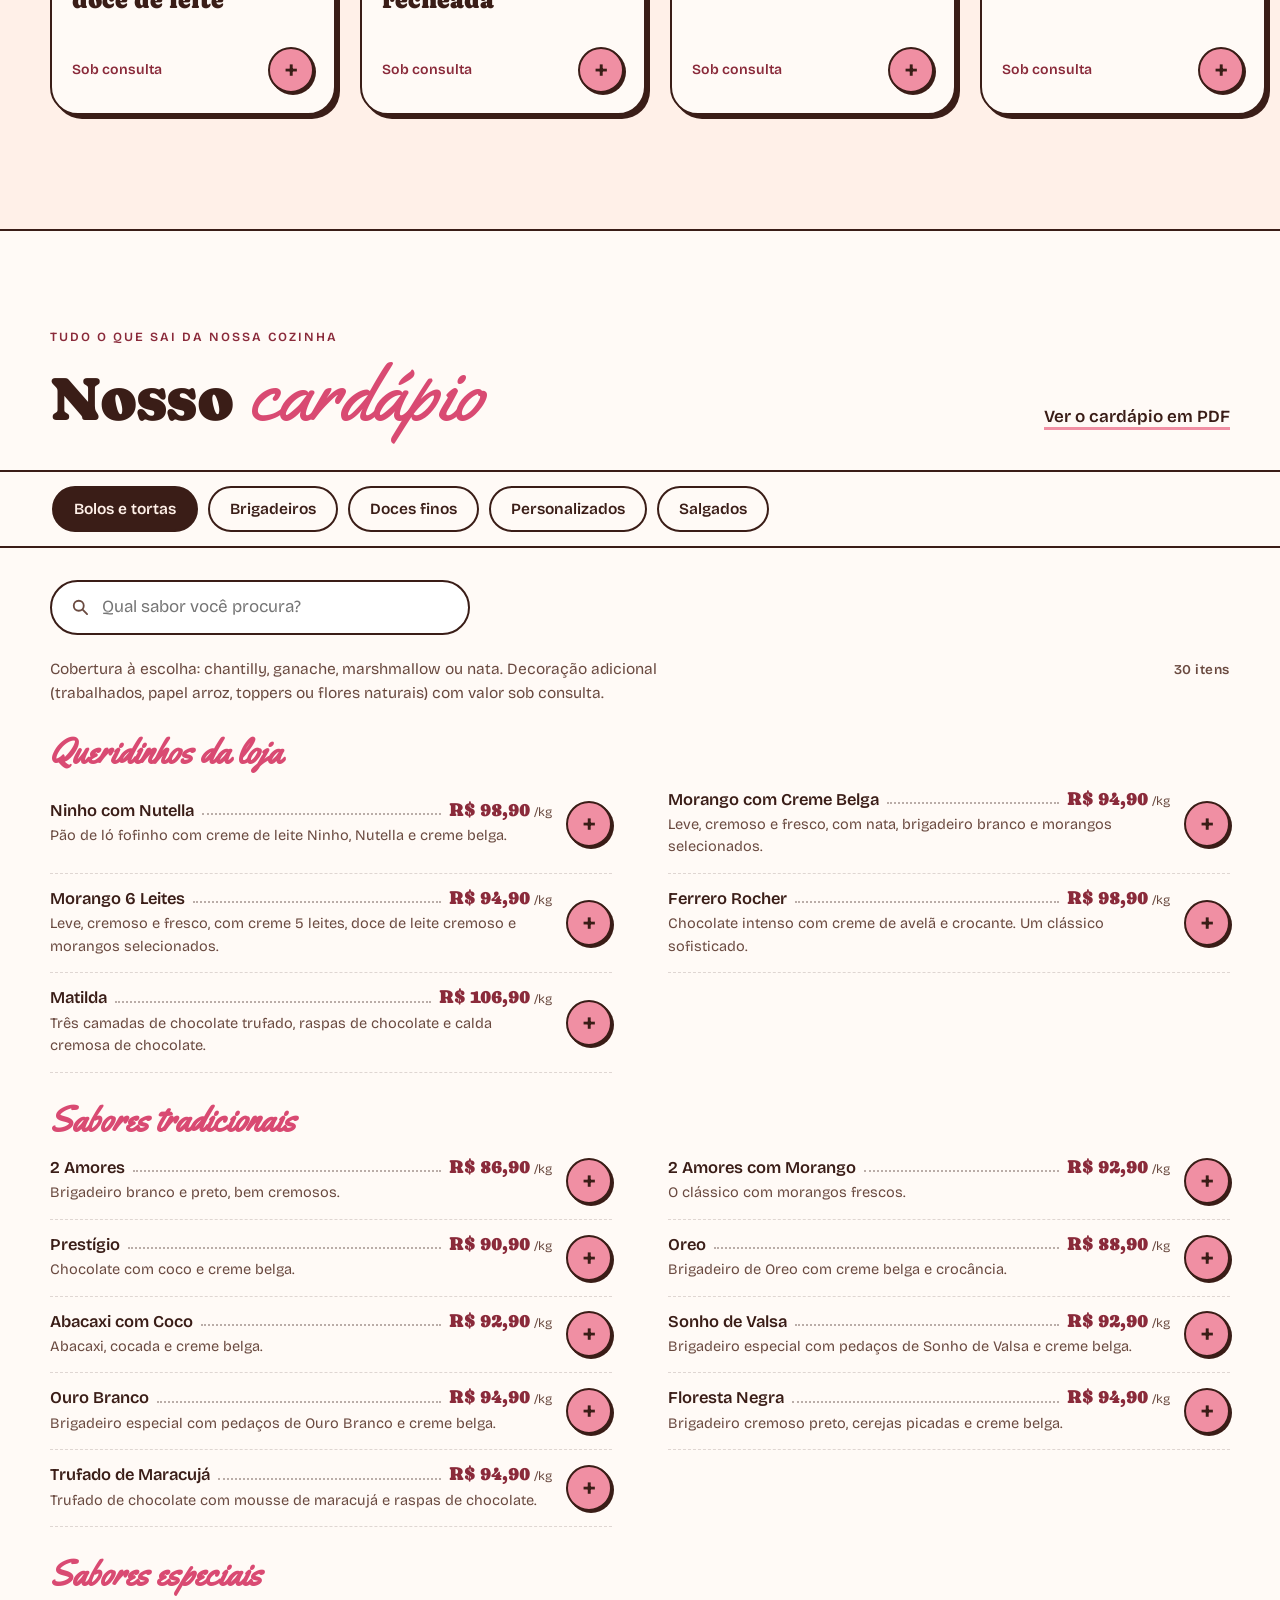
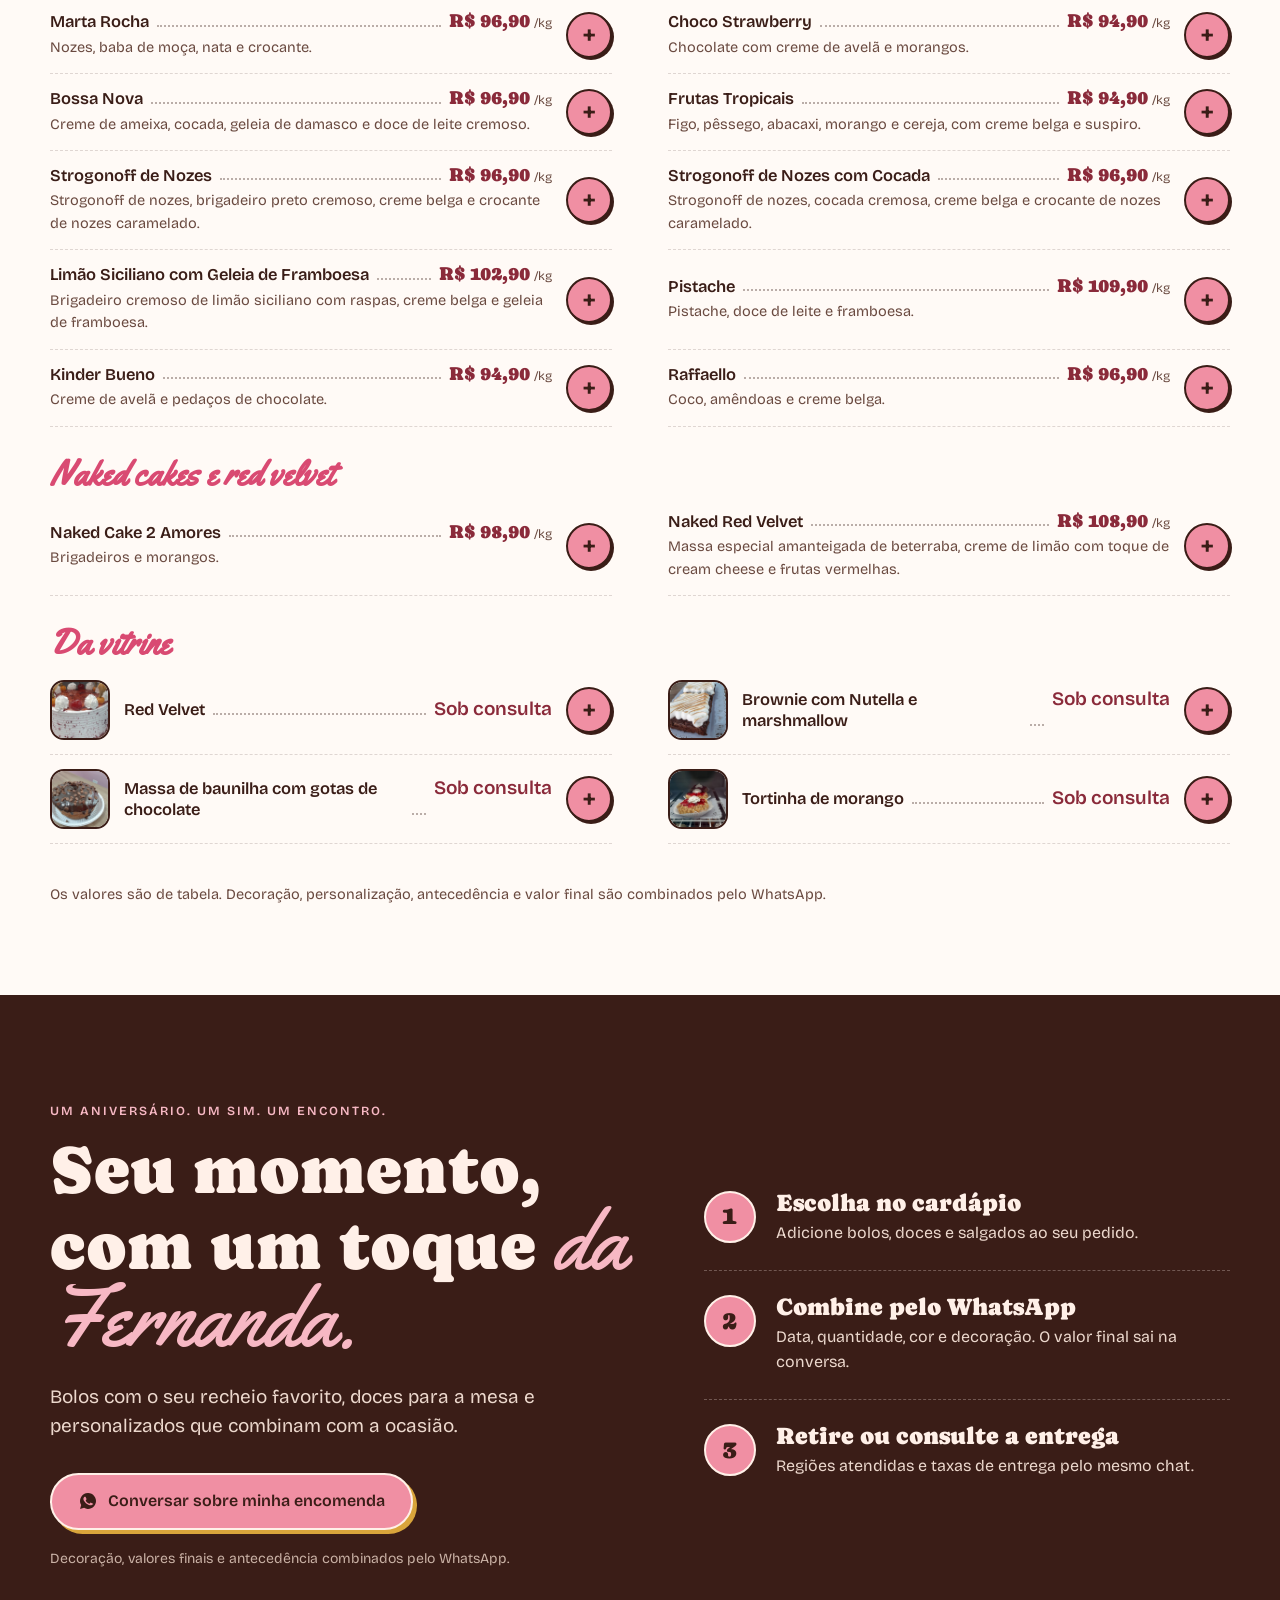
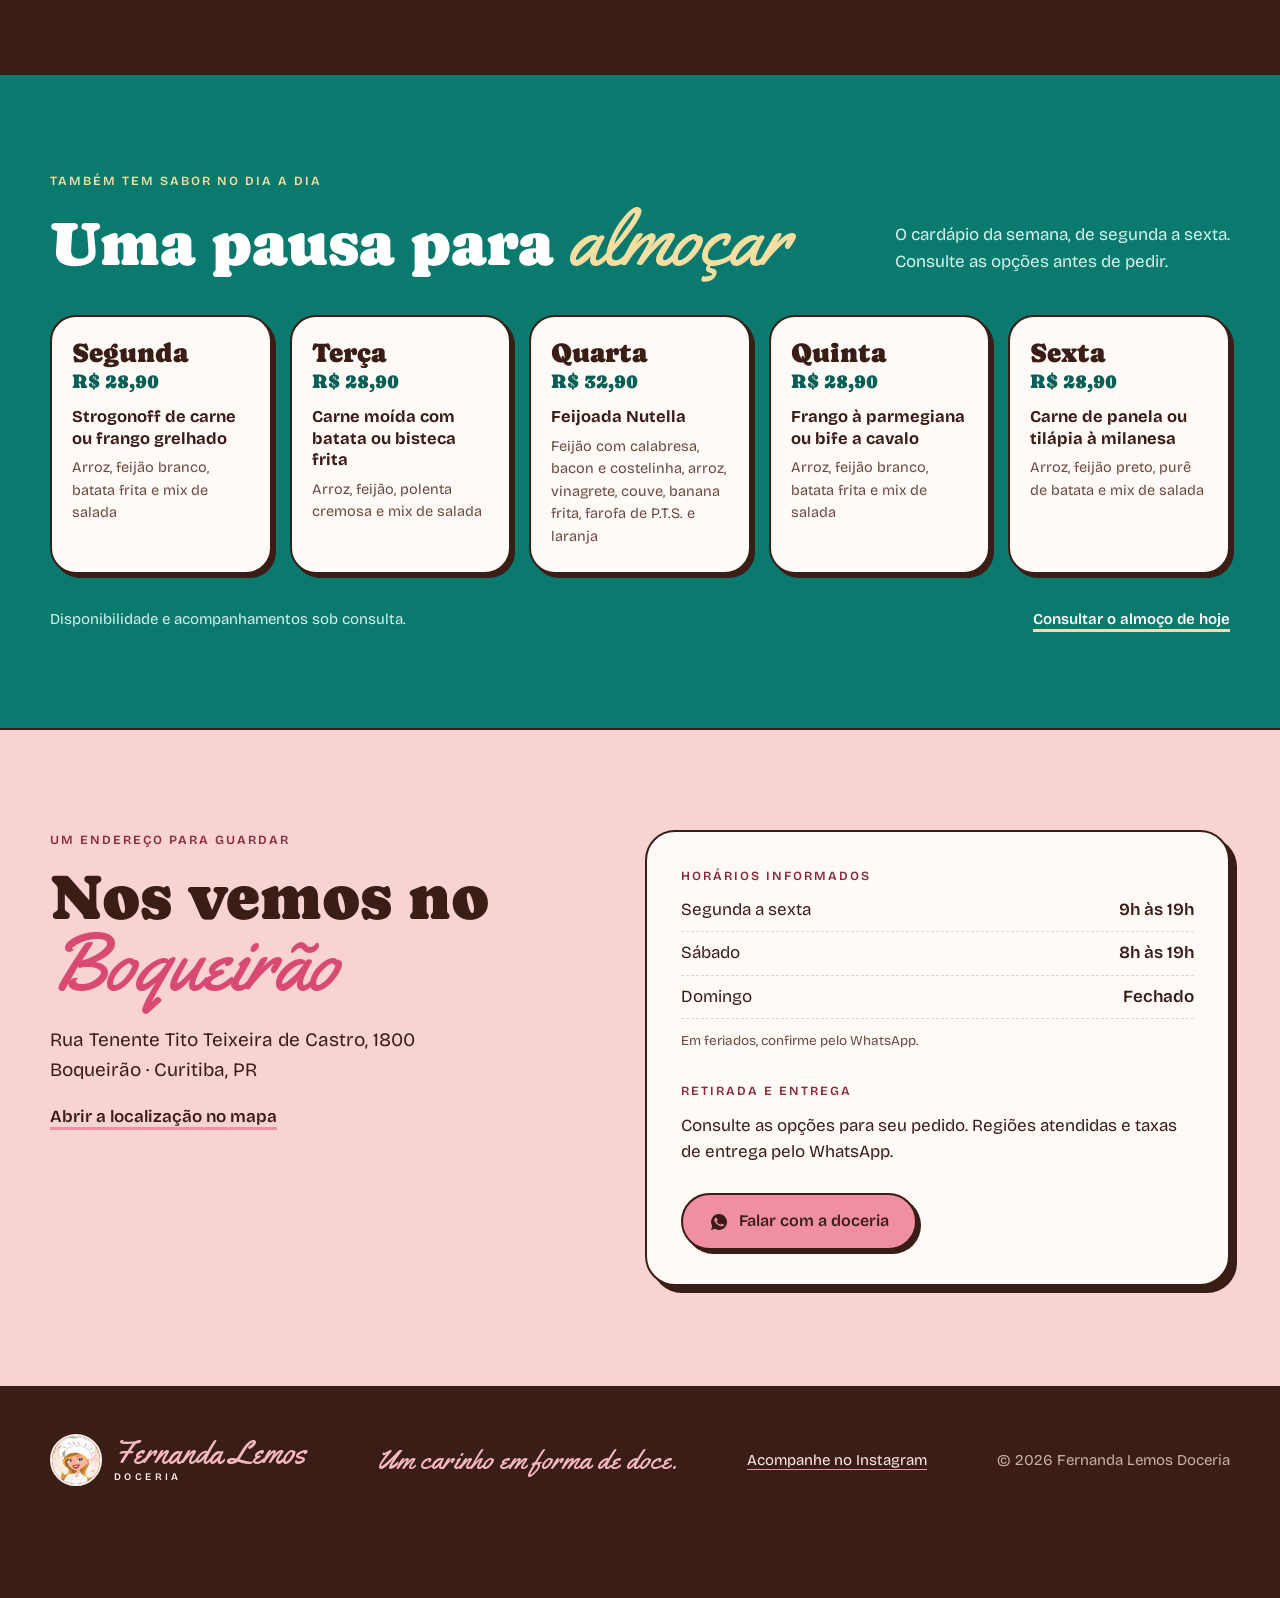
==== commit 177ab527: "Nova logo, nome Doceria e cardápio atualizado - Logo, ícone, favicon e imagem de compartilhamento no" ====
--- a/index.html
+++ b/index.html
@@ -3,11 +3,11 @@
 <head>
   <meta charset="utf-8">
   <meta name="viewport" content="width=device-width,initial-scale=1">
-  <title>Fernanda Lemos • Confeitaria em Curitiba</title>
+  <title>Fernanda Lemos • Doceria em Curitiba</title>
   <meta name="description" content="Bolos, brigadeiros, doces finos, salgados e almoço da semana no Boqueirão, em Curitiba. Monte seu pedido e confirme pelo WhatsApp.">
   <meta name="theme-color" content="#fff0e8">
   <meta property="og:type" content="website">
-  <meta property="og:title" content="Fernanda Lemos • Confeitaria em Curitiba">
+  <meta property="og:title" content="Fernanda Lemos • Doceria em Curitiba">
   <meta property="og:description" content="Um pouco de doce. Um tanto de carinho. Monte seu pedido e confirme pelo WhatsApp.">
   <meta property="og:image" content="assets/og.jpg">
   <meta property="og:locale" content="pt_BR">
@@ -17,7 +17,7 @@
   <link rel="preload" href="assets/fonts/bricolage.woff2" as="font" type="font/woff2" crossorigin>
   <link rel="stylesheet" href="styles.css">
   <script type="application/ld+json">
-  {"@context":"https://schema.org","@type":"Bakery","name":"Fernanda Lemos Confeitaria","telephone":"+55 41 99935-0060","address":{"@type":"PostalAddress","streetAddress":"Rua Tenente Tito Teixeira de Castro, 1800","addressLocality":"Curitiba","addressRegion":"PR","addressCountry":"BR"},"openingHours":["Mo-Fr 09:00-19:00","Sa 08:00-19:00"],"sameAs":["https://www.instagram.com/fernandalemosconfeitaria/"]}
+  {"@context":"https://schema.org","@type":"Bakery","name":"Fernanda Lemos Doceria","telephone":"+55 41 99935-0060","address":{"@type":"PostalAddress","streetAddress":"Rua Tenente Tito Teixeira de Castro, 1800","addressLocality":"Curitiba","addressRegion":"PR","addressCountry":"BR"},"openingHours":["Mo-Fr 09:00-19:00","Sa 08:00-19:00"],"sameAs":["https://www.instagram.com/fernandalemosconfeitaria/"]}
   </script>
   <script defer src="data.js"></script>
   <script defer src="app.js"></script>
@@ -35,12 +35,12 @@
 
 <a class="skip" href="#conteudo">Pular para o conteúdo</a>
 
-<div class="topline">Confeitaria no Boqueirão, Curitiba <span>Um carinho em forma de doce.</span></div>
+<div class="topline">Doceria no Boqueirão, Curitiba <span>Um carinho em forma de doce.</span></div>
 
 <header class="header" id="header">
-  <a class="brand" href="#inicio" aria-label="Fernanda Lemos Confeitaria, início">
+  <a class="brand" href="#inicio" aria-label="Fernanda Lemos Doceria, início">
     <img src="assets/logo-avatar.jpg" width="52" height="52" alt="">
-    <span class="brand-name">Fernanda Lemos<small>Confeitaria</small></span>
+    <span class="brand-name">Fernanda Lemos<small>Doceria</small></span>
   </a>
   <nav id="navigation" aria-label="Navegação principal">
     <a href="#cardapio">Cardápio</a>
@@ -62,7 +62,7 @@
   <section class="hero" id="inicio">
     <div class="container hero-inner">
       <div class="hero-copy">
-        <p class="eyebrow">Confeitaria no Boqueirão · Curitiba</p>
+        <p class="eyebrow">Doceria no Boqueirão · Curitiba</p>
         <h1>
           <span class="line"><span>Um pouco</span></span>
           <span class="line"><span>de doce.</span></span>
@@ -79,7 +79,7 @@
 
       <div class="hero-art">
         <div class="logo-card" id="logo-card">
-          <img src="assets/logo.jpg" width="900" height="900" alt="Logo da Fernanda Lemos Confeitaria: confeiteira de touca branca em uma moldura floral">
+          <img src="assets/logo.jpg" width="900" height="900" alt="Logo da Fernanda Lemos Doceria: confeiteira de touca branca em uma moldura floral">
         </div>
         <a class="sticker" href="#encomendas" aria-label="Encomendas pelo WhatsApp">
           <svg viewBox="0 0 120 120" aria-hidden="true" class="sticker-ring">
@@ -180,7 +180,7 @@
           <span class="eyebrow">Retirada e entrega</span>
           <p class="plain">Consulte as opções para seu pedido. Regiões atendidas e taxas de entrega pelo WhatsApp.</p>
         </div>
-        <a class="button primary whatsapp" href="https://wa.me/5541999350060" target="_blank" rel="noopener noreferrer"><svg aria-hidden="true"><use href="#i-wa"/></svg> Falar com a confeitaria</a>
+        <a class="button primary whatsapp" href="https://wa.me/5541999350060" target="_blank" rel="noopener noreferrer"><svg aria-hidden="true"><use href="#i-wa"/></svg> Falar com a doceria</a>
       </div>
     </div>
   </section>
@@ -188,10 +188,10 @@
 
 <footer class="footer">
   <div class="container footer-inner">
-    <a class="brand" href="#inicio"><img src="assets/logo-avatar.jpg" width="56" height="56" alt=""><span class="brand-name">Fernanda Lemos<small>Confeitaria</small></span></a>
+    <a class="brand" href="#inicio"><img src="assets/logo-avatar.jpg" width="56" height="56" alt=""><span class="brand-name">Fernanda Lemos<small>Doceria</small></span></a>
     <p>Um carinho em forma de doce.</p>
     <a href="https://www.instagram.com/fernandalemosconfeitaria/" target="_blank" rel="noopener noreferrer">Acompanhe no Instagram</a>
-    <span class="copyright">© <span id="year">2026</span> Fernanda Lemos Confeitaria</span>
+    <span class="copyright">© <span id="year">2026</span> Fernanda Lemos Doceria</span>
   </div>
 </footer>
 
